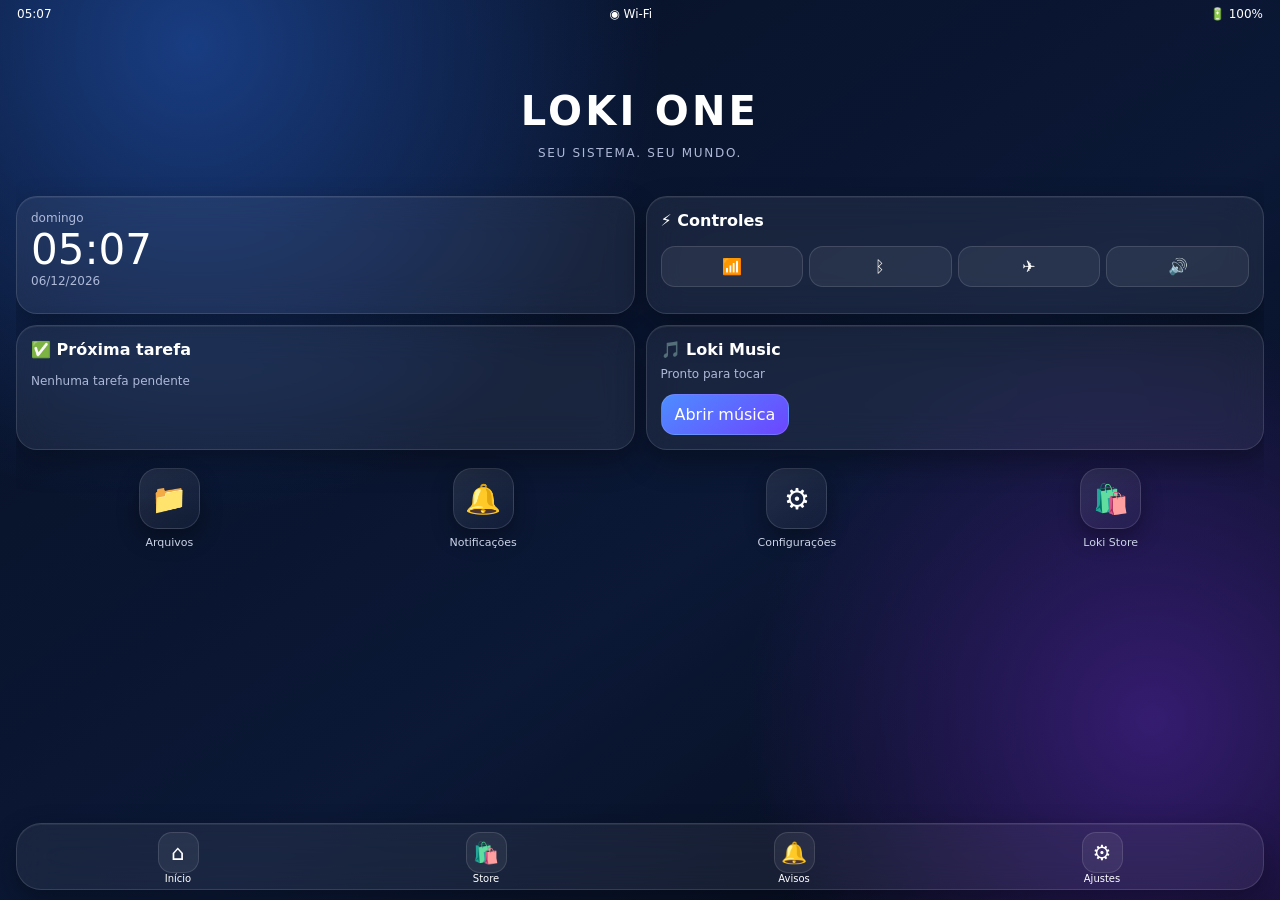
==== app/index.html @ 466ae8b6 "Build Loki One Ultimate: working apps, Store install/uninstall, Music and game" ====
<!doctype html><html lang="pt-BR"><head><meta charset="utf-8"><meta name="viewport" content="width=device-width,initial-scale=1,viewport-fit=cover"><meta name="theme-color" content="#071024"><meta name="apple-mobile-web-app-capable" content="yes"><meta name="apple-mobile-web-app-title" content="Loki One"><link rel="manifest" href="../manifest.webmanifest"><title>Loki One • Ultimate</title><style>:root{--bg:#071024;--card:#ffffff10;--line:#ffffff20;--text:#fff;--muted:#aeb9d8;--accent:#4d8dff}*{box-sizing:border-box}html,body{margin:0;height:100%;overflow:hidden;background:var(--bg);color:var(--text);font-family:-apple-system,BlinkMacSystemFont,"Segoe UI",system-ui,sans-serif}button,input,textarea{font:inherit;color:inherit}button{border:0;cursor:pointer}.device{height:100dvh;display:flex;flex-direction:column;background:radial-gradient(circle at 15% 5%,#193d82,transparent 34%),radial-gradient(circle at 90% 80%,#351c70,transparent 30%),linear-gradient(145deg,#071024,#0b1836 58%,#050a16)}.status{height:36px;flex:0 0 36px;padding:7px 17px;display:flex;justify-content:space-between;font-size:12px}.viewport{flex:1;min-height:0;padding:0 16px;overflow:hidden}.screen{height:100%;display:none;overflow:auto;padding:8px 0 18px}.screen.on{display:block}.glass,.card,.row{border:1px solid var(--line);background:var(--card);box-shadow:0 12px 30px #0005,inset 0 1px #ffffff10;backdrop-filter:blur(18px);-webkit-backdrop-filter:blur(18px)}.glass{border-radius:22px}.head{display:flex;align-items:center;gap:10px;font-size:22px;font-weight:800;margin:4px 0 14px}.btn{padding:10px 13px;border-radius:14px;background:#ffffff10;border:1px solid var(--line)}.btn.primary{background:linear-gradient(145deg,#4d8dff,#6d45ff)}.btn:disabled{opacity:.55;cursor:default}.hero{text-align:center;padding:8px 0}.hero h1{font-size:40px;letter-spacing:.08em;margin:0}.hero p{color:var(--muted);font-size:12px;letter-spacing:.14em}.widgets{display:grid;grid-template-columns:1fr 1fr;gap:11px;margin:16px 0}.widget{min-height:118px;padding:14px;border-radius:21px}.big{font-size:42px;font-weight:250}.muted{color:var(--muted);font-size:12px}.apps{display:grid;grid-template-columns:repeat(4,1fr);gap:19px 7px;margin:17px 0}.app{background:none;text-align:center}.appIcon{width:61px;height:61px;margin:auto;display:grid;place-items:center;border-radius:19px;font-size:29px;background:linear-gradient(145deg,#ffffff19,#ffffff08);border:1px solid var(--line);box-shadow:0 10px 22px #0005}.app:active .appIcon{transform:scale(.92)}.appLabel{display:block;font-size:11px;color:#cbd3e7;margin-top:7px}.dockArea{padding:8px 16px calc(10px + env(safe-area-inset-bottom))}.dock{height:67px;border-radius:25px;display:grid;grid-template-columns:repeat(4,1fr);padding:7px}.dockBtn{background:none}.dockIcon{width:41px;height:41px;margin:auto;display:grid;place-items:center;border-radius:14px;background:#ffffff10;border:1px solid var(--line);font-size:21px}.dockLabel{display:block;font-size:10px}.row{border-radius:18px;padding:12px;display:flex;gap:11px;align-items:center;margin-bottom:9px}.grow{flex:1}.input{width:100%;padding:12px;border-radius:14px;border:1px solid var(--line);background:#0003;outline:none;margin-bottom:8px}.list{display:grid;gap:8px}.empty{text-align:center;padding:35px;color:var(--muted)}.calc{display:grid;grid-template-columns:repeat(4,1fr);gap:7px}.calc button{height:52px}.display{font-size:34px;text-align:right;padding:15px;border-radius:17px;margin-bottom:9px}.cal{display:grid;grid-template-columns:repeat(7,1fr);gap:5px}.cal div{padding:8px 0;text-align:center;border:1px solid var(--line);border-radius:9px;font-size:12px}.toast{position:fixed;left:50%;bottom:95px;transform:translateX(-50%);background:#111827ed;border:1px solid var(--line);padding:10px 14px;border-radius:14px;display:none;z-index:500}.toast.on{display:block}.game{position:fixed;inset:0;z-index:400;background:#71c9ef;overflow:hidden}.game canvas{width:100%;height:100%;display:block}.gameTop{position:absolute;top:18px;left:18px;right:18px;display:flex;justify-content:space-between;z-index:2}.game button{background:#101522bb;border:1px solid #ffffff35;border-radius:13px;padding:10px 13px}.gameInfo{position:absolute;top:72px;left:18px;z-index:2;background:#101522bb;border-radius:13px;padding:8px 11px}.installing{animation:pulse 1s infinite}@keyframes pulse{50%{opacity:.55}}@media(max-width:390px){.widgets{grid-template-columns:1fr}.hero h1{font-size:35px}.appIcon{width:56px;height:56px}} </style></head><body><main class="device"><header class="status"><span id="statusTime">00:00</span><span>◉ Wi‑Fi</span><span>🔋 100%</span></header><div class="viewport"><section id="home" class="screen on"><div style="height:36px"></div><div class="hero"><h1>LOKI ONE</h1><p>SEU SISTEMA. SEU MUNDO.</p></div><div class="widgets"><div class="widget glass"><div id="day" class="muted"></div><div id="bigTime" class="big">00:00</div><div id="fullDate" class="muted"></div></div><div class="widget glass"><b>⚡ Controles</b><div style="display:grid;grid-template-columns:repeat(4,1fr);gap:6px;margin-top:16px"><button class="btn" onclick="toast('Wi‑Fi ligado')">📶</button><button class="btn" onclick="toast('Bluetooth ligado')">ᛒ</button><button class="btn" onclick="toast('Modo avião')">✈️</button><button class="btn" onclick="toggleSound()">🔊</button></div></div><div class="widget glass"><b>✅ Próxima tarefa</b><div id="nextTask" class="muted" style="margin-top:15px">Nenhuma tarefa</div></div><div class="widget glass"><b>🎵 Loki Music</b><div id="homeMusic" class="muted" style="margin-top:8px">Pronto para tocar</div><button class="btn primary" style="margin-top:13px" onclick="openApp('music')">Abrir música</button></div></div><div class="apps" id="apps"></div></section><section id="store" class="screen"><div class="head"><button class="btn" onclick="go('home')">←</button>Loki Store</div><div class="card" style="padding:15px"><b>🛍️ Aplicativos</b><div class="muted">Baixe, abra e desinstale quando quiser.</div></div><div id="storeList"></div></section><section id="music" class="screen"><div class="head"><button class="btn" onclick="go('home')">←</button>Loki Music</div><div class="card" style="text-align:center;padding:28px"><div style="font-size:72px">🎵</div><h2>Loki Mix</h2><div id="musicState" class="muted">Pronto para tocar</div><div style="margin-top:20px"><button class="btn primary" style="width:58px" onclick="toggleMusic()" id="musicPlay">▶</button></div></div></section><section id="tasks" class="screen"><div class="head"><button class="btn" onclick="go('home')">←</button>Tarefas</div><input class="input" id="taskInput" placeholder="Nova tarefa"><button class="btn primary" onclick="addTask()">Adicionar</button><div id="taskList" class="list" style="margin-top:12px"></div></section><section id="notes" class="screen"><div class="head"><button class="btn" onclick="go('home')">←</button>Notas</div><textarea class="input" id="noteText" style="height:260px" placeholder="Escreva aqui..."></textarea><button class="btn primary" onclick="saveNote()">💾 Salvar nota</button></section><section id="calendar" class="screen"><div class="head"><button class="btn" onclick="go('home')">←</button>Calendário</div><div class="card" style="padding:14px"><div style="display:flex;justify-content:space-between;align-items:center"><button class="btn" onclick="month(-1)">‹</button><b id="monthTitle"></b><button class="btn" onclick="month(1)">›</button></div><div class="cal" id="calendarGrid" style="margin-top:10px"></div></div></section><section id="clockApp" class="screen"><div class="head"><button class="btn" onclick="go('home')">←</button>Relógio</div><div class="card" style="text-align:center;padding:30px"><div id="clockBig" style="font-size:72px;font-weight:200">00:00:00</div></div></section><section id="calc" class="screen"><div class="head"><button class="btn" onclick="go('home')">←</button>Calculadora</div><div class="display glass" id="calcDisplay">0</div><div class="calc" id="calcKeys"></div></section><section id="files" class="screen"><div class="head"><button class="btn" onclick="go('home')">←</button>Arquivos</div><input class="input" id="fileName" placeholder="Nome do arquivo"><textarea class="input" id="fileContent" placeholder="Conteúdo" style="height:110px"></textarea><button class="btn primary" onclick="saveFile()">Salvar</button><div id="fileList" class="list" style="margin-top:12px"></div></section><section id="browser" class="screen"><div class="head"><button class="btn" onclick="go('home')">←</button>Navegador</div><div class="card"><input class="input" id="browserUrl" value="https://www.google.com"><button class="btn primary" onclick="browse()">Abrir site</button><p class="muted">Sites externos abrem no navegador do aparelho.</p></div></section><section id="notifications" class="screen"><div class="head"><button class="btn" onclick="go('home')">←</button>Notificações</div><button class="btn" onclick="clearNotifications()">Limpar</button><div id="notificationList" class="list" style="margin-top:12px"></div></section><section id="settings" class="screen"><div class="head"><button class="btn" onclick="go('home')">←</button>Configurações</div><div class="row glass"><div class="grow"><b>🔊 Sons</b><div class="muted">Efeitos do sistema</div></div><button class="btn" onclick="toggleSound()">Alternar</button></div><div class="row glass"><div class="grow"><b>🌙 Tema</b><div class="muted">Alternar aparência</div></div><button class="btn" onclick="toggleTheme()">Alternar</button></div><div class="row glass"><div class="grow"><b>🔔 Teste</b><div class="muted">Criar notificação</div></div><button class="btn" onclick="notify('Loki One','Tudo funcionando!')">Testar</button></div></section></div><footer class="dockArea"><nav class="dock glass"><button class="dockBtn" onclick="go('home')"><div class="dockIcon">⌂</div><span class="dockLabel">Início</span></button><button class="dockBtn" onclick="go('store')"><div class="dockIcon">🛍️</div><span class="dockLabel">Store</span></button><button class="dockBtn" onclick="go('notifications')"><div class="dockIcon">🔔</div><span class="dockLabel">Avisos</span></button><button class="dockBtn" onclick="go('settings')"><div class="dockIcon">⚙️</div><span class="dockLabel">Ajustes</span></button></nav></footer><div id="toast" class="toast"></div></main><script>const $=id=>document.getElementById(id);const catalog=[['game','🎮','Jungle Run','Jogo arcade'],['music','🎵','Loki Music','Player de música'],['tasks','✅','Tarefas','Organize seu dia'],['notes','📝','Notas','Escreva e salve'],['calendar','📅','Calendário','Seus dias'],['clockApp','⏰','Relógio','Hora local'],['calc','🧮','Calculadora','Cálculos rápidos'],['files','📁','Arquivos','Seus arquivos'],['browser','🌐','Navegador','Sites externos'],['notifications','🔔','Notificações','Central de avisos'],['settings','⚙️','Configurações','Sistema'],['store','🛍️','Loki Store','Baixe aplicativos']];const core=['store','notifications','settings','files'];let installed=JSON.parse(localStorage.getItem('loki_installed')||'null');if(!Array.isArray(installed))installed=[...core];localStorage.setItem('loki_installed',JSON.stringify(installed));let music=false,sound=true;function saveInstalled(){localStorage.setItem('loki_installed',JSON.stringify(installed))}function toast(t){$('toast').textContent=t;$('toast').classList.add('on');clearTimeout(window.tt);window.tt=setTimeout(()=>$('toast').classList.remove('on'),1700)}function find(id){return catalog.find(a=>a[0]===id)}function go(id){document.querySelectorAll('.screen').forEach(s=>s.classList.remove('on'));$(id)?.classList.add('on');if(id==='store')renderStore();if(id==='tasks')renderTasks();if(id==='files')renderFiles();if(id==='notifications')renderNotifications();if(id==='calendar')renderCalendar()}function openApp(id){if(!installed.includes(id)){go('store');toast('Baixe este app primeiro');return}if(id==='game'){startGame();return}go(id)}function renderApps(){$('apps').innerHTML=catalog.filter(a=>installed.includes(a[0])).map(a=>`<button class="app" onclick="openApp('${a[0]}')"><span class="appIcon">${a[1]}</span><span class="appLabel">${a[2]}</span></button>`).join('')}function renderStore(){$('storeList').innerHTML=catalog.map(a=>{let has=installed.includes(a[0]),essential=core.includes(a[0]);let action=essential?'<button class="btn" disabled>Incluído</button>':has?`<div style="display:flex;gap:6px"><button class="btn primary" onclick="openApp('${a[0]}')">Abrir</button><button class="btn" onclick="uninstall('${a[0]}')">Desinstalar</button></div>`:`<button class="btn primary" onclick="install('${a[0]}',this)">Baixar</button>`;return `<div class="row"><div class="appIcon" style="margin:0">${a[1]}</div><div class="grow"><b>${a[2]}</b><div class="muted">${a[3]}${essential?' • essencial':''}</div></div>${action}</div>`}).join('')}function install(id,b){b.disabled=true;b.textContent='Baixando…';setTimeout(()=>{if(!installed.includes(id))installed.push(id);saveInstalled();renderApps();renderStore();notify('Loki Store',find(id)[2]+' instalado ✓')},650)}function uninstall(id){if(core.includes(id))return;installed=installed.filter(x=>x!==id);saveInstalled();renderApps();renderStore();if($(id)?.classList.contains('on'))go('home');notify('Loki Store',find(id)[2]+' desinstalado')}function tick(){let d=new Date();$('statusTime').textContent=d.toLocaleTimeString('pt-BR',{hour:'2-digit',minute:'2-digit'});$('bigTime').textContent=$('statusTime').textContent;$('clockBig').textContent=d.toLocaleTimeString('pt-BR');$('day').textContent=d.toLocaleDateString('pt-BR',{weekday:'long'});$('fullDate').textContent=d.toLocaleDateString('pt-BR')}setInterval(tick,1000);tick();let tasks=JSON.parse(localStorage.getItem('loki_tasks')||'[]');function saveTasks(){localStorage.setItem('loki_tasks',JSON.stringify(tasks))}function addTask(){let v=$('taskInput').value.trim();if(!v)return;tasks.push({text:v,done:false});$('taskInput').value='';saveTasks();renderTasks();updateNext();notify('Tarefas','Tarefa adicionada')}function renderTasks(){$('taskList').innerHTML=tasks.length?tasks.map((t,i)=>`<div class="row"><button class="btn" onclick="toggleTask(${i})">${t.done?'✓':'○'}</button><div class="grow" style="text-decoration:${t.done?'line-through':'none'}">${esc(t.text)}</div><button class="btn" onclick="deleteTask(${i})">🗑️</button></div>`).join(''):'<div class="empty">Nenhuma tarefa</div>'}function toggleTask(i){tasks[i].done=!tasks[i].done;saveTasks();renderTasks();updateNext()}function deleteTask(i){tasks.splice(i,1);saveTasks();renderTasks();updateNext()}function updateNext(){let t=tasks.find(x=>!x.done);$('nextTask').textContent=t?t.text:'Nenhuma tarefa pendente'}function saveNote(){localStorage.setItem('loki_note',$('noteText').value);notify('Notas','Nota salva ✓')}$('noteText').value=localStorage.getItem('loki_note')||'';let files=JSON.parse(localStorage.getItem('loki_files')||'[]');function saveFile(){let n=$('fileName').value.trim();if(!n)return;files.push({name:n,content:$('fileContent').value});localStorage.setItem('loki_files',JSON.stringify(files));$('fileName').value='';$('fileContent').value='';renderFiles();notify('Arquivos','Arquivo salvo ✓')}function renderFiles(){$('fileList').innerHTML=files.length?files.map((f,i)=>`<div class="row"><div class="grow"><b>📄 ${esc(f.name)}</b><div class="muted">${esc(f.content).slice(0,80)}</div></div><button class="btn" onclick="deleteFile(${i})">🗑️</button></div>`).join(''):'<div class="empty">Nenhum arquivo</div>'}function deleteFile(i){files.splice(i,1);localStorage.setItem('loki_files',JSON.stringify(files));renderFiles()}let calDate=new Date();function month(n){calDate.setMonth(calDate.getMonth()+n);renderCalendar()}function renderCalendar(){let y=calDate.getFullYear(),m=calDate.getMonth(),first=new Date(y,m,1).getDay(),days=new Date(y,m+1,0).getDate();$('monthTitle').textContent=calDate.toLocaleDateString('pt-BR',{month:'long',year:'numeric'});let h=['D','S','T','Q','Q','S','S'].map(x=>`<div><b>${x}</b></div>`).join('');for(let i=0;i<first;i++)h+='<div></div>';for(let d=1;d<=days;d++)h+=`<div>${d}</div>`;$('calendarGrid').innerHTML=h}let expr='';function calc(v){if(v==='C')expr='';else if(v==='='){try{expr=String(Function('return '+expr.replace(/%/g,'/100'))())}catch{expr='Erro'}}else expr+=v;$('calcDisplay').textContent=expr||'0'}$('calcKeys').innerHTML=['C','(',')','/','7','8','9','*','4','5','6','-','1','2','3','+','0','.','=','%'].map(k=>`<button class="btn" onclick="calc('${k}')">${k}</button>`).join('');let notifications=JSON.parse(localStorage.getItem('loki_notifications')||'[]');function notify(title,msg){notifications.unshift({title,msg,time:new Date().toLocaleTimeString('pt-BR',{hour:'2-digit',minute:'2-digit'})});notifications=notifications.slice(0,30);localStorage.setItem('loki_notifications',JSON.stringify(notifications));renderNotifications();toast(msg)}function renderNotifications(){$('notificationList').innerHTML=notifications.length?notifications.map(n=>`<div class="row"><div class="grow"><b>${esc(n.title)}</b><div class="muted">${esc(n.msg)} • ${n.time}</div></div></div>`).join(''):'<div class="empty">Nenhuma notificação</div>'}function clearNotifications(){notifications=[];localStorage.setItem('loki_notifications','[]');renderNotifications()}function toggleSound(){sound=!sound;toast(sound?'Sons ligados':'Sons desligados')}function toggleTheme(){document.body.style.filter=document.body.style.filter?'':'brightness(1.15)';toast('Aparência alternada')}function browse(){let u=$('browserUrl').value.trim();if(!/^https?:\/\//i.test(u))u='https://'+u;window.open(u,'_blank','noopener')}function esc(s){return String(s).replace(/[&<>"']/g,c=>({'&':'&amp;','<':'&lt;','>':'&gt;','"':'&quot;',"'":'&#39;'}[c]))}let audioCtx=null,osc=null;function toggleMusic(){if(music){music=false;osc?.stop();osc=null;$('musicState').textContent='Pausado';$('musicPlay').textContent='▶';return}try{audioCtx=audioCtx||new(window.AudioContext||window.webkitAudioContext)();osc=audioCtx.createOscillator();let g=audioCtx.createGain();osc.frequency.value=440;g.gain.value=.035;osc.connect(g).connect(audioCtx.destination);osc.start();music=true;$('musicState').textContent='Tocando • Loki Mix';$('musicPlay').textContent='⏸'}catch{toast('Áudio indisponível')}}function startGame(){let old=document.querySelector('.game');old?.remove();let w=document.createElement('div');w.className='game';w.innerHTML='<canvas></canvas><div class="gameTop"><button onclick="closeGame()">← Sair</button><b>🎮 Jungle Run</b></div><div class="gameInfo" id="gameInfo">Pontos: 0 • Toque para pular</div>';document.body.appendChild(w);let c=w.querySelector('canvas'),ctx=c.getContext('2d'),score=0,alive=true,p={y:0,vy:0},o={x:innerWidth+80};function size(){c.width=innerWidth*devicePixelRatio;c.height=innerHeight*devicePixelRatio;ctx.setTransform(devicePixelRatio,0,0,devicePixelRatio,0,0)}size();addEventListener('resize',size);function jump(){if(p.y===0)p.vy=-12}w.addEventListener('pointerdown',jump);function loop(){if(!alive)return;let W=innerWidth,H=innerHeight,G=H-90;ctx.clearRect(0,0,W,H);ctx.fillStyle='#71c9ef';ctx.fillRect(0,0,W,H);ctx.fillStyle='#5b8e43';ctx.fillRect(0,G,W,H-G);p.vy+=.55;p.y+=p.vy;if(p.y>0){p.y=0;p.vy=0}o.x-=6;if(o.x<-50){o.x=W+180;score++;$('gameInfo').textContent='Pontos: '+score+' • Toque para pular'}ctx.font='48px sans-serif';ctx.fillText('🏃',75,G+p.y);ctx.font='42px sans-serif';ctx.fillText('🪨',o.x,G);if(o.x<135&&o.x>60&&p.y>-35){alive=false;toast('Game Over • '+score);setTimeout(closeGame,900);return}requestAnimationFrame(loop)}loop()}function closeGame(){document.querySelector('.game')?.remove();go('home')}renderApps();renderStore();renderTasks();renderFiles();renderNotifications();updateNext();renderCalendar();</script></body></html>
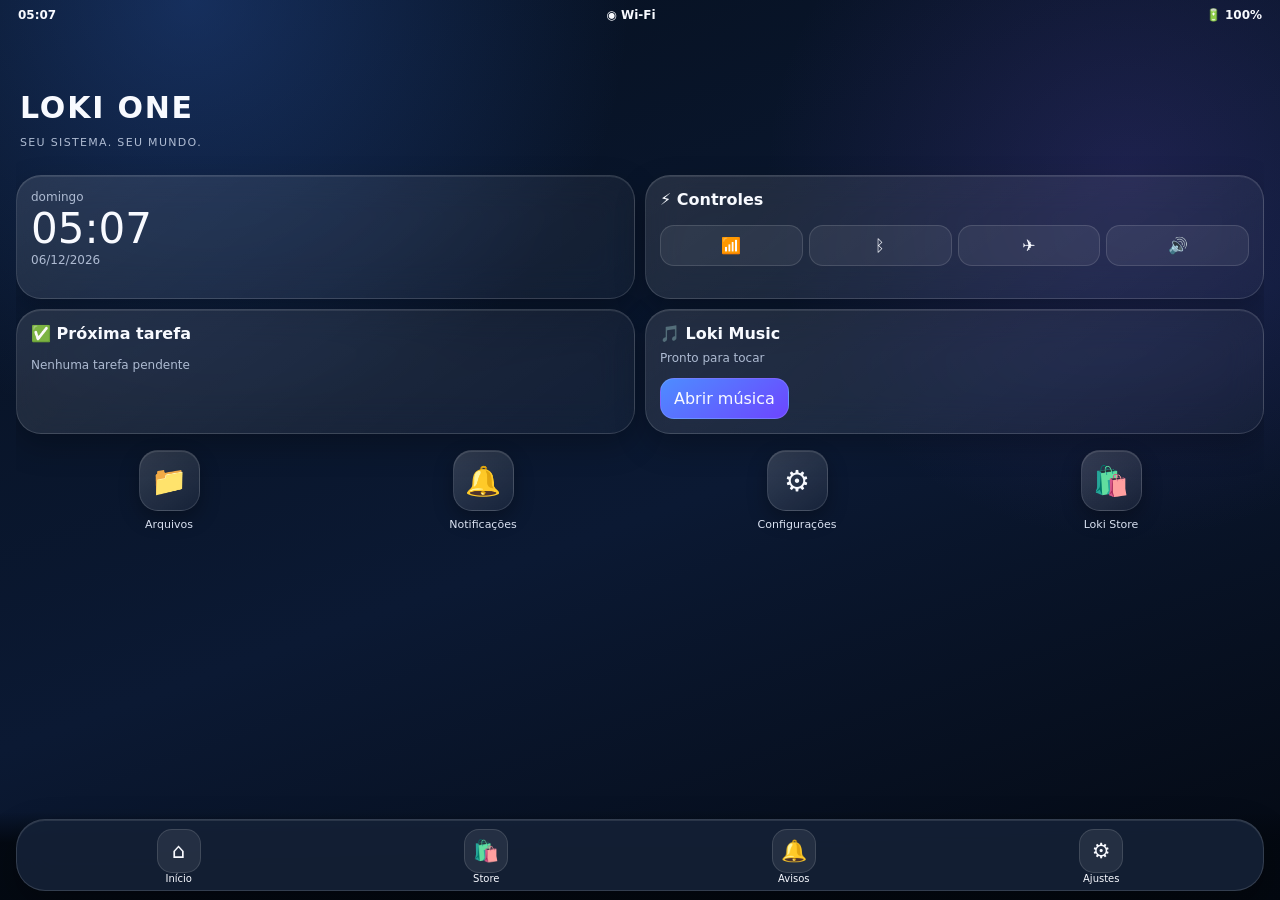
==== commit 1d838e35: "fix: Loki Android-inspired UI and app icon" ====
--- a/app/index.html
+++ b/app/index.html
@@ -1 +1 @@
-<!doctype html><html lang="pt-BR"><head><meta charset="utf-8"><meta name="viewport" content="width=device-width,initial-scale=1,viewport-fit=cover"><meta name="theme-color" content="#071024"><meta name="apple-mobile-web-app-capable" content="yes"><meta name="apple-mobile-web-app-title" content="Loki One"><link rel="manifest" href="../manifest.webmanifest"><title>Loki One • Ultimate</title><style>:root{--bg:#071024;--card:#ffffff10;--line:#ffffff20;--text:#fff;--muted:#aeb9d8;--accent:#4d8dff}*{box-sizing:border-box}html,body{margin:0;height:100%;overflow:hidden;background:var(--bg);color:var(--text);font-family:-apple-system,BlinkMacSystemFont,"Segoe UI",system-ui,sans-serif}button,input,textarea{font:inherit;color:inherit}button{border:0;cursor:pointer}.device{height:100dvh;display:flex;flex-direction:column;background:radial-gradient(circle at 15% 5%,#193d82,transparent 34%),radial-gradient(circle at 90% 80%,#351c70,transparent 30%),linear-gradient(145deg,#071024,#0b1836 58%,#050a16)}.status{height:36px;flex:0 0 36px;padding:7px 17px;display:flex;justify-content:space-between;font-size:12px}.viewport{flex:1;min-height:0;padding:0 16px;overflow:hidden}.screen{height:100%;display:none;overflow:auto;padding:8px 0 18px}.screen.on{display:block}.glass,.card,.row{border:1px solid var(--line);background:var(--card);box-shadow:0 12px 30px #0005,inset 0 1px #ffffff10;backdrop-filter:blur(18px);-webkit-backdrop-filter:blur(18px)}.glass{border-radius:22px}.head{display:flex;align-items:center;gap:10px;font-size:22px;font-weight:800;margin:4px 0 14px}.btn{padding:10px 13px;border-radius:14px;background:#ffffff10;border:1px solid var(--line)}.btn.primary{background:linear-gradient(145deg,#4d8dff,#6d45ff)}.btn:disabled{opacity:.55;cursor:default}.hero{text-align:center;padding:8px 0}.hero h1{font-size:40px;letter-spacing:.08em;margin:0}.hero p{color:var(--muted);font-size:12px;letter-spacing:.14em}.widgets{display:grid;grid-template-columns:1fr 1fr;gap:11px;margin:16px 0}.widget{min-height:118px;padding:14px;border-radius:21px}.big{font-size:42px;font-weight:250}.muted{color:var(--muted);font-size:12px}.apps{display:grid;grid-template-columns:repeat(4,1fr);gap:19px 7px;margin:17px 0}.app{background:none;text-align:center}.appIcon{width:61px;height:61px;margin:auto;display:grid;place-items:center;border-radius:19px;font-size:29px;background:linear-gradient(145deg,#ffffff19,#ffffff08);border:1px solid var(--line);box-shadow:0 10px 22px #0005}.app:active .appIcon{transform:scale(.92)}.appLabel{display:block;font-size:11px;color:#cbd3e7;margin-top:7px}.dockArea{padding:8px 16px calc(10px + env(safe-area-inset-bottom))}.dock{height:67px;border-radius:25px;display:grid;grid-template-columns:repeat(4,1fr);padding:7px}.dockBtn{background:none}.dockIcon{width:41px;height:41px;margin:auto;display:grid;place-items:center;border-radius:14px;background:#ffffff10;border:1px solid var(--line);font-size:21px}.dockLabel{display:block;font-size:10px}.row{border-radius:18px;padding:12px;display:flex;gap:11px;align-items:center;margin-bottom:9px}.grow{flex:1}.input{width:100%;padding:12px;border-radius:14px;border:1px solid var(--line);background:#0003;outline:none;margin-bottom:8px}.list{display:grid;gap:8px}.empty{text-align:center;padding:35px;color:var(--muted)}.calc{display:grid;grid-template-columns:repeat(4,1fr);gap:7px}.calc button{height:52px}.display{font-size:34px;text-align:right;padding:15px;border-radius:17px;margin-bottom:9px}.cal{display:grid;grid-template-columns:repeat(7,1fr);gap:5px}.cal div{padding:8px 0;text-align:center;border:1px solid var(--line);border-radius:9px;font-size:12px}.toast{position:fixed;left:50%;bottom:95px;transform:translateX(-50%);background:#111827ed;border:1px solid var(--line);padding:10px 14px;border-radius:14px;display:none;z-index:500}.toast.on{display:block}.game{position:fixed;inset:0;z-index:400;background:#71c9ef;overflow:hidden}.game canvas{width:100%;height:100%;display:block}.gameTop{position:absolute;top:18px;left:18px;right:18px;display:flex;justify-content:space-between;z-index:2}.game button{background:#101522bb;border:1px solid #ffffff35;border-radius:13px;padding:10px 13px}.gameInfo{position:absolute;top:72px;left:18px;z-index:2;background:#101522bb;border-radius:13px;padding:8px 11px}.installing{animation:pulse 1s infinite}@keyframes pulse{50%{opacity:.55}}@media(max-width:390px){.widgets{grid-template-columns:1fr}.hero h1{font-size:35px}.appIcon{width:56px;height:56px}} </style></head><body><main class="device"><header class="status"><span id="statusTime">00:00</span><span>◉ Wi‑Fi</span><span>🔋 100%</span></header><div class="viewport"><section id="home" class="screen on"><div style="height:36px"></div><div class="hero"><h1>LOKI ONE</h1><p>SEU SISTEMA. SEU MUNDO.</p></div><div class="widgets"><div class="widget glass"><div id="day" class="muted"></div><div id="bigTime" class="big">00:00</div><div id="fullDate" class="muted"></div></div><div class="widget glass"><b>⚡ Controles</b><div style="display:grid;grid-template-columns:repeat(4,1fr);gap:6px;margin-top:16px"><button class="btn" onclick="toast('Wi‑Fi ligado')">📶</button><button class="btn" onclick="toast('Bluetooth ligado')">ᛒ</button><button class="btn" onclick="toast('Modo avião')">✈️</button><button class="btn" onclick="toggleSound()">🔊</button></div></div><div class="widget glass"><b>✅ Próxima tarefa</b><div id="nextTask" class="muted" style="margin-top:15px">Nenhuma tarefa</div></div><div class="widget glass"><b>🎵 Loki Music</b><div id="homeMusic" class="muted" style="margin-top:8px">Pronto para tocar</div><button class="btn primary" style="margin-top:13px" onclick="openApp('music')">Abrir música</button></div></div><div class="apps" id="apps"></div></section><section id="store" class="screen"><div class="head"><button class="btn" onclick="go('home')">←</button>Loki Store</div><div class="card" style="padding:15px"><b>🛍️ Aplicativos</b><div class="muted">Baixe, abra e desinstale quando quiser.</div></div><div id="storeList"></div></section><section id="music" class="screen"><div class="head"><button class="btn" onclick="go('home')">←</button>Loki Music</div><div class="card" style="text-align:center;padding:28px"><div style="font-size:72px">🎵</div><h2>Loki Mix</h2><div id="musicState" class="muted">Pronto para tocar</div><div style="margin-top:20px"><button class="btn primary" style="width:58px" onclick="toggleMusic()" id="musicPlay">▶</button></div></div></section><section id="tasks" class="screen"><div class="head"><button class="btn" onclick="go('home')">←</button>Tarefas</div><input class="input" id="taskInput" placeholder="Nova tarefa"><button class="btn primary" onclick="addTask()">Adicionar</button><div id="taskList" class="list" style="margin-top:12px"></div></section><section id="notes" class="screen"><div class="head"><button class="btn" onclick="go('home')">←</button>Notas</div><textarea class="input" id="noteText" style="height:260px" placeholder="Escreva aqui..."></textarea><button class="btn primary" onclick="saveNote()">💾 Salvar nota</button></section><section id="calendar" class="screen"><div class="head"><button class="btn" onclick="go('home')">←</button>Calendário</div><div class="card" style="padding:14px"><div style="display:flex;justify-content:space-between;align-items:center"><button class="btn" onclick="month(-1)">‹</button><b id="monthTitle"></b><button class="btn" onclick="month(1)">›</button></div><div class="cal" id="calendarGrid" style="margin-top:10px"></div></div></section><section id="clockApp" class="screen"><div class="head"><button class="btn" onclick="go('home')">←</button>Relógio</div><div class="card" style="text-align:center;padding:30px"><div id="clockBig" style="font-size:72px;font-weight:200">00:00:00</div></div></section><section id="calc" class="screen"><div class="head"><button class="btn" onclick="go('home')">←</button>Calculadora</div><div class="display glass" id="calcDisplay">0</div><div class="calc" id="calcKeys"></div></section><section id="files" class="screen"><div class="head"><button class="btn" onclick="go('home')">←</button>Arquivos</div><input class="input" id="fileName" placeholder="Nome do arquivo"><textarea class="input" id="fileContent" placeholder="Conteúdo" style="height:110px"></textarea><button class="btn primary" onclick="saveFile()">Salvar</button><div id="fileList" class="list" style="margin-top:12px"></div></section><section id="browser" class="screen"><div class="head"><button class="btn" onclick="go('home')">←</button>Navegador</div><div class="card"><input class="input" id="browserUrl" value="https://www.google.com"><button class="btn primary" onclick="browse()">Abrir site</button><p class="muted">Sites externos abrem no navegador do aparelho.</p></div></section><section id="notifications" class="screen"><div class="head"><button class="btn" onclick="go('home')">←</button>Notificações</div><button class="btn" onclick="clearNotifications()">Limpar</button><div id="notificationList" class="list" style="margin-top:12px"></div></section><section id="settings" class="screen"><div class="head"><button class="btn" onclick="go('home')">←</button>Configurações</div><div class="row glass"><div class="grow"><b>🔊 Sons</b><div class="muted">Efeitos do sistema</div></div><button class="btn" onclick="toggleSound()">Alternar</button></div><div class="row glass"><div class="grow"><b>🌙 Tema</b><div class="muted">Alternar aparência</div></div><button class="btn" onclick="toggleTheme()">Alternar</button></div><div class="row glass"><div class="grow"><b>🔔 Teste</b><div class="muted">Criar notificação</div></div><button class="btn" onclick="notify('Loki One','Tudo funcionando!')">Testar</button></div></section></div><footer class="dockArea"><nav class="dock glass"><button class="dockBtn" onclick="go('home')"><div class="dockIcon">⌂</div><span class="dockLabel">Início</span></button><button class="dockBtn" onclick="go('store')"><div class="dockIcon">🛍️</div><span class="dockLabel">Store</span></button><button class="dockBtn" onclick="go('notifications')"><div class="dockIcon">🔔</div><span class="dockLabel">Avisos</span></button><button class="dockBtn" onclick="go('settings')"><div class="dockIcon">⚙️</div><span class="dockLabel">Ajustes</span></button></nav></footer><div id="toast" class="toast"></div></main><script>const $=id=>document.getElementById(id);const catalog=[['game','🎮','Jungle Run','Jogo arcade'],['music','🎵','Loki Music','Player de música'],['tasks','✅','Tarefas','Organize seu dia'],['notes','📝','Notas','Escreva e salve'],['calendar','📅','Calendário','Seus dias'],['clockApp','⏰','Relógio','Hora local'],['calc','🧮','Calculadora','Cálculos rápidos'],['files','📁','Arquivos','Seus arquivos'],['browser','🌐','Navegador','Sites externos'],['notifications','🔔','Notificações','Central de avisos'],['settings','⚙️','Configurações','Sistema'],['store','🛍️','Loki Store','Baixe aplicativos']];const core=['store','notifications','settings','files'];let installed=JSON.parse(localStorage.getItem('loki_installed')||'null');if(!Array.isArray(installed))installed=[...core];localStorage.setItem('loki_installed',JSON.stringify(installed));let music=false,sound=true;function saveInstalled(){localStorage.setItem('loki_installed',JSON.stringify(installed))}function toast(t){$('toast').textContent=t;$('toast').classList.add('on');clearTimeout(window.tt);window.tt=setTimeout(()=>$('toast').classList.remove('on'),1700)}function find(id){return catalog.find(a=>a[0]===id)}function go(id){document.querySelectorAll('.screen').forEach(s=>s.classList.remove('on'));$(id)?.classList.add('on');if(id==='store')renderStore();if(id==='tasks')renderTasks();if(id==='files')renderFiles();if(id==='notifications')renderNotifications();if(id==='calendar')renderCalendar()}function openApp(id){if(!installed.includes(id)){go('store');toast('Baixe este app primeiro');return}if(id==='game'){startGame();return}go(id)}function renderApps(){$('apps').innerHTML=catalog.filter(a=>installed.includes(a[0])).map(a=>`<button class="app" onclick="openApp('${a[0]}')"><span class="appIcon">${a[1]}</span><span class="appLabel">${a[2]}</span></button>`).join('')}function renderStore(){$('storeList').innerHTML=catalog.map(a=>{let has=installed.includes(a[0]),essential=core.includes(a[0]);let action=essential?'<button class="btn" disabled>Incluído</button>':has?`<div style="display:flex;gap:6px"><button class="btn primary" onclick="openApp('${a[0]}')">Abrir</button><button class="btn" onclick="uninstall('${a[0]}')">Desinstalar</button></div>`:`<button class="btn primary" onclick="install('${a[0]}',this)">Baixar</button>`;return `<div class="row"><div class="appIcon" style="margin:0">${a[1]}</div><div class="grow"><b>${a[2]}</b><div class="muted">${a[3]}${essential?' • essencial':''}</div></div>${action}</div>`}).join('')}function install(id,b){b.disabled=true;b.textContent='Baixando…';setTimeout(()=>{if(!installed.includes(id))installed.push(id);saveInstalled();renderApps();renderStore();notify('Loki Store',find(id)[2]+' instalado ✓')},650)}function uninstall(id){if(core.includes(id))return;installed=installed.filter(x=>x!==id);saveInstalled();renderApps();renderStore();if($(id)?.classList.contains('on'))go('home');notify('Loki Store',find(id)[2]+' desinstalado')}function tick(){let d=new Date();$('statusTime').textContent=d.toLocaleTimeString('pt-BR',{hour:'2-digit',minute:'2-digit'});$('bigTime').textContent=$('statusTime').textContent;$('clockBig').textContent=d.toLocaleTimeString('pt-BR');$('day').textContent=d.toLocaleDateString('pt-BR',{weekday:'long'});$('fullDate').textContent=d.toLocaleDateString('pt-BR')}setInterval(tick,1000);tick();let tasks=JSON.parse(localStorage.getItem('loki_tasks')||'[]');function saveTasks(){localStorage.setItem('loki_tasks',JSON.stringify(tasks))}function addTask(){let v=$('taskInput').value.trim();if(!v)return;tasks.push({text:v,done:false});$('taskInput').value='';saveTasks();renderTasks();updateNext();notify('Tarefas','Tarefa adicionada')}function renderTasks(){$('taskList').innerHTML=tasks.length?tasks.map((t,i)=>`<div class="row"><button class="btn" onclick="toggleTask(${i})">${t.done?'✓':'○'}</button><div class="grow" style="text-decoration:${t.done?'line-through':'none'}">${esc(t.text)}</div><button class="btn" onclick="deleteTask(${i})">🗑️</button></div>`).join(''):'<div class="empty">Nenhuma tarefa</div>'}function toggleTask(i){tasks[i].done=!tasks[i].done;saveTasks();renderTasks();updateNext()}function deleteTask(i){tasks.splice(i,1);saveTasks();renderTasks();updateNext()}function updateNext(){let t=tasks.find(x=>!x.done);$('nextTask').textContent=t?t.text:'Nenhuma tarefa pendente'}function saveNote(){localStorage.setItem('loki_note',$('noteText').value);notify('Notas','Nota salva ✓')}$('noteText').value=localStorage.getItem('loki_note')||'';let files=JSON.parse(localStorage.getItem('loki_files')||'[]');function saveFile(){let n=$('fileName').value.trim();if(!n)return;files.push({name:n,content:$('fileContent').value});localStorage.setItem('loki_files',JSON.stringify(files));$('fileName').value='';$('fileContent').value='';renderFiles();notify('Arquivos','Arquivo salvo ✓')}function renderFiles(){$('fileList').innerHTML=files.length?files.map((f,i)=>`<div class="row"><div class="grow"><b>📄 ${esc(f.name)}</b><div class="muted">${esc(f.content).slice(0,80)}</div></div><button class="btn" onclick="deleteFile(${i})">🗑️</button></div>`).join(''):'<div class="empty">Nenhum arquivo</div>'}function deleteFile(i){files.splice(i,1);localStorage.setItem('loki_files',JSON.stringify(files));renderFiles()}let calDate=new Date();function month(n){calDate.setMonth(calDate.getMonth()+n);renderCalendar()}function renderCalendar(){let y=calDate.getFullYear(),m=calDate.getMonth(),first=new Date(y,m,1).getDay(),days=new Date(y,m+1,0).getDate();$('monthTitle').textContent=calDate.toLocaleDateString('pt-BR',{month:'long',year:'numeric'});let h=['D','S','T','Q','Q','S','S'].map(x=>`<div><b>${x}</b></div>`).join('');for(let i=0;i<first;i++)h+='<div></div>';for(let d=1;d<=days;d++)h+=`<div>${d}</div>`;$('calendarGrid').innerHTML=h}let expr='';function calc(v){if(v==='C')expr='';else if(v==='='){try{expr=String(Function('return '+expr.replace(/%/g,'/100'))())}catch{expr='Erro'}}else expr+=v;$('calcDisplay').textContent=expr||'0'}$('calcKeys').innerHTML=['C','(',')','/','7','8','9','*','4','5','6','-','1','2','3','+','0','.','=','%'].map(k=>`<button class="btn" onclick="calc('${k}')">${k}</button>`).join('');let notifications=JSON.parse(localStorage.getItem('loki_notifications')||'[]');function notify(title,msg){notifications.unshift({title,msg,time:new Date().toLocaleTimeString('pt-BR',{hour:'2-digit',minute:'2-digit'})});notifications=notifications.slice(0,30);localStorage.setItem('loki_notifications',JSON.stringify(notifications));renderNotifications();toast(msg)}function renderNotifications(){$('notificationList').innerHTML=notifications.length?notifications.map(n=>`<div class="row"><div class="grow"><b>${esc(n.title)}</b><div class="muted">${esc(n.msg)} • ${n.time}</div></div></div>`).join(''):'<div class="empty">Nenhuma notificação</div>'}function clearNotifications(){notifications=[];localStorage.setItem('loki_notifications','[]');renderNotifications()}function toggleSound(){sound=!sound;toast(sound?'Sons ligados':'Sons desligados')}function toggleTheme(){document.body.style.filter=document.body.style.filter?'':'brightness(1.15)';toast('Aparência alternada')}function browse(){let u=$('browserUrl').value.trim();if(!/^https?:\/\//i.test(u))u='https://'+u;window.open(u,'_blank','noopener')}function esc(s){return String(s).replace(/[&<>"']/g,c=>({'&':'&amp;','<':'&lt;','>':'&gt;','"':'&quot;',"'":'&#39;'}[c]))}let audioCtx=null,osc=null;function toggleMusic(){if(music){music=false;osc?.stop();osc=null;$('musicState').textContent='Pausado';$('musicPlay').textContent='▶';return}try{audioCtx=audioCtx||new(window.AudioContext||window.webkitAudioContext)();osc=audioCtx.createOscillator();let g=audioCtx.createGain();osc.frequency.value=440;g.gain.value=.035;osc.connect(g).connect(audioCtx.destination);osc.start();music=true;$('musicState').textContent='Tocando • Loki Mix';$('musicPlay').textContent='⏸'}catch{toast('Áudio indisponível')}}function startGame(){let old=document.querySelector('.game');old?.remove();let w=document.createElement('div');w.className='game';w.innerHTML='<canvas></canvas><div class="gameTop"><button onclick="closeGame()">← Sair</button><b>🎮 Jungle Run</b></div><div class="gameInfo" id="gameInfo">Pontos: 0 • Toque para pular</div>';document.body.appendChild(w);let c=w.querySelector('canvas'),ctx=c.getContext('2d'),score=0,alive=true,p={y:0,vy:0},o={x:innerWidth+80};function size(){c.width=innerWidth*devicePixelRatio;c.height=innerHeight*devicePixelRatio;ctx.setTransform(devicePixelRatio,0,0,devicePixelRatio,0,0)}size();addEventListener('resize',size);function jump(){if(p.y===0)p.vy=-12}w.addEventListener('pointerdown',jump);function loop(){if(!alive)return;let W=innerWidth,H=innerHeight,G=H-90;ctx.clearRect(0,0,W,H);ctx.fillStyle='#71c9ef';ctx.fillRect(0,0,W,H);ctx.fillStyle='#5b8e43';ctx.fillRect(0,G,W,H-G);p.vy+=.55;p.y+=p.vy;if(p.y>0){p.y=0;p.vy=0}o.x-=6;if(o.x<-50){o.x=W+180;score++;$('gameInfo').textContent='Pontos: '+score+' • Toque para pular'}ctx.font='48px sans-serif';ctx.fillText('🏃',75,G+p.y);ctx.font='42px sans-serif';ctx.fillText('🪨',o.x,G);if(o.x<135&&o.x>60&&p.y>-35){alive=false;toast('Game Over • '+score);setTimeout(closeGame,900);return}requestAnimationFrame(loop)}loop()}function closeGame(){document.querySelector('.game')?.remove();go('home')}renderApps();renderStore();renderTasks();renderFiles();renderNotifications();updateNext();renderCalendar();</script></body></html>+<!doctype html><html lang="pt-BR"><head><meta charset="utf-8"><meta name="viewport" content="width=device-width,initial-scale=1,viewport-fit=cover"><meta name="theme-color" content="#071024"><meta name="apple-mobile-web-app-capable" content="yes"><meta name="apple-mobile-web-app-title" content="Loki One"><link rel="manifest" href="../manifest.webmanifest"><title>Loki One • Ultimate</title><style>:root{--bg:#071024;--card:#ffffff10;--line:#ffffff20;--text:#fff;--muted:#aeb9d8;--accent:#4d8dff}*{box-sizing:border-box}html,body{margin:0;height:100%;overflow:hidden;background:var(--bg);color:var(--text);font-family:-apple-system,BlinkMacSystemFont,"Segoe UI",system-ui,sans-serif}button,input,textarea{font:inherit;color:inherit}button{border:0;cursor:pointer}.device{height:100dvh;display:flex;flex-direction:column;background:radial-gradient(circle at 15% 5%,#193d82,transparent 34%),radial-gradient(circle at 90% 80%,#351c70,transparent 30%),linear-gradient(145deg,#071024,#0b1836 58%,#050a16)}.status{height:36px;flex:0 0 36px;padding:7px 17px;display:flex;justify-content:space-between;font-size:12px}.viewport{flex:1;min-height:0;padding:0 16px;overflow:hidden}.screen{height:100%;display:none;overflow:auto;padding:8px 0 18px}.screen.on{display:block}.glass,.card,.row{border:1px solid var(--line);background:var(--card);box-shadow:0 12px 30px #0005,inset 0 1px #ffffff10;backdrop-filter:blur(18px);-webkit-backdrop-filter:blur(18px)}.glass{border-radius:22px}.head{display:flex;align-items:center;gap:10px;font-size:22px;font-weight:800;margin:4px 0 14px}.btn{padding:10px 13px;border-radius:14px;background:#ffffff10;border:1px solid var(--line)}.btn.primary{background:linear-gradient(145deg,#4d8dff,#6d45ff)}.btn:disabled{opacity:.55;cursor:default}.hero{text-align:center;padding:8px 0}.hero h1{font-size:40px;letter-spacing:.08em;margin:0}.hero p{color:var(--muted);font-size:12px;letter-spacing:.14em}.widgets{display:grid;grid-template-columns:1fr 1fr;gap:11px;margin:16px 0}.widget{min-height:118px;padding:14px;border-radius:21px}.big{font-size:42px;font-weight:250}.muted{color:var(--muted);font-size:12px}.apps{display:grid;grid-template-columns:repeat(4,1fr);gap:19px 7px;margin:17px 0}.app{background:none;text-align:center}.appIcon{width:61px;height:61px;margin:auto;display:grid;place-items:center;border-radius:19px;font-size:29px;background:linear-gradient(145deg,#ffffff19,#ffffff08);border:1px solid var(--line);box-shadow:0 10px 22px #0005}.app:active .appIcon{transform:scale(.92)}.appLabel{display:block;font-size:11px;color:#cbd3e7;margin-top:7px}.dockArea{padding:8px 16px calc(10px + env(safe-area-inset-bottom))}.dock{height:67px;border-radius:25px;display:grid;grid-template-columns:repeat(4,1fr);padding:7px}.dockBtn{background:none}.dockIcon{width:41px;height:41px;margin:auto;display:grid;place-items:center;border-radius:14px;background:#ffffff10;border:1px solid var(--line);font-size:21px}.dockLabel{display:block;font-size:10px}.row{border-radius:18px;padding:12px;display:flex;gap:11px;align-items:center;margin-bottom:9px}.grow{flex:1}.input{width:100%;padding:12px;border-radius:14px;border:1px solid var(--line);background:#0003;outline:none;margin-bottom:8px}.list{display:grid;gap:8px}.empty{text-align:center;padding:35px;color:var(--muted)}.calc{display:grid;grid-template-columns:repeat(4,1fr);gap:7px}.calc button{height:52px}.display{font-size:34px;text-align:right;padding:15px;border-radius:17px;margin-bottom:9px}.cal{display:grid;grid-template-columns:repeat(7,1fr);gap:5px}.cal div{padding:8px 0;text-align:center;border:1px solid var(--line);border-radius:9px;font-size:12px}.toast{position:fixed;left:50%;bottom:95px;transform:translateX(-50%);background:#111827ed;border:1px solid var(--line);padding:10px 14px;border-radius:14px;display:none;z-index:500}.toast.on{display:block}.game{position:fixed;inset:0;z-index:400;background:#71c9ef;overflow:hidden}.game canvas{width:100%;height:100%;display:block}.gameTop{position:absolute;top:18px;left:18px;right:18px;display:flex;justify-content:space-between;z-index:2}.game button{background:#101522bb;border:1px solid #ffffff35;border-radius:13px;padding:10px 13px}.gameInfo{position:absolute;top:72px;left:18px;z-index:2;background:#101522bb;border-radius:13px;padding:8px 11px}.installing{animation:pulse 1s infinite}@keyframes pulse{50%{opacity:.55}}@media(max-width:390px){.widgets{grid-template-columns:1fr}.hero h1{font-size:35px}.appIcon{width:56px;height:56px}} </style><link rel="stylesheet" href="../loki-android.css?v=2"></head><body><main class="device"><header class="status"><span id="statusTime">00:00</span><span>◉ Wi‑Fi</span><span>🔋 100%</span></header><div class="viewport"><section id="home" class="screen on"><div style="height:36px"></div><div class="hero"><h1>LOKI ONE</h1><p>SEU SISTEMA. SEU MUNDO.</p></div><div class="widgets"><div class="widget glass"><div id="day" class="muted"></div><div id="bigTime" class="big">00:00</div><div id="fullDate" class="muted"></div></div><div class="widget glass"><b>⚡ Controles</b><div style="display:grid;grid-template-columns:repeat(4,1fr);gap:6px;margin-top:16px"><button class="btn" onclick="toast('Wi‑Fi ligado')">📶</button><button class="btn" onclick="toast('Bluetooth ligado')">ᛒ</button><button class="btn" onclick="toast('Modo avião')">✈️</button><button class="btn" onclick="toggleSound()">🔊</button></div></div><div class="widget glass"><b>✅ Próxima tarefa</b><div id="nextTask" class="muted" style="margin-top:15px">Nenhuma tarefa</div></div><div class="widget glass"><b>🎵 Loki Music</b><div id="homeMusic" class="muted" style="margin-top:8px">Pronto para tocar</div><button class="btn primary" style="margin-top:13px" onclick="openApp('music')">Abrir música</button></div></div><div class="apps" id="apps"></div></section><section id="store" class="screen"><div class="head"><button class="btn" onclick="go('home')">←</button>Loki Store</div><div class="card" style="padding:15px"><b>🛍️ Aplicativos</b><div class="muted">Baixe, abra e desinstale quando quiser.</div></div><div id="storeList"></div></section><section id="music" class="screen"><div class="head"><button class="btn" onclick="go('home')">←</button>Loki Music</div><div class="card" style="text-align:center;padding:28px"><div style="font-size:72px">🎵</div><h2>Loki Mix</h2><div id="musicState" class="muted">Pronto para tocar</div><div style="margin-top:20px"><button class="btn primary" style="width:58px" onclick="toggleMusic()" id="musicPlay">▶</button></div></div></section><section id="tasks" class="screen"><div class="head"><button class="btn" onclick="go('home')">←</button>Tarefas</div><input class="input" id="taskInput" placeholder="Nova tarefa"><button class="btn primary" onclick="addTask()">Adicionar</button><div id="taskList" class="list" style="margin-top:12px"></div></section><section id="notes" class="screen"><div class="head"><button class="btn" onclick="go('home')">←</button>Notas</div><textarea class="input" id="noteText" style="height:260px" placeholder="Escreva aqui..."></textarea><button class="btn primary" onclick="saveNote()">💾 Salvar nota</button></section><section id="calendar" class="screen"><div class="head"><button class="btn" onclick="go('home')">←</button>Calendário</div><div class="card" style="padding:14px"><div style="display:flex;justify-content:space-between;align-items:center"><button class="btn" onclick="month(-1)">‹</button><b id="monthTitle"></b><button class="btn" onclick="month(1)">›</button></div><div class="cal" id="calendarGrid" style="margin-top:10px"></div></div></section><section id="clockApp" class="screen"><div class="head"><button class="btn" onclick="go('home')">←</button>Relógio</div><div class="card" style="text-align:center;padding:30px"><div id="clockBig" style="font-size:72px;font-weight:200">00:00:00</div></div></section><section id="calc" class="screen"><div class="head"><button class="btn" onclick="go('home')">←</button>Calculadora</div><div class="display glass" id="calcDisplay">0</div><div class="calc" id="calcKeys"></div></section><section id="files" class="screen"><div class="head"><button class="btn" onclick="go('home')">←</button>Arquivos</div><input class="input" id="fileName" placeholder="Nome do arquivo"><textarea class="input" id="fileContent" placeholder="Conteúdo" style="height:110px"></textarea><button class="btn primary" onclick="saveFile()">Salvar</button><div id="fileList" class="list" style="margin-top:12px"></div></section><section id="browser" class="screen"><div class="head"><button class="btn" onclick="go('home')">←</button>Navegador</div><div class="card"><input class="input" id="browserUrl" value="https://www.google.com"><button class="btn primary" onclick="browse()">Abrir site</button><p class="muted">Sites externos abrem no navegador do aparelho.</p></div></section><section id="notifications" class="screen"><div class="head"><button class="btn" onclick="go('home')">←</button>Notificações</div><button class="btn" onclick="clearNotifications()">Limpar</button><div id="notificationList" class="list" style="margin-top:12px"></div></section><section id="settings" class="screen"><div class="head"><button class="btn" onclick="go('home')">←</button>Configurações</div><div class="row glass"><div class="grow"><b>🔊 Sons</b><div class="muted">Efeitos do sistema</div></div><button class="btn" onclick="toggleSound()">Alternar</button></div><div class="row glass"><div class="grow"><b>🌙 Tema</b><div class="muted">Alternar aparência</div></div><button class="btn" onclick="toggleTheme()">Alternar</button></div><div class="row glass"><div class="grow"><b>🔔 Teste</b><div class="muted">Criar notificação</div></div><button class="btn" onclick="notify('Loki One','Tudo funcionando!')">Testar</button></div></section></div><footer class="dockArea"><nav class="dock glass"><button class="dockBtn" onclick="go('home')"><div class="dockIcon">⌂</div><span class="dockLabel">Início</span></button><button class="dockBtn" onclick="go('store')"><div class="dockIcon">🛍️</div><span class="dockLabel">Store</span></button><button class="dockBtn" onclick="go('notifications')"><div class="dockIcon">🔔</div><span class="dockLabel">Avisos</span></button><button class="dockBtn" onclick="go('settings')"><div class="dockIcon">⚙️</div><span class="dockLabel">Ajustes</span></button></nav></footer><div id="toast" class="toast"></div></main><script>const $=id=>document.getElementById(id);const catalog=[['game','🎮','Jungle Run','Jogo arcade'],['music','🎵','Loki Music','Player de música'],['tasks','✅','Tarefas','Organize seu dia'],['notes','📝','Notas','Escreva e salve'],['calendar','📅','Calendário','Seus dias'],['clockApp','⏰','Relógio','Hora local'],['calc','🧮','Calculadora','Cálculos rápidos'],['files','📁','Arquivos','Seus arquivos'],['browser','🌐','Navegador','Sites externos'],['notifications','🔔','Notificações','Central de avisos'],['settings','⚙️','Configurações','Sistema'],['store','🛍️','Loki Store','Baixe aplicativos']];const core=['store','notifications','settings','files'];let installed=JSON.parse(localStorage.getItem('loki_installed')||'null');if(!Array.isArray(installed))installed=[...core];localStorage.setItem('loki_installed',JSON.stringify(installed));let music=false,sound=true;function saveInstalled(){localStorage.setItem('loki_installed',JSON.stringify(installed))}function toast(t){$('toast').textContent=t;$('toast').classList.add('on');clearTimeout(window.tt);window.tt=setTimeout(()=>$('toast').classList.remove('on'),1700)}function find(id){return catalog.find(a=>a[0]===id)}function go(id){document.querySelectorAll('.screen').forEach(s=>s.classList.remove('on'));$(id)?.classList.add('on');if(id==='store')renderStore();if(id==='tasks')renderTasks();if(id==='files')renderFiles();if(id==='notifications')renderNotifications();if(id==='calendar')renderCalendar()}function openApp(id){if(!installed.includes(id)){go('store');toast('Baixe este app primeiro');return}if(id==='game'){startGame();return}go(id)}function renderApps(){$('apps').innerHTML=catalog.filter(a=>installed.includes(a[0])).map(a=>`<button class="app" onclick="openApp('${a[0]}')"><span class="appIcon">${a[1]}</span><span class="appLabel">${a[2]}</span></button>`).join('')}function renderStore(){$('storeList').innerHTML=catalog.map(a=>{let has=installed.includes(a[0]),essential=core.includes(a[0]);let action=essential?'<button class="btn" disabled>Incluído</button>':has?`<div style="display:flex;gap:6px"><button class="btn primary" onclick="openApp('${a[0]}')">Abrir</button><button class="btn" onclick="uninstall('${a[0]}')">Desinstalar</button></div>`:`<button class="btn primary" onclick="install('${a[0]}',this)">Baixar</button>`;return `<div class="row"><div class="appIcon" style="margin:0">${a[1]}</div><div class="grow"><b>${a[2]}</b><div class="muted">${a[3]}${essential?' • essencial':''}</div></div>${action}</div>`}).join('')}function install(id,b){b.disabled=true;b.textContent='Baixando…';setTimeout(()=>{if(!installed.includes(id))installed.push(id);saveInstalled();renderApps();renderStore();notify('Loki Store',find(id)[2]+' instalado ✓')},650)}function uninstall(id){if(core.includes(id))return;installed=installed.filter(x=>x!==id);saveInstalled();renderApps();renderStore();if($(id)?.classList.contains('on'))go('home');notify('Loki Store',find(id)[2]+' desinstalado')}function tick(){let d=new Date();$('statusTime').textContent=d.toLocaleTimeString('pt-BR',{hour:'2-digit',minute:'2-digit'});$('bigTime').textContent=$('statusTime').textContent;$('clockBig').textContent=d.toLocaleTimeString('pt-BR');$('day').textContent=d.toLocaleDateString('pt-BR',{weekday:'long'});$('fullDate').textContent=d.toLocaleDateString('pt-BR')}setInterval(tick,1000);tick();let tasks=JSON.parse(localStorage.getItem('loki_tasks')||'[]');function saveTasks(){localStorage.setItem('loki_tasks',JSON.stringify(tasks))}function addTask(){let v=$('taskInput').value.trim();if(!v)return;tasks.push({text:v,done:false});$('taskInput').value='';saveTasks();renderTasks();updateNext();notify('Tarefas','Tarefa adicionada')}function renderTasks(){$('taskList').innerHTML=tasks.length?tasks.map((t,i)=>`<div class="row"><button class="btn" onclick="toggleTask(${i})">${t.done?'✓':'○'}</button><div class="grow" style="text-decoration:${t.done?'line-through':'none'}">${esc(t.text)}</div><button class="btn" onclick="deleteTask(${i})">🗑️</button></div>`).join(''):'<div class="empty">Nenhuma tarefa</div>'}function toggleTask(i){tasks[i].done=!tasks[i].done;saveTasks();renderTasks();updateNext()}function deleteTask(i){tasks.splice(i,1);saveTasks();renderTasks();updateNext()}function updateNext(){let t=tasks.find(x=>!x.done);$('nextTask').textContent=t?t.text:'Nenhuma tarefa pendente'}function saveNote(){localStorage.setItem('loki_note',$('noteText').value);notify('Notas','Nota salva ✓')}$('noteText').value=localStorage.getItem('loki_note')||'';let files=JSON.parse(localStorage.getItem('loki_files')||'[]');function saveFile(){let n=$('fileName').value.trim();if(!n)return;files.push({name:n,content:$('fileContent').value});localStorage.setItem('loki_files',JSON.stringify(files));$('fileName').value='';$('fileContent').value='';renderFiles();notify('Arquivos','Arquivo salvo ✓')}function renderFiles(){$('fileList').innerHTML=files.length?files.map((f,i)=>`<div class="row"><div class="grow"><b>📄 ${esc(f.name)}</b><div class="muted">${esc(f.content).slice(0,80)}</div></div><button class="btn" onclick="deleteFile(${i})">🗑️</button></div>`).join(''):'<div class="empty">Nenhum arquivo</div>'}function deleteFile(i){files.splice(i,1);localStorage.setItem('loki_files',JSON.stringify(files));renderFiles()}let calDate=new Date();function month(n){calDate.setMonth(calDate.getMonth()+n);renderCalendar()}function renderCalendar(){let y=calDate.getFullYear(),m=calDate.getMonth(),first=new Date(y,m,1).getDay(),days=new Date(y,m+1,0).getDate();$('monthTitle').textContent=calDate.toLocaleDateString('pt-BR',{month:'long',year:'numeric'});let h=['D','S','T','Q','Q','S','S'].map(x=>`<div><b>${x}</b></div>`).join('');for(let i=0;i<first;i++)h+='<div></div>';for(let d=1;d<=days;d++)h+=`<div>${d}</div>`;$('calendarGrid').innerHTML=h}let expr='';function calc(v){if(v==='C')expr='';else if(v==='='){try{expr=String(Function('return '+expr.replace(/%/g,'/100'))())}catch{expr='Erro'}}else expr+=v;$('calcDisplay').textContent=expr||'0'}$('calcKeys').innerHTML=['C','(',')','/','7','8','9','*','4','5','6','-','1','2','3','+','0','.','=','%'].map(k=>`<button class="btn" onclick="calc('${k}')">${k}</button>`).join('');let notifications=JSON.parse(localStorage.getItem('loki_notifications')||'[]');function notify(title,msg){notifications.unshift({title,msg,time:new Date().toLocaleTimeString('pt-BR',{hour:'2-digit',minute:'2-digit'})});notifications=notifications.slice(0,30);localStorage.setItem('loki_notifications',JSON.stringify(notifications));renderNotifications();toast(msg)}function renderNotifications(){$('notificationList').innerHTML=notifications.length?notifications.map(n=>`<div class="row"><div class="grow"><b>${esc(n.title)}</b><div class="muted">${esc(n.msg)} • ${n.time}</div></div></div>`).join(''):'<div class="empty">Nenhuma notificação</div>'}function clearNotifications(){notifications=[];localStorage.setItem('loki_notifications','[]');renderNotifications()}function toggleSound(){sound=!sound;toast(sound?'Sons ligados':'Sons desligados')}function toggleTheme(){document.body.style.filter=document.body.style.filter?'':'brightness(1.15)';toast('Aparência alternada')}function browse(){let u=$('browserUrl').value.trim();if(!/^https?:\/\//i.test(u))u='https://'+u;window.open(u,'_blank','noopener')}function esc(s){return String(s).replace(/[&<>"']/g,c=>({'&':'&amp;','<':'&lt;','>':'&gt;','"':'&quot;',"'":'&#39;'}[c]))}let audioCtx=null,osc=null;function toggleMusic(){if(music){music=false;osc?.stop();osc=null;$('musicState').textContent='Pausado';$('musicPlay').textContent='▶';return}try{audioCtx=audioCtx||new(window.AudioContext||window.webkitAudioContext)();osc=audioCtx.createOscillator();let g=audioCtx.createGain();osc.frequency.value=440;g.gain.value=.035;osc.connect(g).connect(audioCtx.destination);osc.start();music=true;$('musicState').textContent='Tocando • Loki Mix';$('musicPlay').textContent='⏸'}catch{toast('Áudio indisponível')}}function startGame(){let old=document.querySelector('.game');old?.remove();let w=document.createElement('div');w.className='game';w.innerHTML='<canvas></canvas><div class="gameTop"><button onclick="closeGame()">← Sair</button><b>🎮 Jungle Run</b></div><div class="gameInfo" id="gameInfo">Pontos: 0 • Toque para pular</div>';document.body.appendChild(w);let c=w.querySelector('canvas'),ctx=c.getContext('2d'),score=0,alive=true,p={y:0,vy:0},o={x:innerWidth+80};function size(){c.width=innerWidth*devicePixelRatio;c.height=innerHeight*devicePixelRatio;ctx.setTransform(devicePixelRatio,0,0,devicePixelRatio,0,0)}size();addEventListener('resize',size);function jump(){if(p.y===0)p.vy=-12}w.addEventListener('pointerdown',jump);function loop(){if(!alive)return;let W=innerWidth,H=innerHeight,G=H-90;ctx.clearRect(0,0,W,H);ctx.fillStyle='#71c9ef';ctx.fillRect(0,0,W,H);ctx.fillStyle='#5b8e43';ctx.fillRect(0,G,W,H-G);p.vy+=.55;p.y+=p.vy;if(p.y>0){p.y=0;p.vy=0}o.x-=6;if(o.x<-50){o.x=W+180;score++;$('gameInfo').textContent='Pontos: '+score+' • Toque para pular'}ctx.font='48px sans-serif';ctx.fillText('🏃',75,G+p.y);ctx.font='42px sans-serif';ctx.fillText('🪨',o.x,G);if(o.x<135&&o.x>60&&p.y>-35){alive=false;toast('Game Over • '+score);setTimeout(closeGame,900);return}requestAnimationFrame(loop)}loop()}function closeGame(){document.querySelector('.game')?.remove();go('home')}renderApps();renderStore();renderTasks();renderFiles();renderNotifications();updateNext();renderCalendar();</script></body></html>
--- a/loki-android.css
+++ b/loki-android.css
@@ -0,0 +1,13 @@
+/* Loki One 2.0 — smartphone-inspired original visual layer */
+:root{--bg:#07101f;--panel:rgba(18,31,53,.76);--line:rgba(255,255,255,.13);--muted:#aebbd2;--text:#f8faff;--accent:#5b9cff}
+.device{background:radial-gradient(circle at 15% 0%,rgba(55,111,220,.32),transparent 31%),radial-gradient(circle at 88% 20%,rgba(101,73,190,.22),transparent 27%),linear-gradient(160deg,#06101f,#0b1933 55%,#040912)}
+.status{height:38px;flex-basis:38px;padding:8px 18px;font-weight:700}
+.viewport{padding:0 16px}.hero{text-align:left;padding:8px 4px 2px}.hero h1{font-size:30px;letter-spacing:.06em}.hero p{font-size:11px;letter-spacing:.12em}
+.widgets{grid-template-columns:1fr 1fr;gap:10px;margin:13px 0}.widget{min-height:124px;padding:14px;border-radius:25px;background:rgba(20,34,57,.72)}
+.clockWidget{grid-column:span 2;min-height:112px}.controls{grid-column:span 2;min-height:94px}.taskWidget,.musicWidget{min-height:118px}
+.glass{border:1px solid rgba(255,255,255,.14);background:linear-gradient(145deg,rgba(255,255,255,.11),rgba(255,255,255,.035));box-shadow:0 12px 30px rgba(0,0,0,.25),inset 0 1px rgba(255,255,255,.09)}
+.control{border-radius:17px;background:rgba(255,255,255,.07);transition:transform .15s,background .15s}.control:active{transform:scale(.94)}.control.on{background:linear-gradient(145deg,#5b9cff,#376fdf)}
+.brightness input{height:5px}.apps{grid-template-columns:repeat(4,1fr);gap:19px 8px;margin:15px 0}.appIcon{width:61px;height:61px;border-radius:19px;font-size:29px;background:linear-gradient(145deg,rgba(255,255,255,.17),rgba(255,255,255,.05));box-shadow:0 8px 20px rgba(0,0,0,.3),inset 0 1px rgba(255,255,255,.12);transition:transform .15s}.app:active .appIcon{transform:scale(.9)}.appLabel{font-size:11px;color:#d9e1f1}
+.dots{padding:1px 0 8px}.dots i{transition:.2s}.dockArea{padding:7px 16px calc(9px + env(safe-area-inset-bottom));background:linear-gradient(180deg,transparent,rgba(3,8,16,.92) 35%)}.dock{height:72px;border-radius:29px;padding:8px;background:rgba(22,35,58,.84);box-shadow:0 14px 35px rgba(0,0,0,.3),inset 0 1px rgba(255,255,255,.1)}.dockBtn{transition:transform .15s}.dockBtn:active{transform:scale(.9)}.dockIcon{width:44px;height:44px;border-radius:15px;background:rgba(255,255,255,.08)}
+.head{font-size:21px}.card,.row{border-radius:22px;background:rgba(24,38,62,.72)}.play{box-shadow:0 6px 18px rgba(77,141,255,.3)}
+@media(max-width:390px){.hero h1{font-size:29px}.widgets{grid-template-columns:1fr 1fr}.clockWidget,.controls{grid-column:span 2}.widget{min-height:112px}.appIcon{width:57px;height:57px}}
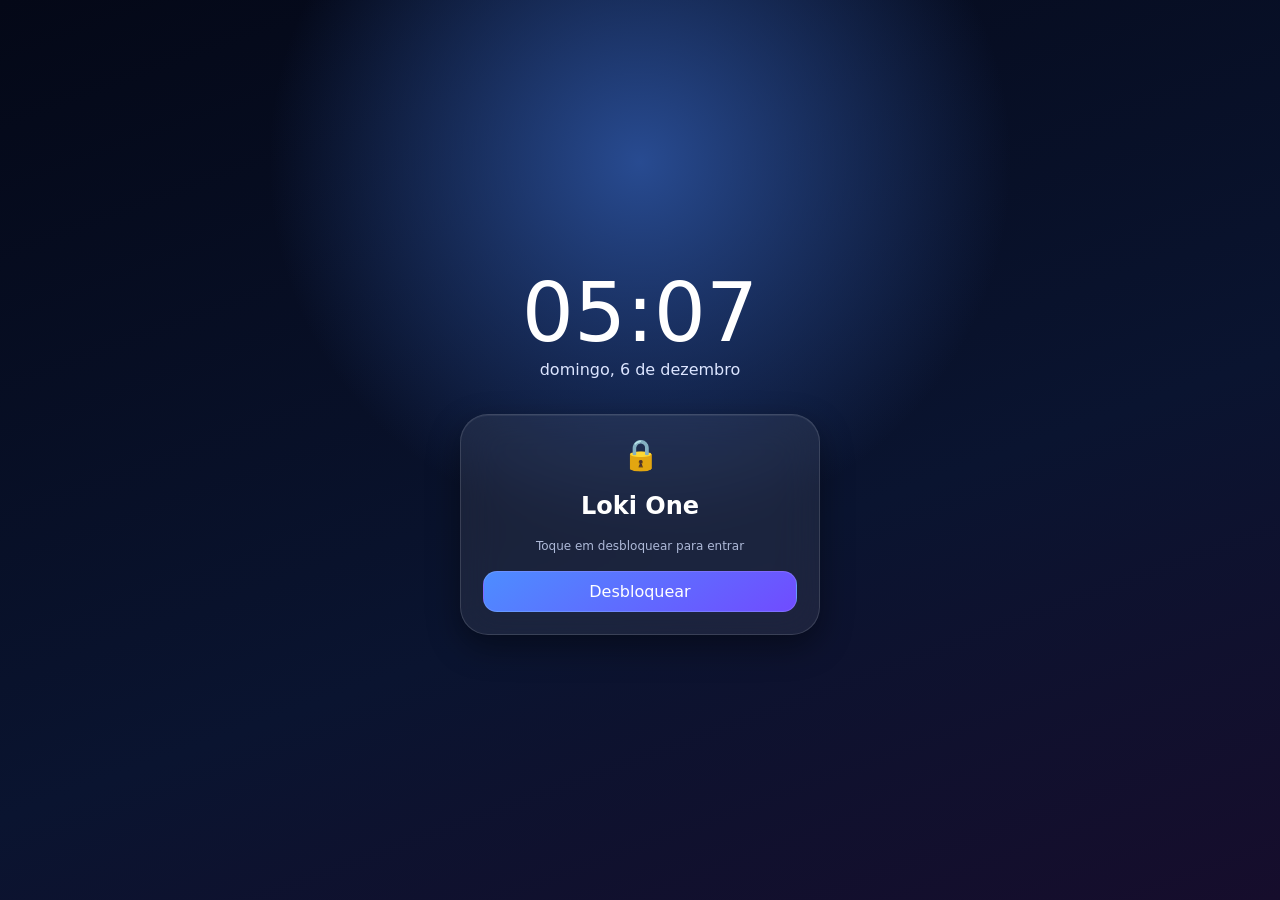
==== commit f294efb5: "Loki One Ultimate Mobile: lock screen, mobile shell, apps, Store, game and iPhone/Android responsive" ====
--- a/app/index.html
+++ b/app/index.html
@@ -1 +1 @@
-<!doctype html><html lang="pt-BR"><head><meta charset="utf-8"><meta name="viewport" content="width=device-width,initial-scale=1,viewport-fit=cover"><meta name="theme-color" content="#071024"><meta name="apple-mobile-web-app-capable" content="yes"><meta name="apple-mobile-web-app-title" content="Loki One"><link rel="manifest" href="../manifest.webmanifest"><title>Loki One • Ultimate</title><style>:root{--bg:#071024;--card:#ffffff10;--line:#ffffff20;--text:#fff;--muted:#aeb9d8;--accent:#4d8dff}*{box-sizing:border-box}html,body{margin:0;height:100%;overflow:hidden;background:var(--bg);color:var(--text);font-family:-apple-system,BlinkMacSystemFont,"Segoe UI",system-ui,sans-serif}button,input,textarea{font:inherit;color:inherit}button{border:0;cursor:pointer}.device{height:100dvh;display:flex;flex-direction:column;background:radial-gradient(circle at 15% 5%,#193d82,transparent 34%),radial-gradient(circle at 90% 80%,#351c70,transparent 30%),linear-gradient(145deg,#071024,#0b1836 58%,#050a16)}.status{height:36px;flex:0 0 36px;padding:7px 17px;display:flex;justify-content:space-between;font-size:12px}.viewport{flex:1;min-height:0;padding:0 16px;overflow:hidden}.screen{height:100%;display:none;overflow:auto;padding:8px 0 18px}.screen.on{display:block}.glass,.card,.row{border:1px solid var(--line);background:var(--card);box-shadow:0 12px 30px #0005,inset 0 1px #ffffff10;backdrop-filter:blur(18px);-webkit-backdrop-filter:blur(18px)}.glass{border-radius:22px}.head{display:flex;align-items:center;gap:10px;font-size:22px;font-weight:800;margin:4px 0 14px}.btn{padding:10px 13px;border-radius:14px;background:#ffffff10;border:1px solid var(--line)}.btn.primary{background:linear-gradient(145deg,#4d8dff,#6d45ff)}.btn:disabled{opacity:.55;cursor:default}.hero{text-align:center;padding:8px 0}.hero h1{font-size:40px;letter-spacing:.08em;margin:0}.hero p{color:var(--muted);font-size:12px;letter-spacing:.14em}.widgets{display:grid;grid-template-columns:1fr 1fr;gap:11px;margin:16px 0}.widget{min-height:118px;padding:14px;border-radius:21px}.big{font-size:42px;font-weight:250}.muted{color:var(--muted);font-size:12px}.apps{display:grid;grid-template-columns:repeat(4,1fr);gap:19px 7px;margin:17px 0}.app{background:none;text-align:center}.appIcon{width:61px;height:61px;margin:auto;display:grid;place-items:center;border-radius:19px;font-size:29px;background:linear-gradient(145deg,#ffffff19,#ffffff08);border:1px solid var(--line);box-shadow:0 10px 22px #0005}.app:active .appIcon{transform:scale(.92)}.appLabel{display:block;font-size:11px;color:#cbd3e7;margin-top:7px}.dockArea{padding:8px 16px calc(10px + env(safe-area-inset-bottom))}.dock{height:67px;border-radius:25px;display:grid;grid-template-columns:repeat(4,1fr);padding:7px}.dockBtn{background:none}.dockIcon{width:41px;height:41px;margin:auto;display:grid;place-items:center;border-radius:14px;background:#ffffff10;border:1px solid var(--line);font-size:21px}.dockLabel{display:block;font-size:10px}.row{border-radius:18px;padding:12px;display:flex;gap:11px;align-items:center;margin-bottom:9px}.grow{flex:1}.input{width:100%;padding:12px;border-radius:14px;border:1px solid var(--line);background:#0003;outline:none;margin-bottom:8px}.list{display:grid;gap:8px}.empty{text-align:center;padding:35px;color:var(--muted)}.calc{display:grid;grid-template-columns:repeat(4,1fr);gap:7px}.calc button{height:52px}.display{font-size:34px;text-align:right;padding:15px;border-radius:17px;margin-bottom:9px}.cal{display:grid;grid-template-columns:repeat(7,1fr);gap:5px}.cal div{padding:8px 0;text-align:center;border:1px solid var(--line);border-radius:9px;font-size:12px}.toast{position:fixed;left:50%;bottom:95px;transform:translateX(-50%);background:#111827ed;border:1px solid var(--line);padding:10px 14px;border-radius:14px;display:none;z-index:500}.toast.on{display:block}.game{position:fixed;inset:0;z-index:400;background:#71c9ef;overflow:hidden}.game canvas{width:100%;height:100%;display:block}.gameTop{position:absolute;top:18px;left:18px;right:18px;display:flex;justify-content:space-between;z-index:2}.game button{background:#101522bb;border:1px solid #ffffff35;border-radius:13px;padding:10px 13px}.gameInfo{position:absolute;top:72px;left:18px;z-index:2;background:#101522bb;border-radius:13px;padding:8px 11px}.installing{animation:pulse 1s infinite}@keyframes pulse{50%{opacity:.55}}@media(max-width:390px){.widgets{grid-template-columns:1fr}.hero h1{font-size:35px}.appIcon{width:56px;height:56px}} </style><link rel="stylesheet" href="../loki-android.css?v=2"></head><body><main class="device"><header class="status"><span id="statusTime">00:00</span><span>◉ Wi‑Fi</span><span>🔋 100%</span></header><div class="viewport"><section id="home" class="screen on"><div style="height:36px"></div><div class="hero"><h1>LOKI ONE</h1><p>SEU SISTEMA. SEU MUNDO.</p></div><div class="widgets"><div class="widget glass"><div id="day" class="muted"></div><div id="bigTime" class="big">00:00</div><div id="fullDate" class="muted"></div></div><div class="widget glass"><b>⚡ Controles</b><div style="display:grid;grid-template-columns:repeat(4,1fr);gap:6px;margin-top:16px"><button class="btn" onclick="toast('Wi‑Fi ligado')">📶</button><button class="btn" onclick="toast('Bluetooth ligado')">ᛒ</button><button class="btn" onclick="toast('Modo avião')">✈️</button><button class="btn" onclick="toggleSound()">🔊</button></div></div><div class="widget glass"><b>✅ Próxima tarefa</b><div id="nextTask" class="muted" style="margin-top:15px">Nenhuma tarefa</div></div><div class="widget glass"><b>🎵 Loki Music</b><div id="homeMusic" class="muted" style="margin-top:8px">Pronto para tocar</div><button class="btn primary" style="margin-top:13px" onclick="openApp('music')">Abrir música</button></div></div><div class="apps" id="apps"></div></section><section id="store" class="screen"><div class="head"><button class="btn" onclick="go('home')">←</button>Loki Store</div><div class="card" style="padding:15px"><b>🛍️ Aplicativos</b><div class="muted">Baixe, abra e desinstale quando quiser.</div></div><div id="storeList"></div></section><section id="music" class="screen"><div class="head"><button class="btn" onclick="go('home')">←</button>Loki Music</div><div class="card" style="text-align:center;padding:28px"><div style="font-size:72px">🎵</div><h2>Loki Mix</h2><div id="musicState" class="muted">Pronto para tocar</div><div style="margin-top:20px"><button class="btn primary" style="width:58px" onclick="toggleMusic()" id="musicPlay">▶</button></div></div></section><section id="tasks" class="screen"><div class="head"><button class="btn" onclick="go('home')">←</button>Tarefas</div><input class="input" id="taskInput" placeholder="Nova tarefa"><button class="btn primary" onclick="addTask()">Adicionar</button><div id="taskList" class="list" style="margin-top:12px"></div></section><section id="notes" class="screen"><div class="head"><button class="btn" onclick="go('home')">←</button>Notas</div><textarea class="input" id="noteText" style="height:260px" placeholder="Escreva aqui..."></textarea><button class="btn primary" onclick="saveNote()">💾 Salvar nota</button></section><section id="calendar" class="screen"><div class="head"><button class="btn" onclick="go('home')">←</button>Calendário</div><div class="card" style="padding:14px"><div style="display:flex;justify-content:space-between;align-items:center"><button class="btn" onclick="month(-1)">‹</button><b id="monthTitle"></b><button class="btn" onclick="month(1)">›</button></div><div class="cal" id="calendarGrid" style="margin-top:10px"></div></div></section><section id="clockApp" class="screen"><div class="head"><button class="btn" onclick="go('home')">←</button>Relógio</div><div class="card" style="text-align:center;padding:30px"><div id="clockBig" style="font-size:72px;font-weight:200">00:00:00</div></div></section><section id="calc" class="screen"><div class="head"><button class="btn" onclick="go('home')">←</button>Calculadora</div><div class="display glass" id="calcDisplay">0</div><div class="calc" id="calcKeys"></div></section><section id="files" class="screen"><div class="head"><button class="btn" onclick="go('home')">←</button>Arquivos</div><input class="input" id="fileName" placeholder="Nome do arquivo"><textarea class="input" id="fileContent" placeholder="Conteúdo" style="height:110px"></textarea><button class="btn primary" onclick="saveFile()">Salvar</button><div id="fileList" class="list" style="margin-top:12px"></div></section><section id="browser" class="screen"><div class="head"><button class="btn" onclick="go('home')">←</button>Navegador</div><div class="card"><input class="input" id="browserUrl" value="https://www.google.com"><button class="btn primary" onclick="browse()">Abrir site</button><p class="muted">Sites externos abrem no navegador do aparelho.</p></div></section><section id="notifications" class="screen"><div class="head"><button class="btn" onclick="go('home')">←</button>Notificações</div><button class="btn" onclick="clearNotifications()">Limpar</button><div id="notificationList" class="list" style="margin-top:12px"></div></section><section id="settings" class="screen"><div class="head"><button class="btn" onclick="go('home')">←</button>Configurações</div><div class="row glass"><div class="grow"><b>🔊 Sons</b><div class="muted">Efeitos do sistema</div></div><button class="btn" onclick="toggleSound()">Alternar</button></div><div class="row glass"><div class="grow"><b>🌙 Tema</b><div class="muted">Alternar aparência</div></div><button class="btn" onclick="toggleTheme()">Alternar</button></div><div class="row glass"><div class="grow"><b>🔔 Teste</b><div class="muted">Criar notificação</div></div><button class="btn" onclick="notify('Loki One','Tudo funcionando!')">Testar</button></div></section></div><footer class="dockArea"><nav class="dock glass"><button class="dockBtn" onclick="go('home')"><div class="dockIcon">⌂</div><span class="dockLabel">Início</span></button><button class="dockBtn" onclick="go('store')"><div class="dockIcon">🛍️</div><span class="dockLabel">Store</span></button><button class="dockBtn" onclick="go('notifications')"><div class="dockIcon">🔔</div><span class="dockLabel">Avisos</span></button><button class="dockBtn" onclick="go('settings')"><div class="dockIcon">⚙️</div><span class="dockLabel">Ajustes</span></button></nav></footer><div id="toast" class="toast"></div></main><script>const $=id=>document.getElementById(id);const catalog=[['game','🎮','Jungle Run','Jogo arcade'],['music','🎵','Loki Music','Player de música'],['tasks','✅','Tarefas','Organize seu dia'],['notes','📝','Notas','Escreva e salve'],['calendar','📅','Calendário','Seus dias'],['clockApp','⏰','Relógio','Hora local'],['calc','🧮','Calculadora','Cálculos rápidos'],['files','📁','Arquivos','Seus arquivos'],['browser','🌐','Navegador','Sites externos'],['notifications','🔔','Notificações','Central de avisos'],['settings','⚙️','Configurações','Sistema'],['store','🛍️','Loki Store','Baixe aplicativos']];const core=['store','notifications','settings','files'];let installed=JSON.parse(localStorage.getItem('loki_installed')||'null');if(!Array.isArray(installed))installed=[...core];localStorage.setItem('loki_installed',JSON.stringify(installed));let music=false,sound=true;function saveInstalled(){localStorage.setItem('loki_installed',JSON.stringify(installed))}function toast(t){$('toast').textContent=t;$('toast').classList.add('on');clearTimeout(window.tt);window.tt=setTimeout(()=>$('toast').classList.remove('on'),1700)}function find(id){return catalog.find(a=>a[0]===id)}function go(id){document.querySelectorAll('.screen').forEach(s=>s.classList.remove('on'));$(id)?.classList.add('on');if(id==='store')renderStore();if(id==='tasks')renderTasks();if(id==='files')renderFiles();if(id==='notifications')renderNotifications();if(id==='calendar')renderCalendar()}function openApp(id){if(!installed.includes(id)){go('store');toast('Baixe este app primeiro');return}if(id==='game'){startGame();return}go(id)}function renderApps(){$('apps').innerHTML=catalog.filter(a=>installed.includes(a[0])).map(a=>`<button class="app" onclick="openApp('${a[0]}')"><span class="appIcon">${a[1]}</span><span class="appLabel">${a[2]}</span></button>`).join('')}function renderStore(){$('storeList').innerHTML=catalog.map(a=>{let has=installed.includes(a[0]),essential=core.includes(a[0]);let action=essential?'<button class="btn" disabled>Incluído</button>':has?`<div style="display:flex;gap:6px"><button class="btn primary" onclick="openApp('${a[0]}')">Abrir</button><button class="btn" onclick="uninstall('${a[0]}')">Desinstalar</button></div>`:`<button class="btn primary" onclick="install('${a[0]}',this)">Baixar</button>`;return `<div class="row"><div class="appIcon" style="margin:0">${a[1]}</div><div class="grow"><b>${a[2]}</b><div class="muted">${a[3]}${essential?' • essencial':''}</div></div>${action}</div>`}).join('')}function install(id,b){b.disabled=true;b.textContent='Baixando…';setTimeout(()=>{if(!installed.includes(id))installed.push(id);saveInstalled();renderApps();renderStore();notify('Loki Store',find(id)[2]+' instalado ✓')},650)}function uninstall(id){if(core.includes(id))return;installed=installed.filter(x=>x!==id);saveInstalled();renderApps();renderStore();if($(id)?.classList.contains('on'))go('home');notify('Loki Store',find(id)[2]+' desinstalado')}function tick(){let d=new Date();$('statusTime').textContent=d.toLocaleTimeString('pt-BR',{hour:'2-digit',minute:'2-digit'});$('bigTime').textContent=$('statusTime').textContent;$('clockBig').textContent=d.toLocaleTimeString('pt-BR');$('day').textContent=d.toLocaleDateString('pt-BR',{weekday:'long'});$('fullDate').textContent=d.toLocaleDateString('pt-BR')}setInterval(tick,1000);tick();let tasks=JSON.parse(localStorage.getItem('loki_tasks')||'[]');function saveTasks(){localStorage.setItem('loki_tasks',JSON.stringify(tasks))}function addTask(){let v=$('taskInput').value.trim();if(!v)return;tasks.push({text:v,done:false});$('taskInput').value='';saveTasks();renderTasks();updateNext();notify('Tarefas','Tarefa adicionada')}function renderTasks(){$('taskList').innerHTML=tasks.length?tasks.map((t,i)=>`<div class="row"><button class="btn" onclick="toggleTask(${i})">${t.done?'✓':'○'}</button><div class="grow" style="text-decoration:${t.done?'line-through':'none'}">${esc(t.text)}</div><button class="btn" onclick="deleteTask(${i})">🗑️</button></div>`).join(''):'<div class="empty">Nenhuma tarefa</div>'}function toggleTask(i){tasks[i].done=!tasks[i].done;saveTasks();renderTasks();updateNext()}function deleteTask(i){tasks.splice(i,1);saveTasks();renderTasks();updateNext()}function updateNext(){let t=tasks.find(x=>!x.done);$('nextTask').textContent=t?t.text:'Nenhuma tarefa pendente'}function saveNote(){localStorage.setItem('loki_note',$('noteText').value);notify('Notas','Nota salva ✓')}$('noteText').value=localStorage.getItem('loki_note')||'';let files=JSON.parse(localStorage.getItem('loki_files')||'[]');function saveFile(){let n=$('fileName').value.trim();if(!n)return;files.push({name:n,content:$('fileContent').value});localStorage.setItem('loki_files',JSON.stringify(files));$('fileName').value='';$('fileContent').value='';renderFiles();notify('Arquivos','Arquivo salvo ✓')}function renderFiles(){$('fileList').innerHTML=files.length?files.map((f,i)=>`<div class="row"><div class="grow"><b>📄 ${esc(f.name)}</b><div class="muted">${esc(f.content).slice(0,80)}</div></div><button class="btn" onclick="deleteFile(${i})">🗑️</button></div>`).join(''):'<div class="empty">Nenhum arquivo</div>'}function deleteFile(i){files.splice(i,1);localStorage.setItem('loki_files',JSON.stringify(files));renderFiles()}let calDate=new Date();function month(n){calDate.setMonth(calDate.getMonth()+n);renderCalendar()}function renderCalendar(){let y=calDate.getFullYear(),m=calDate.getMonth(),first=new Date(y,m,1).getDay(),days=new Date(y,m+1,0).getDate();$('monthTitle').textContent=calDate.toLocaleDateString('pt-BR',{month:'long',year:'numeric'});let h=['D','S','T','Q','Q','S','S'].map(x=>`<div><b>${x}</b></div>`).join('');for(let i=0;i<first;i++)h+='<div></div>';for(let d=1;d<=days;d++)h+=`<div>${d}</div>`;$('calendarGrid').innerHTML=h}let expr='';function calc(v){if(v==='C')expr='';else if(v==='='){try{expr=String(Function('return '+expr.replace(/%/g,'/100'))())}catch{expr='Erro'}}else expr+=v;$('calcDisplay').textContent=expr||'0'}$('calcKeys').innerHTML=['C','(',')','/','7','8','9','*','4','5','6','-','1','2','3','+','0','.','=','%'].map(k=>`<button class="btn" onclick="calc('${k}')">${k}</button>`).join('');let notifications=JSON.parse(localStorage.getItem('loki_notifications')||'[]');function notify(title,msg){notifications.unshift({title,msg,time:new Date().toLocaleTimeString('pt-BR',{hour:'2-digit',minute:'2-digit'})});notifications=notifications.slice(0,30);localStorage.setItem('loki_notifications',JSON.stringify(notifications));renderNotifications();toast(msg)}function renderNotifications(){$('notificationList').innerHTML=notifications.length?notifications.map(n=>`<div class="row"><div class="grow"><b>${esc(n.title)}</b><div class="muted">${esc(n.msg)} • ${n.time}</div></div></div>`).join(''):'<div class="empty">Nenhuma notificação</div>'}function clearNotifications(){notifications=[];localStorage.setItem('loki_notifications','[]');renderNotifications()}function toggleSound(){sound=!sound;toast(sound?'Sons ligados':'Sons desligados')}function toggleTheme(){document.body.style.filter=document.body.style.filter?'':'brightness(1.15)';toast('Aparência alternada')}function browse(){let u=$('browserUrl').value.trim();if(!/^https?:\/\//i.test(u))u='https://'+u;window.open(u,'_blank','noopener')}function esc(s){return String(s).replace(/[&<>"']/g,c=>({'&':'&amp;','<':'&lt;','>':'&gt;','"':'&quot;',"'":'&#39;'}[c]))}let audioCtx=null,osc=null;function toggleMusic(){if(music){music=false;osc?.stop();osc=null;$('musicState').textContent='Pausado';$('musicPlay').textContent='▶';return}try{audioCtx=audioCtx||new(window.AudioContext||window.webkitAudioContext)();osc=audioCtx.createOscillator();let g=audioCtx.createGain();osc.frequency.value=440;g.gain.value=.035;osc.connect(g).connect(audioCtx.destination);osc.start();music=true;$('musicState').textContent='Tocando • Loki Mix';$('musicPlay').textContent='⏸'}catch{toast('Áudio indisponível')}}function startGame(){let old=document.querySelector('.game');old?.remove();let w=document.createElement('div');w.className='game';w.innerHTML='<canvas></canvas><div class="gameTop"><button onclick="closeGame()">← Sair</button><b>🎮 Jungle Run</b></div><div class="gameInfo" id="gameInfo">Pontos: 0 • Toque para pular</div>';document.body.appendChild(w);let c=w.querySelector('canvas'),ctx=c.getContext('2d'),score=0,alive=true,p={y:0,vy:0},o={x:innerWidth+80};function size(){c.width=innerWidth*devicePixelRatio;c.height=innerHeight*devicePixelRatio;ctx.setTransform(devicePixelRatio,0,0,devicePixelRatio,0,0)}size();addEventListener('resize',size);function jump(){if(p.y===0)p.vy=-12}w.addEventListener('pointerdown',jump);function loop(){if(!alive)return;let W=innerWidth,H=innerHeight,G=H-90;ctx.clearRect(0,0,W,H);ctx.fillStyle='#71c9ef';ctx.fillRect(0,0,W,H);ctx.fillStyle='#5b8e43';ctx.fillRect(0,G,W,H-G);p.vy+=.55;p.y+=p.vy;if(p.y>0){p.y=0;p.vy=0}o.x-=6;if(o.x<-50){o.x=W+180;score++;$('gameInfo').textContent='Pontos: '+score+' • Toque para pular'}ctx.font='48px sans-serif';ctx.fillText('🏃',75,G+p.y);ctx.font='42px sans-serif';ctx.fillText('🪨',o.x,G);if(o.x<135&&o.x>60&&p.y>-35){alive=false;toast('Game Over • '+score);setTimeout(closeGame,900);return}requestAnimationFrame(loop)}loop()}function closeGame(){document.querySelector('.game')?.remove();go('home')}renderApps();renderStore();renderTasks();renderFiles();renderNotifications();updateNext();renderCalendar();</script></body></html>+<!doctype html><html lang="pt-BR"><head><meta charset="utf-8"><meta name="viewport" content="width=device-width,initial-scale=1,viewport-fit=cover,user-scalable=no"><meta name="theme-color" content="#071024"><meta name="apple-mobile-web-app-capable" content="yes"><meta name="apple-mobile-web-app-title" content="Loki One"><link rel="manifest" href="../manifest.webmanifest"><title>Loki One • Ultimate Mobile</title><style>:root{--bg:#071024;--panel:#ffffff12;--line:#ffffff22;--txt:#fff;--muted:#aeb9d8;--blue:#4d8dff;--purple:#704cff;--green:#55d68a}*{box-sizing:border-box}html,body{margin:0;width:100%;height:100%;overflow:hidden;background:#050914;color:var(--txt);font-family:-apple-system,BlinkMacSystemFont,"Segoe UI",system-ui,sans-serif}button,input,textarea{font:inherit;color:inherit}button{border:0}.phone{height:100dvh;display:flex;flex-direction:column;overflow:hidden;background:radial-gradient(circle at 12% 5%,#183b80,transparent 35%),radial-gradient(circle at 88% 78%,#392070,transparent 31%),linear-gradient(145deg,#071024,#0b1836 58%,#050a16)}.status{height:36px;flex:0 0 36px;padding:7px 17px;display:flex;justify-content:space-between;align-items:center;font-size:12px}.viewport{flex:1;min-height:0;padding:0 15px;overflow:hidden}.screen{height:100%;display:none;overflow:auto;padding:8px 0 20px}.screen.on{display:block}.glass,.card,.row{border:1px solid var(--line);background:var(--panel);box-shadow:0 12px 32px #0006,inset 0 1px #ffffff10;backdrop-filter:blur(20px);-webkit-backdrop-filter:blur(20px)}.glass{border-radius:22px}.hero{text-align:center;padding:10px 0}.hero h1{font-size:40px;letter-spacing:.1em;margin:0}.hero p{font-size:11px;letter-spacing:.16em;color:var(--muted)}.widgets{display:grid;grid-template-columns:1fr 1fr;gap:10px;margin:15px 0}.widget{min-height:110px;padding:14px;border-radius:20px}.big{font-size:40px;font-weight:220}.muted{color:var(--muted);font-size:12px}.apps{display:grid;grid-template-columns:repeat(4,1fr);gap:18px 7px;margin:16px 0}.app{background:none;text-align:center}.appIcon{width:61px;height:61px;margin:auto;display:grid;place-items:center;border-radius:19px;font-size:29px;background:linear-gradient(145deg,#ffffff1d,#ffffff08);border:1px solid var(--line);box-shadow:0 10px 24px #0006}.app:active .appIcon{transform:scale(.91)}.appLabel{display:block;color:#cbd3e7;font-size:11px;margin-top:7px}.dockArea{padding:8px 15px calc(10px + env(safe-area-inset-bottom))}.dock{height:68px;border-radius:25px;display:grid;grid-template-columns:repeat(4,1fr);padding:7px}.dockBtn{background:none}.dockIcon{width:41px;height:41px;margin:auto;display:grid;place-items:center;border-radius:14px;background:#ffffff10;border:1px solid var(--line);font-size:21px}.dockLabel{font-size:10px}.head{display:flex;align-items:center;gap:9px;font-size:22px;font-weight:800;margin:5px 0 14px}.btn{padding:10px 13px;border-radius:14px;background:#ffffff10;border:1px solid var(--line)}.primary{background:linear-gradient(145deg,var(--blue),var(--purple))}.row{display:flex;gap:11px;align-items:center;border-radius:18px;padding:12px;margin-bottom:9px}.grow{flex:1}.input{width:100%;padding:12px;border-radius:14px;border:1px solid var(--line);background:#0004;outline:none;margin-bottom:8px}.list{display:grid;gap:8px}.empty{text-align:center;padding:35px;color:var(--muted)}.display{font-size:34px;text-align:right;padding:15px;border-radius:17px;margin-bottom:9px}.calc{display:grid;grid-template-columns:repeat(4,1fr);gap:7px}.calc button{height:52px}.cal{display:grid;grid-template-columns:repeat(7,1fr);gap:5px}.cal div{padding:8px 0;text-align:center;border:1px solid var(--line);border-radius:9px;font-size:12px}.toast{position:fixed;left:50%;bottom:98px;transform:translateX(-50%);z-index:1000;background:#111827ef;border:1px solid var(--line);padding:10px 14px;border-radius:14px;display:none}.toast.on{display:block}.lock{position:fixed;inset:0;z-index:2000;display:flex;flex-direction:column;align-items:center;justify-content:center;padding:30px;text-align:center;background:radial-gradient(circle at 50% 18%,#284b91,transparent 38%),linear-gradient(160deg,#040817,#0a1430 60%,#160d2c)}.lock.hidden{display:none}.lockTime{font-size:72px;font-weight:200}.lockDate{color:#dce5ff;margin-bottom:35px}.lockCard{width:min(360px,90vw);padding:22px;border-radius:28px}.pin{display:grid;grid-template-columns:repeat(3,1fr);gap:9px;margin-top:15px}.pin button{height:48px;border-radius:16px;background:#ffffff12;border:1px solid var(--line)}.quick{position:fixed;top:46px;right:18px;z-index:2100;display:none}.quick.on{display:block}.shade{position:fixed;inset:0;z-index:1900;background:#020612d9;display:none;padding:55px 18px 18px}.shade.on{display:block}.quickPanel{padding:16px;border-radius:25px}.toggles{display:grid;grid-template-columns:repeat(2,1fr);gap:9px}.toggle{padding:15px;border-radius:18px;background:#ffffff10;border:1px solid var(--line);text-align:left}.toggle.active{background:linear-gradient(145deg,#386fe5,#6347d9)}.game{position:fixed;inset:0;z-index:1500;background:linear-gradient(#70c9ed 0 69%,#69b65a 69%);overflow:hidden}.game canvas{width:100%;height:100%;display:block}.gameTop{position:absolute;top:18px;left:18px;right:18px;z-index:2;display:flex;justify-content:space-between;align-items:center}.gameTop button{background:#101522cc;color:white;border:1px solid #ffffff35;border-radius:13px;padding:10px 13px}.gameInfo{position:absolute;top:68px;left:18px;background:#101522bb;color:#fff;border-radius:13px;padding:8px 11px}.runner{position:absolute;width:54px;height:78px;z-index:3}.runner .head{position:absolute;width:25px;height:25px;border-radius:50%;background:#ffd2a1;left:15px;top:0;margin:0}.runner .head:after{content:"";position:absolute;width:6px;height:6px;border-radius:50%;background:#111;right:2px;top:9px}.runner .body{position:absolute;width:21px;height:32px;border-radius:9px;background:#4d8dff;left:17px;top:23px}.runner .arm{position:absolute;width:28px;height:7px;border-radius:7px;background:#ffd2a1;left:31px;top:28px;transform:rotate(22deg);transform-origin:left}.runner .leg1,.runner .leg2{position:absolute;width:8px;height:29px;border-radius:7px;background:#20263b;top:52px}.runner .leg1{left:17px;transform:rotate(25deg)}.runner .leg2{left:30px;transform:rotate(-25deg)}.sun{position:absolute;right:9%;top:10%;width:78px;height:78px;border-radius:50%;background:#ffd84a;box-shadow:0 0 45px #fff4a0}.cloud{position:absolute;font-size:52px;opacity:.85}.c1{left:10%;top:17%}.c2{left:59%;top:25%}.mount{position:absolute;bottom:23%;font-size:105px;opacity:.25}.m1{left:3%}.m2{right:2%}@media(max-width:390px){.widgets{grid-template-columns:1fr}.hero h1{font-size:35px}.appIcon{width:56px;height:56px}.apps{gap:15px 5px}}@media(min-width:700px){.phone{max-width:900px;margin:auto}.lockTime{font-size:82px}}</style></head><body><main class="phone"><header class="status"><span id="statusTime">00:00</span><span>◉ Wi‑Fi</span><span>🔋 <span id="battery">100%</span></span></header><div class="viewport"><section id="home" class="screen on"><div class="hero"><h1>LOKI ONE</h1><p>SEU SISTEMA. SEU MUNDO.</p></div><div class="widgets"><div class="widget glass"><div id="day" class="muted"></div><div id="bigTime" class="big">00:00</div><div id="fullDate" class="muted"></div></div><div class="widget glass"><b>⚡ Controles</b><div style="display:grid;grid-template-columns:repeat(4,1fr);gap:6px;margin-top:15px"><button class="btn" onclick="quickToast('Wi‑Fi ligado')">📶</button><button class="btn" onclick="quickToast('Bluetooth ligado')">ᛒ</button><button class="btn" onclick="quickToast('Modo avião')">✈️</button><button class="btn" onclick="toggleSound()">🔊</button></div></div><div class="widget glass"><b>🔔 Notificações</b><div id="homeNotif" class="muted" style="margin-top:14px">Nenhuma nova</div></div><div class="widget glass"><b>🎵 Loki Music</b><div id="homeMusic" class="muted" style="margin-top:8px">Pronto para tocar</div><button class="btn primary" style="margin-top:12px" onclick="openApp('music')">Abrir</button></div></div><div class="apps" id="apps"></div></section><section id="store" class="screen"><div class="head"><button class="btn" onclick="go('home')">←</button>Loki Store</div><div class="card" style="padding:15px"><b>🛍️ Aplicativos</b><div class="muted">Baixe, abra e desinstale quando quiser.</div></div><div id="storeList" style="margin-top:10px"></div></section><section id="music" class="screen"><div class="head"><button class="btn" onclick="go('home')">←</button>Loki Music</div><div class="card" style="text-align:center;padding:28px"><div style="font-size:70px">🎵</div><h2>Loki Mix</h2><div id="musicState" class="muted">Pronto para tocar</div><button class="btn primary" style="margin-top:20px;width:62px" id="musicPlay" onclick="toggleMusic()">▶</button></div></section><section id="tasks" class="screen"><div class="head"><button class="btn" onclick="go('home')">←</button>Tarefas</div><input class="input" id="taskInput" placeholder="Nova tarefa"><button class="btn primary" onclick="addTask()">Adicionar</button><div id="taskList" class="list" style="margin-top:12px"></div></section><section id="notes" class="screen"><div class="head"><button class="btn" onclick="go('home')">←</button>Notas</div><textarea class="input" id="noteText" style="height:260px" placeholder="Escreva aqui..."></textarea><button class="btn primary" onclick="saveNote()">💾 Salvar</button></section><section id="calendar" class="screen"><div class="head"><button class="btn" onclick="go('home')">←</button>Calendário</div><div class="card" style="padding:14px"><div style="display:flex;justify-content:space-between;align-items:center"><button class="btn" onclick="month(-1)">‹</button><b id="monthTitle"></b><button class="btn" onclick="month(1)">›</button></div><div class="cal" id="calendarGrid" style="margin-top:10px"></div></div></section><section id="clockApp" class="screen"><div class="head"><button class="btn" onclick="go('home')">←</button>Relógio</div><div class="card" style="text-align:center;padding:28px"><div id="clockBig" style="font-size:68px;font-weight:200">00:00:00</div></div></section><section id="calc" class="screen"><div class="head"><button class="btn" onclick="go('home')">←</button>Calculadora</div><div class="display glass" id="calcDisplay">0</div><div class="calc" id="calcKeys"></div></section><section id="files" class="screen"><div class="head"><button class="btn" onclick="go('home')">←</button>Arquivos</div><input class="input" id="fileName" placeholder="Nome"><textarea class="input" id="fileContent" placeholder="Conteúdo" style="height:110px"></textarea><button class="btn primary" onclick="saveFile()">Salvar</button><div id="fileList" class="list" style="margin-top:12px"></div></section><section id="browser" class="screen"><div class="head"><button class="btn" onclick="go('home')">←</button>Navegador</div><div class="card" style="padding:15px"><input class="input" id="browserUrl" value="https://www.google.com"><button class="btn primary" onclick="browse()">Abrir</button><p class="muted">O site abre no navegador do aparelho.</p></div></section><section id="notifications" class="screen"><div class="head"><button class="btn" onclick="go('home')">←</button>Notificações</div><button class="btn" onclick="clearNotifications()">Limpar</button><div id="notificationList" class="list" style="margin-top:12px"></div></section><section id="settings" class="screen"><div class="head"><button class="btn" onclick="go('home')">←</button>Configurações</div><div class="row glass"><div class="grow"><b>🔊 Sons</b><div class="muted">Efeitos do sistema</div></div><button class="btn" onclick="toggleSound()">Alternar</button></div><div class="row glass"><div class="grow"><b>🌙 Aparência</b><div class="muted">Tema do Loki One</div></div><button class="btn" onclick="toggleTheme()">Alternar</button></div><div class="row glass"><div class="grow"><b>🔒 Bloqueio</b><div class="muted">Bloquear agora</div></div><button class="btn" onclick="lock()">Bloquear</button></div><div class="row glass"><div class="grow"><b>📱 Sistema</b><div class="muted">Loki One Ultimate Mobile</div></div></div></section></div><footer class="dockArea"><nav class="dock glass"><button class="dockBtn" onclick="go('home')"><div class="dockIcon">⌂</div><span class="dockLabel">Início</span></button><button class="dockBtn" onclick="go('store')"><div class="dockIcon">🛍️</div><span class="dockLabel">Store</span></button><button class="dockBtn" onclick="go('notifications')"><div class="dockIcon">🔔</div><span class="dockLabel">Avisos</span></button><button class="dockBtn" onclick="go('settings')"><div class="dockIcon">⚙️</div><span class="dockLabel">Ajustes</span></button></nav></footer></main><div class="shade" id="shade" onclick="closeShade(event)"><div class="quickPanel glass"><h2>Central de Controle</h2><div class="toggles"><button class="toggle active" onclick="quickToast('Wi‑Fi ligado')">📶<br>Wi‑Fi</button><button class="toggle" onclick="quickToast('Bluetooth')">ᛒ<br>Bluetooth</button><button class="toggle" onclick="quickToast('Modo avião')">✈️<br>Avião</button><button class="toggle" onclick="quickToast('Lanterna')">🔦<br>Lanterna</button></div><button class="btn" style="margin-top:12px" onclick="hideShade()">Fechar</button></div></div><div class="lock" id="lock"><div class="lockTime" id="lockTime">00:00</div><div class="lockDate" id="lockDate">Loki One</div><div class="lockCard glass"><div style="font-size:30px">🔒</div><h2>Loki One</h2><div class="muted">Toque em desbloquear para entrar</div><button class="btn primary" style="margin-top:18px;width:100%" onclick="unlock()">Desbloquear</button></div></div><button class="btn quick" id="quickBtn" onclick="showShade()">⌄</button><div class="toast" id="toast"></div><script>const $=id=>document.getElementById(id),catalog=[['game','🎮','Jungle Run','Jogo arcade'],['music','🎵','Loki Music','Player'],['tasks','✅','Tarefas','Organize'],['notes','📝','Notas','Anotações'],['calendar','📅','Calendário','Datas'],['clockApp','⏰','Relógio','Hora'],['calc','🧮','Calculadora','Cálculos'],['files','📁','Arquivos','Arquivos locais'],['browser','🌐','Navegador','Sites'],['notifications','🔔','Notificações','Avisos'],['settings','⚙️','Configurações','Sistema'],['store','🛍️','Loki Store','Apps']];const core=['store','notifications','settings','files'];let installed=JSON.parse(localStorage.getItem('loki_installed')||'null');if(!Array.isArray(installed))installed=[...core];localStorage.setItem('loki_installed',JSON.stringify(installed));let notifications=JSON.parse(localStorage.getItem('loki_notifications')||'[]'),tasks=JSON.parse(localStorage.getItem('loki_tasks')||'[]'),files=JSON.parse(localStorage.getItem('loki_files')||'[]'),music=false,sound=true,calDate=new Date(),expr='';function esc(s){return String(s).replace(/[&<>"']/g,c=>({'&':'&amp;','<':'&lt;','>':'&gt;','"':'&quot;',"'":'&#39;'}[c]))}function toast(t){$('toast').textContent=t;$('toast').classList.add('on');clearTimeout(window._t);window._t=setTimeout(()=>$('toast').classList.remove('on'),1700)}function quickToast(t){toast(t);hideShade()}function showShade(){$('shade').classList.add('on')}function hideShade(){$('shade').classList.remove('on')}function closeShade(e){if(e.target.id==='shade')hideShade()}function lock(){$('lock').classList.remove('hidden');$('quickBtn').classList.remove('on')}function unlock(){$('lock').classList.add('hidden');$('quickBtn').classList.add('on')}function tick(){let d=new Date(),tm=d.toLocaleTimeString('pt-BR',{hour:'2-digit',minute:'2-digit'});$('statusTime').textContent=tm;$('bigTime').textContent=tm;$('clockBig').textContent=d.toLocaleTimeString('pt-BR');$('day').textContent=d.toLocaleDateString('pt-BR',{weekday:'long'});$('fullDate').textContent=d.toLocaleDateString('pt-BR');$('lockTime').textContent=tm;$('lockDate').textContent=d.toLocaleDateString('pt-BR',{weekday:'long',day:'numeric',month:'long'})}setInterval(tick,1000);tick();function go(id){document.querySelectorAll('.screen').forEach(s=>s.classList.remove('on'));$(id)?.classList.add('on');if(id==='store')renderStore();if(id==='tasks')renderTasks();if(id==='files')renderFiles();if(id==='notifications')renderNotifications();if(id==='calendar')renderCalendar()}function find(id){return catalog.find(a=>a[0]===id)}function openApp(id){if(!installed.includes(id)){go('store');toast('Baixe este app primeiro');return}if(id==='game'){startGame();return}go(id)}function saveInstalled(){localStorage.setItem('loki_installed',JSON.stringify(installed))}function renderApps(){$('apps').innerHTML=catalog.filter(a=>installed.includes(a[0])).map(a=>`<button class="app" onclick="openApp('${a[0]}')"><span class="appIcon">${a[1]}</span><span class="appLabel">${a[2]}</span></button>`).join('')}function renderStore(){$('storeList').innerHTML=catalog.map(a=>{let has=installed.includes(a[0]),essential=core.includes(a[0]);let action=essential?'<button class="btn" disabled>Incluído</button>':has?`<div style="display:flex;gap:6px"><button class="btn primary" onclick="openApp('${a[0]}')">Abrir</button><button class="btn" onclick="uninstall('${a[0]}')">Desinstalar</button></div>`:`<button class="btn primary" onclick="install('${a[0]}',this)">Baixar</button>`;return `<div class="row"><div class="appIcon" style="margin:0">${a[1]}</div><div class="grow"><b>${a[2]}</b><div class="muted">${a[3]}${essential?' • essencial':''}</div></div>${action}</div>`}).join('')}function install(id,b){b.disabled=true;b.textContent='Baixando…';setTimeout(()=>{installed=[...new Set([...installed,id])];saveInstalled();renderApps();renderStore();notify('Loki Store',find(id)[2]+' instalado ✓')},650)}function uninstall(id){if(core.includes(id))return;installed=installed.filter(x=>x!==id);saveInstalled();renderApps();renderStore();if($(id)?.classList.contains('on'))go('home');notify('Loki Store',find(id)[2]+' desinstalado')}function notify(title,msg){notifications.unshift({title,msg,time:new Date().toLocaleTimeString('pt-BR',{hour:'2-digit',minute:'2-digit'})});notifications=notifications.slice(0,30);localStorage.setItem('loki_notifications',JSON.stringify(notifications));renderNotifications();$('homeNotif').textContent=msg;toast(msg)}function renderNotifications(){$('notificationList').innerHTML=notifications.length?notifications.map(n=>`<div class="row"><div class="grow"><b>${esc(n.title)}</b><div class="muted">${esc(n.msg)} • ${n.time}</div></div></div>`).join(''):'<div class="empty">Nenhuma notificação</div>'}function clearNotifications(){notifications=[];localStorage.setItem('loki_notifications','[]');renderNotifications();$('homeNotif').textContent='Nenhuma nova'}function addTask(){let v=$('taskInput').value.trim();if(!v)return;tasks.push({text:v,done:false});$('taskInput').value='';localStorage.setItem('loki_tasks',JSON.stringify(tasks));renderTasks();updateNext()}function renderTasks(){$('taskList').innerHTML=tasks.length?tasks.map((t,i)=>`<div class="row"><button class="btn" onclick="toggleTask(${i})">${t.done?'✓':'○'}</button><div class="grow" style="text-decoration:${t.done?'line-through':'none'}">${esc(t.text)}</div><button class="btn" onclick="deleteTask(${i})">🗑️</button></div>`).join(''):'<div class="empty">Nenhuma tarefa</div>'}function toggleTask(i){tasks[i].done=!tasks[i].done;localStorage.setItem('loki_tasks',JSON.stringify(tasks));renderTasks();updateNext()}function deleteTask(i){tasks.splice(i,1);localStorage.setItem('loki_tasks',JSON.stringify(tasks));renderTasks();updateNext()}function updateNext(){let t=tasks.find(x=>!x.done);$('nextTask').textContent=t?t.text:'Nenhuma tarefa'}function saveNote(){localStorage.setItem('loki_note',$('noteText').value);notify('Notas','Nota salva ✓')}$('noteText').value=localStorage.getItem('loki_note')||'';function saveFile(){let n=$('fileName').value.trim();if(!n)return;files.push({name:n,content:$('fileContent').value});localStorage.setItem('loki_files',JSON.stringify(files));$('fileName').value='';$('fileContent').value='';renderFiles();notify('Arquivos','Arquivo salvo ✓')}function renderFiles(){$('fileList').innerHTML=files.length?files.map((f,i)=>`<div class="row"><div class="grow"><b>📄 ${esc(f.name)}</b><div class="muted">${esc(f.content).slice(0,80)}</div></div><button class="btn" onclick="deleteFile(${i})">🗑️</button></div>`).join(''):'<div class="empty">Nenhum arquivo</div>'}function deleteFile(i){files.splice(i,1);localStorage.setItem('loki_files',JSON.stringify(files));renderFiles()}function month(n){calDate.setMonth(calDate.getMonth()+n);renderCalendar()}function renderCalendar(){let y=calDate.getFullYear(),m=calDate.getMonth(),first=new Date(y,m,1).getDay(),days=new Date(y,m+1,0).getDate(),h=['D','S','T','Q','Q','S','S'].map(x=>`<div><b>${x}</b></div>`).join('');for(let i=0;i<first;i++)h+='<div></div>';for(let d=1;d<=days;d++)h+=`<div>${d}</div>`;$('monthTitle').textContent=calDate.toLocaleDateString('pt-BR',{month:'long',year:'numeric'});$('calendarGrid').innerHTML=h}function calc(v){if(v==='C')expr='';else if(v==='='){try{expr=String(Function('return '+expr.replace(/%/g,'/100'))())}catch{expr='Erro'}}else expr+=v;$('calcDisplay').textContent=expr||'0'}$('calcKeys').innerHTML=['C','(',')','/','7','8','9','*','4','5','6','-','1','2','3','+','0','.','=','%'].map(k=>`<button class="btn" onclick="calc('${k}')">${k}</button>`).join('');function browse(){let u=$('browserUrl').value.trim();if(!/^https?:\/\//i.test(u))u='https://'+u;window.open(u,'_blank','noopener')}let audioCtx,osc;function toggleMusic(){if(music){music=false;osc?.stop();osc=null;$('musicState').textContent='Pausado';$('homeMusic').textContent='Pausado';$('musicPlay').textContent='▶';return}try{audioCtx=audioCtx||new(window.AudioContext||window.webkitAudioContext)();osc=audioCtx.createOscillator();let g=audioCtx.createGain();osc.frequency.value=440;g.gain.value=.035;osc.connect(g).connect(audioCtx.destination);osc.start();music=true;$('musicState').textContent='Tocando • Loki Mix';$('homeMusic').textContent='Tocando • Loki Mix';$('musicPlay').textContent='⏸'}catch{toast('Áudio indisponível')}}function toggleSound(){sound=!sound;toast(sound?'Sons ligados':'Sons desligados')}function toggleTheme(){document.documentElement.style.setProperty('--bg',getComputedStyle(document.documentElement).getPropertyValue('--bg').trim()==='#071024'?'#f3f6ff':'#071024');document.body.style.color=getComputedStyle(document.documentElement).getPropertyValue('--bg').trim()==='#f3f6ff'?'#101522':'#fff';toast('Aparência alternada')}function startGame(){let old=document.querySelector('.game');old?.remove();let g=document.createElement('div');g.className='game';g.innerHTML='<div class="sun"></div><div class="cloud c1">☁️</div><div class="cloud c2">☁️</div><div class="mount m1">⛰️</div><div class="mount m2">⛰️</div><canvas></canvas><div class="runner"><div class="head"></div><div class="body"></div><div class="arm"></div><div class="leg1"></div><div class="leg2"></div></div><div class="gameTop"><button onclick="closeGame()">← Sair</button><b>🎮 Jungle Run</b><button onclick="startGame()">↻</button></div><div class="gameInfo">Pontos: <span id="score">0</span> • toque para pular</div>';document.body.appendChild(g);let c=g.querySelector('canvas'),ctx=c.getContext('2d'),r=g.querySelector('.runner'),score=0,y=0,vy=0,rock=innerWidth+80,alive=true;function resize(){c.width=innerWidth;c.height=innerHeight}resize();addEventListener('resize',resize);function jump(){if(y===0)vy=-12}g.addEventListener('pointerdown',e=>{if(e.target.tagName==='BUTTON')return;jump()});function loop(){if(!alive)return;let W=innerWidth,H=innerHeight,G=H-100;ctx.clearRect(0,0,W,H);ctx.fillStyle='#67b354';ctx.fillRect(0,G,W,H-G);ctx.fillStyle='#77c565';ctx.fillRect(0,G-12,W,12);ctx.font='44px sans-serif';rock-=6;if(rock<-60){rock=W+180+Math.random()*260;score++;$('score').textContent=score}ctx.fillText('🪨',rock,G+4);vy+=.55;y+=vy;if(y>0){y=0;vy=0}r.style.left='12%';r.style.bottom=(100-y)+'px';if(rock<155&&rock>70&&y>-35){alive=false;toast('Game Over • '+score);setTimeout(closeGame,900);return}requestAnimationFrame(loop)}loop()}function closeGame(){document.querySelector('.game')?.remove();go('home')}renderApps();renderStore();renderTasks();renderFiles();renderNotifications();updateNext();renderCalendar();</script></body></html>
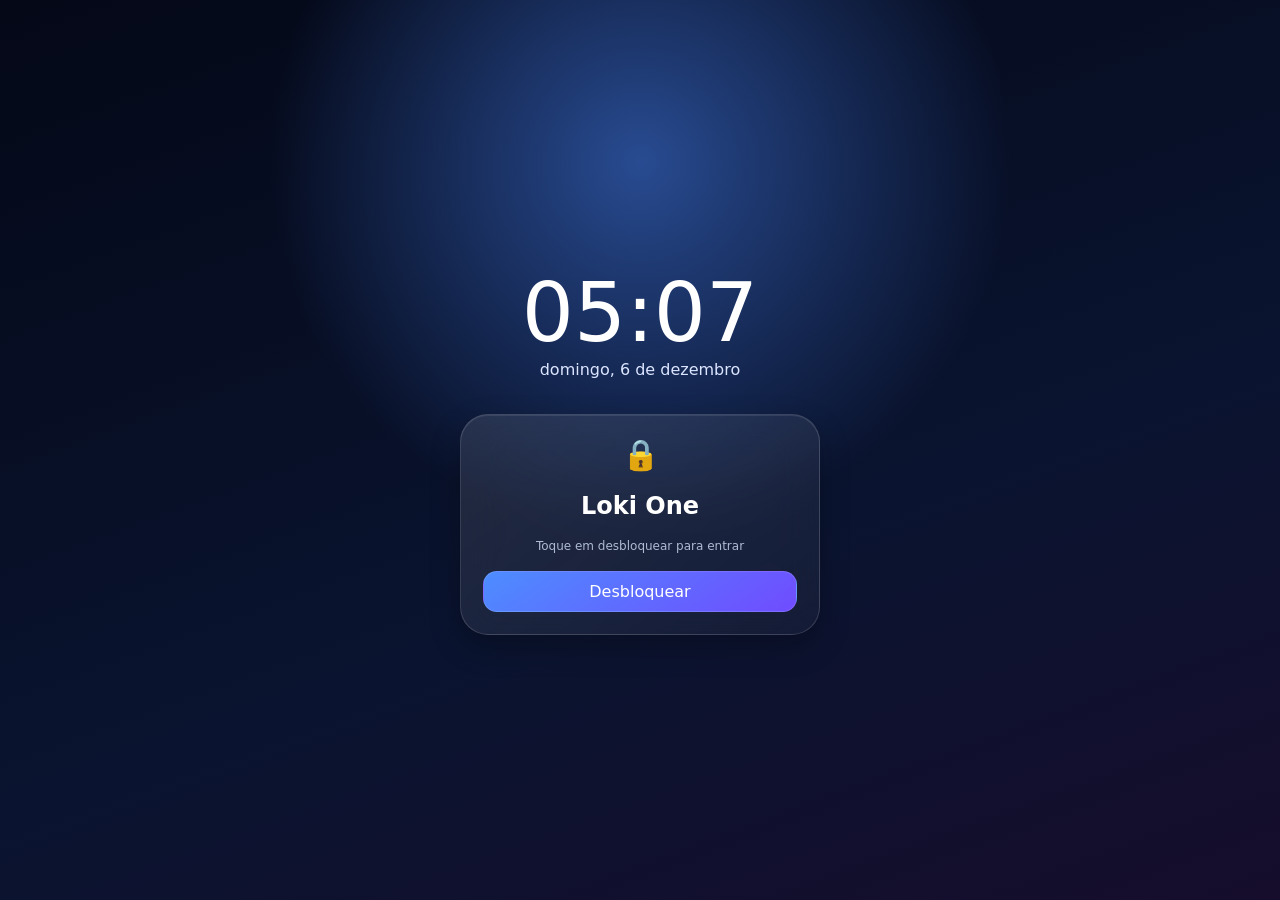
==== commit 7f267344: "fix: Loki Android-inspired UI and app icon" ====
--- a/app/index.html
+++ b/app/index.html
@@ -1 +1 @@
-<!doctype html><html lang="pt-BR"><head><meta charset="utf-8"><meta name="viewport" content="width=device-width,initial-scale=1,viewport-fit=cover,user-scalable=no"><meta name="theme-color" content="#071024"><meta name="apple-mobile-web-app-capable" content="yes"><meta name="apple-mobile-web-app-title" content="Loki One"><link rel="manifest" href="../manifest.webmanifest"><title>Loki One • Ultimate Mobile</title><style>:root{--bg:#071024;--panel:#ffffff12;--line:#ffffff22;--txt:#fff;--muted:#aeb9d8;--blue:#4d8dff;--purple:#704cff;--green:#55d68a}*{box-sizing:border-box}html,body{margin:0;width:100%;height:100%;overflow:hidden;background:#050914;color:var(--txt);font-family:-apple-system,BlinkMacSystemFont,"Segoe UI",system-ui,sans-serif}button,input,textarea{font:inherit;color:inherit}button{border:0}.phone{height:100dvh;display:flex;flex-direction:column;overflow:hidden;background:radial-gradient(circle at 12% 5%,#183b80,transparent 35%),radial-gradient(circle at 88% 78%,#392070,transparent 31%),linear-gradient(145deg,#071024,#0b1836 58%,#050a16)}.status{height:36px;flex:0 0 36px;padding:7px 17px;display:flex;justify-content:space-between;align-items:center;font-size:12px}.viewport{flex:1;min-height:0;padding:0 15px;overflow:hidden}.screen{height:100%;display:none;overflow:auto;padding:8px 0 20px}.screen.on{display:block}.glass,.card,.row{border:1px solid var(--line);background:var(--panel);box-shadow:0 12px 32px #0006,inset 0 1px #ffffff10;backdrop-filter:blur(20px);-webkit-backdrop-filter:blur(20px)}.glass{border-radius:22px}.hero{text-align:center;padding:10px 0}.hero h1{font-size:40px;letter-spacing:.1em;margin:0}.hero p{font-size:11px;letter-spacing:.16em;color:var(--muted)}.widgets{display:grid;grid-template-columns:1fr 1fr;gap:10px;margin:15px 0}.widget{min-height:110px;padding:14px;border-radius:20px}.big{font-size:40px;font-weight:220}.muted{color:var(--muted);font-size:12px}.apps{display:grid;grid-template-columns:repeat(4,1fr);gap:18px 7px;margin:16px 0}.app{background:none;text-align:center}.appIcon{width:61px;height:61px;margin:auto;display:grid;place-items:center;border-radius:19px;font-size:29px;background:linear-gradient(145deg,#ffffff1d,#ffffff08);border:1px solid var(--line);box-shadow:0 10px 24px #0006}.app:active .appIcon{transform:scale(.91)}.appLabel{display:block;color:#cbd3e7;font-size:11px;margin-top:7px}.dockArea{padding:8px 15px calc(10px + env(safe-area-inset-bottom))}.dock{height:68px;border-radius:25px;display:grid;grid-template-columns:repeat(4,1fr);padding:7px}.dockBtn{background:none}.dockIcon{width:41px;height:41px;margin:auto;display:grid;place-items:center;border-radius:14px;background:#ffffff10;border:1px solid var(--line);font-size:21px}.dockLabel{font-size:10px}.head{display:flex;align-items:center;gap:9px;font-size:22px;font-weight:800;margin:5px 0 14px}.btn{padding:10px 13px;border-radius:14px;background:#ffffff10;border:1px solid var(--line)}.primary{background:linear-gradient(145deg,var(--blue),var(--purple))}.row{display:flex;gap:11px;align-items:center;border-radius:18px;padding:12px;margin-bottom:9px}.grow{flex:1}.input{width:100%;padding:12px;border-radius:14px;border:1px solid var(--line);background:#0004;outline:none;margin-bottom:8px}.list{display:grid;gap:8px}.empty{text-align:center;padding:35px;color:var(--muted)}.display{font-size:34px;text-align:right;padding:15px;border-radius:17px;margin-bottom:9px}.calc{display:grid;grid-template-columns:repeat(4,1fr);gap:7px}.calc button{height:52px}.cal{display:grid;grid-template-columns:repeat(7,1fr);gap:5px}.cal div{padding:8px 0;text-align:center;border:1px solid var(--line);border-radius:9px;font-size:12px}.toast{position:fixed;left:50%;bottom:98px;transform:translateX(-50%);z-index:1000;background:#111827ef;border:1px solid var(--line);padding:10px 14px;border-radius:14px;display:none}.toast.on{display:block}.lock{position:fixed;inset:0;z-index:2000;display:flex;flex-direction:column;align-items:center;justify-content:center;padding:30px;text-align:center;background:radial-gradient(circle at 50% 18%,#284b91,transparent 38%),linear-gradient(160deg,#040817,#0a1430 60%,#160d2c)}.lock.hidden{display:none}.lockTime{font-size:72px;font-weight:200}.lockDate{color:#dce5ff;margin-bottom:35px}.lockCard{width:min(360px,90vw);padding:22px;border-radius:28px}.pin{display:grid;grid-template-columns:repeat(3,1fr);gap:9px;margin-top:15px}.pin button{height:48px;border-radius:16px;background:#ffffff12;border:1px solid var(--line)}.quick{position:fixed;top:46px;right:18px;z-index:2100;display:none}.quick.on{display:block}.shade{position:fixed;inset:0;z-index:1900;background:#020612d9;display:none;padding:55px 18px 18px}.shade.on{display:block}.quickPanel{padding:16px;border-radius:25px}.toggles{display:grid;grid-template-columns:repeat(2,1fr);gap:9px}.toggle{padding:15px;border-radius:18px;background:#ffffff10;border:1px solid var(--line);text-align:left}.toggle.active{background:linear-gradient(145deg,#386fe5,#6347d9)}.game{position:fixed;inset:0;z-index:1500;background:linear-gradient(#70c9ed 0 69%,#69b65a 69%);overflow:hidden}.game canvas{width:100%;height:100%;display:block}.gameTop{position:absolute;top:18px;left:18px;right:18px;z-index:2;display:flex;justify-content:space-between;align-items:center}.gameTop button{background:#101522cc;color:white;border:1px solid #ffffff35;border-radius:13px;padding:10px 13px}.gameInfo{position:absolute;top:68px;left:18px;background:#101522bb;color:#fff;border-radius:13px;padding:8px 11px}.runner{position:absolute;width:54px;height:78px;z-index:3}.runner .head{position:absolute;width:25px;height:25px;border-radius:50%;background:#ffd2a1;left:15px;top:0;margin:0}.runner .head:after{content:"";position:absolute;width:6px;height:6px;border-radius:50%;background:#111;right:2px;top:9px}.runner .body{position:absolute;width:21px;height:32px;border-radius:9px;background:#4d8dff;left:17px;top:23px}.runner .arm{position:absolute;width:28px;height:7px;border-radius:7px;background:#ffd2a1;left:31px;top:28px;transform:rotate(22deg);transform-origin:left}.runner .leg1,.runner .leg2{position:absolute;width:8px;height:29px;border-radius:7px;background:#20263b;top:52px}.runner .leg1{left:17px;transform:rotate(25deg)}.runner .leg2{left:30px;transform:rotate(-25deg)}.sun{position:absolute;right:9%;top:10%;width:78px;height:78px;border-radius:50%;background:#ffd84a;box-shadow:0 0 45px #fff4a0}.cloud{position:absolute;font-size:52px;opacity:.85}.c1{left:10%;top:17%}.c2{left:59%;top:25%}.mount{position:absolute;bottom:23%;font-size:105px;opacity:.25}.m1{left:3%}.m2{right:2%}@media(max-width:390px){.widgets{grid-template-columns:1fr}.hero h1{font-size:35px}.appIcon{width:56px;height:56px}.apps{gap:15px 5px}}@media(min-width:700px){.phone{max-width:900px;margin:auto}.lockTime{font-size:82px}}</style></head><body><main class="phone"><header class="status"><span id="statusTime">00:00</span><span>◉ Wi‑Fi</span><span>🔋 <span id="battery">100%</span></span></header><div class="viewport"><section id="home" class="screen on"><div class="hero"><h1>LOKI ONE</h1><p>SEU SISTEMA. SEU MUNDO.</p></div><div class="widgets"><div class="widget glass"><div id="day" class="muted"></div><div id="bigTime" class="big">00:00</div><div id="fullDate" class="muted"></div></div><div class="widget glass"><b>⚡ Controles</b><div style="display:grid;grid-template-columns:repeat(4,1fr);gap:6px;margin-top:15px"><button class="btn" onclick="quickToast('Wi‑Fi ligado')">📶</button><button class="btn" onclick="quickToast('Bluetooth ligado')">ᛒ</button><button class="btn" onclick="quickToast('Modo avião')">✈️</button><button class="btn" onclick="toggleSound()">🔊</button></div></div><div class="widget glass"><b>🔔 Notificações</b><div id="homeNotif" class="muted" style="margin-top:14px">Nenhuma nova</div></div><div class="widget glass"><b>🎵 Loki Music</b><div id="homeMusic" class="muted" style="margin-top:8px">Pronto para tocar</div><button class="btn primary" style="margin-top:12px" onclick="openApp('music')">Abrir</button></div></div><div class="apps" id="apps"></div></section><section id="store" class="screen"><div class="head"><button class="btn" onclick="go('home')">←</button>Loki Store</div><div class="card" style="padding:15px"><b>🛍️ Aplicativos</b><div class="muted">Baixe, abra e desinstale quando quiser.</div></div><div id="storeList" style="margin-top:10px"></div></section><section id="music" class="screen"><div class="head"><button class="btn" onclick="go('home')">←</button>Loki Music</div><div class="card" style="text-align:center;padding:28px"><div style="font-size:70px">🎵</div><h2>Loki Mix</h2><div id="musicState" class="muted">Pronto para tocar</div><button class="btn primary" style="margin-top:20px;width:62px" id="musicPlay" onclick="toggleMusic()">▶</button></div></section><section id="tasks" class="screen"><div class="head"><button class="btn" onclick="go('home')">←</button>Tarefas</div><input class="input" id="taskInput" placeholder="Nova tarefa"><button class="btn primary" onclick="addTask()">Adicionar</button><div id="taskList" class="list" style="margin-top:12px"></div></section><section id="notes" class="screen"><div class="head"><button class="btn" onclick="go('home')">←</button>Notas</div><textarea class="input" id="noteText" style="height:260px" placeholder="Escreva aqui..."></textarea><button class="btn primary" onclick="saveNote()">💾 Salvar</button></section><section id="calendar" class="screen"><div class="head"><button class="btn" onclick="go('home')">←</button>Calendário</div><div class="card" style="padding:14px"><div style="display:flex;justify-content:space-between;align-items:center"><button class="btn" onclick="month(-1)">‹</button><b id="monthTitle"></b><button class="btn" onclick="month(1)">›</button></div><div class="cal" id="calendarGrid" style="margin-top:10px"></div></div></section><section id="clockApp" class="screen"><div class="head"><button class="btn" onclick="go('home')">←</button>Relógio</div><div class="card" style="text-align:center;padding:28px"><div id="clockBig" style="font-size:68px;font-weight:200">00:00:00</div></div></section><section id="calc" class="screen"><div class="head"><button class="btn" onclick="go('home')">←</button>Calculadora</div><div class="display glass" id="calcDisplay">0</div><div class="calc" id="calcKeys"></div></section><section id="files" class="screen"><div class="head"><button class="btn" onclick="go('home')">←</button>Arquivos</div><input class="input" id="fileName" placeholder="Nome"><textarea class="input" id="fileContent" placeholder="Conteúdo" style="height:110px"></textarea><button class="btn primary" onclick="saveFile()">Salvar</button><div id="fileList" class="list" style="margin-top:12px"></div></section><section id="browser" class="screen"><div class="head"><button class="btn" onclick="go('home')">←</button>Navegador</div><div class="card" style="padding:15px"><input class="input" id="browserUrl" value="https://www.google.com"><button class="btn primary" onclick="browse()">Abrir</button><p class="muted">O site abre no navegador do aparelho.</p></div></section><section id="notifications" class="screen"><div class="head"><button class="btn" onclick="go('home')">←</button>Notificações</div><button class="btn" onclick="clearNotifications()">Limpar</button><div id="notificationList" class="list" style="margin-top:12px"></div></section><section id="settings" class="screen"><div class="head"><button class="btn" onclick="go('home')">←</button>Configurações</div><div class="row glass"><div class="grow"><b>🔊 Sons</b><div class="muted">Efeitos do sistema</div></div><button class="btn" onclick="toggleSound()">Alternar</button></div><div class="row glass"><div class="grow"><b>🌙 Aparência</b><div class="muted">Tema do Loki One</div></div><button class="btn" onclick="toggleTheme()">Alternar</button></div><div class="row glass"><div class="grow"><b>🔒 Bloqueio</b><div class="muted">Bloquear agora</div></div><button class="btn" onclick="lock()">Bloquear</button></div><div class="row glass"><div class="grow"><b>📱 Sistema</b><div class="muted">Loki One Ultimate Mobile</div></div></div></section></div><footer class="dockArea"><nav class="dock glass"><button class="dockBtn" onclick="go('home')"><div class="dockIcon">⌂</div><span class="dockLabel">Início</span></button><button class="dockBtn" onclick="go('store')"><div class="dockIcon">🛍️</div><span class="dockLabel">Store</span></button><button class="dockBtn" onclick="go('notifications')"><div class="dockIcon">🔔</div><span class="dockLabel">Avisos</span></button><button class="dockBtn" onclick="go('settings')"><div class="dockIcon">⚙️</div><span class="dockLabel">Ajustes</span></button></nav></footer></main><div class="shade" id="shade" onclick="closeShade(event)"><div class="quickPanel glass"><h2>Central de Controle</h2><div class="toggles"><button class="toggle active" onclick="quickToast('Wi‑Fi ligado')">📶<br>Wi‑Fi</button><button class="toggle" onclick="quickToast('Bluetooth')">ᛒ<br>Bluetooth</button><button class="toggle" onclick="quickToast('Modo avião')">✈️<br>Avião</button><button class="toggle" onclick="quickToast('Lanterna')">🔦<br>Lanterna</button></div><button class="btn" style="margin-top:12px" onclick="hideShade()">Fechar</button></div></div><div class="lock" id="lock"><div class="lockTime" id="lockTime">00:00</div><div class="lockDate" id="lockDate">Loki One</div><div class="lockCard glass"><div style="font-size:30px">🔒</div><h2>Loki One</h2><div class="muted">Toque em desbloquear para entrar</div><button class="btn primary" style="margin-top:18px;width:100%" onclick="unlock()">Desbloquear</button></div></div><button class="btn quick" id="quickBtn" onclick="showShade()">⌄</button><div class="toast" id="toast"></div><script>const $=id=>document.getElementById(id),catalog=[['game','🎮','Jungle Run','Jogo arcade'],['music','🎵','Loki Music','Player'],['tasks','✅','Tarefas','Organize'],['notes','📝','Notas','Anotações'],['calendar','📅','Calendário','Datas'],['clockApp','⏰','Relógio','Hora'],['calc','🧮','Calculadora','Cálculos'],['files','📁','Arquivos','Arquivos locais'],['browser','🌐','Navegador','Sites'],['notifications','🔔','Notificações','Avisos'],['settings','⚙️','Configurações','Sistema'],['store','🛍️','Loki Store','Apps']];const core=['store','notifications','settings','files'];let installed=JSON.parse(localStorage.getItem('loki_installed')||'null');if(!Array.isArray(installed))installed=[...core];localStorage.setItem('loki_installed',JSON.stringify(installed));let notifications=JSON.parse(localStorage.getItem('loki_notifications')||'[]'),tasks=JSON.parse(localStorage.getItem('loki_tasks')||'[]'),files=JSON.parse(localStorage.getItem('loki_files')||'[]'),music=false,sound=true,calDate=new Date(),expr='';function esc(s){return String(s).replace(/[&<>"']/g,c=>({'&':'&amp;','<':'&lt;','>':'&gt;','"':'&quot;',"'":'&#39;'}[c]))}function toast(t){$('toast').textContent=t;$('toast').classList.add('on');clearTimeout(window._t);window._t=setTimeout(()=>$('toast').classList.remove('on'),1700)}function quickToast(t){toast(t);hideShade()}function showShade(){$('shade').classList.add('on')}function hideShade(){$('shade').classList.remove('on')}function closeShade(e){if(e.target.id==='shade')hideShade()}function lock(){$('lock').classList.remove('hidden');$('quickBtn').classList.remove('on')}function unlock(){$('lock').classList.add('hidden');$('quickBtn').classList.add('on')}function tick(){let d=new Date(),tm=d.toLocaleTimeString('pt-BR',{hour:'2-digit',minute:'2-digit'});$('statusTime').textContent=tm;$('bigTime').textContent=tm;$('clockBig').textContent=d.toLocaleTimeString('pt-BR');$('day').textContent=d.toLocaleDateString('pt-BR',{weekday:'long'});$('fullDate').textContent=d.toLocaleDateString('pt-BR');$('lockTime').textContent=tm;$('lockDate').textContent=d.toLocaleDateString('pt-BR',{weekday:'long',day:'numeric',month:'long'})}setInterval(tick,1000);tick();function go(id){document.querySelectorAll('.screen').forEach(s=>s.classList.remove('on'));$(id)?.classList.add('on');if(id==='store')renderStore();if(id==='tasks')renderTasks();if(id==='files')renderFiles();if(id==='notifications')renderNotifications();if(id==='calendar')renderCalendar()}function find(id){return catalog.find(a=>a[0]===id)}function openApp(id){if(!installed.includes(id)){go('store');toast('Baixe este app primeiro');return}if(id==='game'){startGame();return}go(id)}function saveInstalled(){localStorage.setItem('loki_installed',JSON.stringify(installed))}function renderApps(){$('apps').innerHTML=catalog.filter(a=>installed.includes(a[0])).map(a=>`<button class="app" onclick="openApp('${a[0]}')"><span class="appIcon">${a[1]}</span><span class="appLabel">${a[2]}</span></button>`).join('')}function renderStore(){$('storeList').innerHTML=catalog.map(a=>{let has=installed.includes(a[0]),essential=core.includes(a[0]);let action=essential?'<button class="btn" disabled>Incluído</button>':has?`<div style="display:flex;gap:6px"><button class="btn primary" onclick="openApp('${a[0]}')">Abrir</button><button class="btn" onclick="uninstall('${a[0]}')">Desinstalar</button></div>`:`<button class="btn primary" onclick="install('${a[0]}',this)">Baixar</button>`;return `<div class="row"><div class="appIcon" style="margin:0">${a[1]}</div><div class="grow"><b>${a[2]}</b><div class="muted">${a[3]}${essential?' • essencial':''}</div></div>${action}</div>`}).join('')}function install(id,b){b.disabled=true;b.textContent='Baixando…';setTimeout(()=>{installed=[...new Set([...installed,id])];saveInstalled();renderApps();renderStore();notify('Loki Store',find(id)[2]+' instalado ✓')},650)}function uninstall(id){if(core.includes(id))return;installed=installed.filter(x=>x!==id);saveInstalled();renderApps();renderStore();if($(id)?.classList.contains('on'))go('home');notify('Loki Store',find(id)[2]+' desinstalado')}function notify(title,msg){notifications.unshift({title,msg,time:new Date().toLocaleTimeString('pt-BR',{hour:'2-digit',minute:'2-digit'})});notifications=notifications.slice(0,30);localStorage.setItem('loki_notifications',JSON.stringify(notifications));renderNotifications();$('homeNotif').textContent=msg;toast(msg)}function renderNotifications(){$('notificationList').innerHTML=notifications.length?notifications.map(n=>`<div class="row"><div class="grow"><b>${esc(n.title)}</b><div class="muted">${esc(n.msg)} • ${n.time}</div></div></div>`).join(''):'<div class="empty">Nenhuma notificação</div>'}function clearNotifications(){notifications=[];localStorage.setItem('loki_notifications','[]');renderNotifications();$('homeNotif').textContent='Nenhuma nova'}function addTask(){let v=$('taskInput').value.trim();if(!v)return;tasks.push({text:v,done:false});$('taskInput').value='';localStorage.setItem('loki_tasks',JSON.stringify(tasks));renderTasks();updateNext()}function renderTasks(){$('taskList').innerHTML=tasks.length?tasks.map((t,i)=>`<div class="row"><button class="btn" onclick="toggleTask(${i})">${t.done?'✓':'○'}</button><div class="grow" style="text-decoration:${t.done?'line-through':'none'}">${esc(t.text)}</div><button class="btn" onclick="deleteTask(${i})">🗑️</button></div>`).join(''):'<div class="empty">Nenhuma tarefa</div>'}function toggleTask(i){tasks[i].done=!tasks[i].done;localStorage.setItem('loki_tasks',JSON.stringify(tasks));renderTasks();updateNext()}function deleteTask(i){tasks.splice(i,1);localStorage.setItem('loki_tasks',JSON.stringify(tasks));renderTasks();updateNext()}function updateNext(){let t=tasks.find(x=>!x.done);$('nextTask').textContent=t?t.text:'Nenhuma tarefa'}function saveNote(){localStorage.setItem('loki_note',$('noteText').value);notify('Notas','Nota salva ✓')}$('noteText').value=localStorage.getItem('loki_note')||'';function saveFile(){let n=$('fileName').value.trim();if(!n)return;files.push({name:n,content:$('fileContent').value});localStorage.setItem('loki_files',JSON.stringify(files));$('fileName').value='';$('fileContent').value='';renderFiles();notify('Arquivos','Arquivo salvo ✓')}function renderFiles(){$('fileList').innerHTML=files.length?files.map((f,i)=>`<div class="row"><div class="grow"><b>📄 ${esc(f.name)}</b><div class="muted">${esc(f.content).slice(0,80)}</div></div><button class="btn" onclick="deleteFile(${i})">🗑️</button></div>`).join(''):'<div class="empty">Nenhum arquivo</div>'}function deleteFile(i){files.splice(i,1);localStorage.setItem('loki_files',JSON.stringify(files));renderFiles()}function month(n){calDate.setMonth(calDate.getMonth()+n);renderCalendar()}function renderCalendar(){let y=calDate.getFullYear(),m=calDate.getMonth(),first=new Date(y,m,1).getDay(),days=new Date(y,m+1,0).getDate(),h=['D','S','T','Q','Q','S','S'].map(x=>`<div><b>${x}</b></div>`).join('');for(let i=0;i<first;i++)h+='<div></div>';for(let d=1;d<=days;d++)h+=`<div>${d}</div>`;$('monthTitle').textContent=calDate.toLocaleDateString('pt-BR',{month:'long',year:'numeric'});$('calendarGrid').innerHTML=h}function calc(v){if(v==='C')expr='';else if(v==='='){try{expr=String(Function('return '+expr.replace(/%/g,'/100'))())}catch{expr='Erro'}}else expr+=v;$('calcDisplay').textContent=expr||'0'}$('calcKeys').innerHTML=['C','(',')','/','7','8','9','*','4','5','6','-','1','2','3','+','0','.','=','%'].map(k=>`<button class="btn" onclick="calc('${k}')">${k}</button>`).join('');function browse(){let u=$('browserUrl').value.trim();if(!/^https?:\/\//i.test(u))u='https://'+u;window.open(u,'_blank','noopener')}let audioCtx,osc;function toggleMusic(){if(music){music=false;osc?.stop();osc=null;$('musicState').textContent='Pausado';$('homeMusic').textContent='Pausado';$('musicPlay').textContent='▶';return}try{audioCtx=audioCtx||new(window.AudioContext||window.webkitAudioContext)();osc=audioCtx.createOscillator();let g=audioCtx.createGain();osc.frequency.value=440;g.gain.value=.035;osc.connect(g).connect(audioCtx.destination);osc.start();music=true;$('musicState').textContent='Tocando • Loki Mix';$('homeMusic').textContent='Tocando • Loki Mix';$('musicPlay').textContent='⏸'}catch{toast('Áudio indisponível')}}function toggleSound(){sound=!sound;toast(sound?'Sons ligados':'Sons desligados')}function toggleTheme(){document.documentElement.style.setProperty('--bg',getComputedStyle(document.documentElement).getPropertyValue('--bg').trim()==='#071024'?'#f3f6ff':'#071024');document.body.style.color=getComputedStyle(document.documentElement).getPropertyValue('--bg').trim()==='#f3f6ff'?'#101522':'#fff';toast('Aparência alternada')}function startGame(){let old=document.querySelector('.game');old?.remove();let g=document.createElement('div');g.className='game';g.innerHTML='<div class="sun"></div><div class="cloud c1">☁️</div><div class="cloud c2">☁️</div><div class="mount m1">⛰️</div><div class="mount m2">⛰️</div><canvas></canvas><div class="runner"><div class="head"></div><div class="body"></div><div class="arm"></div><div class="leg1"></div><div class="leg2"></div></div><div class="gameTop"><button onclick="closeGame()">← Sair</button><b>🎮 Jungle Run</b><button onclick="startGame()">↻</button></div><div class="gameInfo">Pontos: <span id="score">0</span> • toque para pular</div>';document.body.appendChild(g);let c=g.querySelector('canvas'),ctx=c.getContext('2d'),r=g.querySelector('.runner'),score=0,y=0,vy=0,rock=innerWidth+80,alive=true;function resize(){c.width=innerWidth;c.height=innerHeight}resize();addEventListener('resize',resize);function jump(){if(y===0)vy=-12}g.addEventListener('pointerdown',e=>{if(e.target.tagName==='BUTTON')return;jump()});function loop(){if(!alive)return;let W=innerWidth,H=innerHeight,G=H-100;ctx.clearRect(0,0,W,H);ctx.fillStyle='#67b354';ctx.fillRect(0,G,W,H-G);ctx.fillStyle='#77c565';ctx.fillRect(0,G-12,W,12);ctx.font='44px sans-serif';rock-=6;if(rock<-60){rock=W+180+Math.random()*260;score++;$('score').textContent=score}ctx.fillText('🪨',rock,G+4);vy+=.55;y+=vy;if(y>0){y=0;vy=0}r.style.left='12%';r.style.bottom=(100-y)+'px';if(rock<155&&rock>70&&y>-35){alive=false;toast('Game Over • '+score);setTimeout(closeGame,900);return}requestAnimationFrame(loop)}loop()}function closeGame(){document.querySelector('.game')?.remove();go('home')}renderApps();renderStore();renderTasks();renderFiles();renderNotifications();updateNext();renderCalendar();</script></body></html>+<!doctype html><html lang="pt-BR"><head><meta charset="utf-8"><meta name="viewport" content="width=device-width,initial-scale=1,viewport-fit=cover,user-scalable=no"><meta name="theme-color" content="#071024"><meta name="apple-mobile-web-app-capable" content="yes"><meta name="apple-mobile-web-app-title" content="Loki One"><link rel="manifest" href="../manifest.webmanifest"><title>Loki One • Ultimate Mobile</title><style>:root{--bg:#071024;--panel:#ffffff12;--line:#ffffff22;--txt:#fff;--muted:#aeb9d8;--blue:#4d8dff;--purple:#704cff;--green:#55d68a}*{box-sizing:border-box}html,body{margin:0;width:100%;height:100%;overflow:hidden;background:#050914;color:var(--txt);font-family:-apple-system,BlinkMacSystemFont,"Segoe UI",system-ui,sans-serif}button,input,textarea{font:inherit;color:inherit}button{border:0}.phone{height:100dvh;display:flex;flex-direction:column;overflow:hidden;background:radial-gradient(circle at 12% 5%,#183b80,transparent 35%),radial-gradient(circle at 88% 78%,#392070,transparent 31%),linear-gradient(145deg,#071024,#0b1836 58%,#050a16)}.status{height:36px;flex:0 0 36px;padding:7px 17px;display:flex;justify-content:space-between;align-items:center;font-size:12px}.viewport{flex:1;min-height:0;padding:0 15px;overflow:hidden}.screen{height:100%;display:none;overflow:auto;padding:8px 0 20px}.screen.on{display:block}.glass,.card,.row{border:1px solid var(--line);background:var(--panel);box-shadow:0 12px 32px #0006,inset 0 1px #ffffff10;backdrop-filter:blur(20px);-webkit-backdrop-filter:blur(20px)}.glass{border-radius:22px}.hero{text-align:center;padding:10px 0}.hero h1{font-size:40px;letter-spacing:.1em;margin:0}.hero p{font-size:11px;letter-spacing:.16em;color:var(--muted)}.widgets{display:grid;grid-template-columns:1fr 1fr;gap:10px;margin:15px 0}.widget{min-height:110px;padding:14px;border-radius:20px}.big{font-size:40px;font-weight:220}.muted{color:var(--muted);font-size:12px}.apps{display:grid;grid-template-columns:repeat(4,1fr);gap:18px 7px;margin:16px 0}.app{background:none;text-align:center}.appIcon{width:61px;height:61px;margin:auto;display:grid;place-items:center;border-radius:19px;font-size:29px;background:linear-gradient(145deg,#ffffff1d,#ffffff08);border:1px solid var(--line);box-shadow:0 10px 24px #0006}.app:active .appIcon{transform:scale(.91)}.appLabel{display:block;color:#cbd3e7;font-size:11px;margin-top:7px}.dockArea{padding:8px 15px calc(10px + env(safe-area-inset-bottom))}.dock{height:68px;border-radius:25px;display:grid;grid-template-columns:repeat(4,1fr);padding:7px}.dockBtn{background:none}.dockIcon{width:41px;height:41px;margin:auto;display:grid;place-items:center;border-radius:14px;background:#ffffff10;border:1px solid var(--line);font-size:21px}.dockLabel{font-size:10px}.head{display:flex;align-items:center;gap:9px;font-size:22px;font-weight:800;margin:5px 0 14px}.btn{padding:10px 13px;border-radius:14px;background:#ffffff10;border:1px solid var(--line)}.primary{background:linear-gradient(145deg,var(--blue),var(--purple))}.row{display:flex;gap:11px;align-items:center;border-radius:18px;padding:12px;margin-bottom:9px}.grow{flex:1}.input{width:100%;padding:12px;border-radius:14px;border:1px solid var(--line);background:#0004;outline:none;margin-bottom:8px}.list{display:grid;gap:8px}.empty{text-align:center;padding:35px;color:var(--muted)}.display{font-size:34px;text-align:right;padding:15px;border-radius:17px;margin-bottom:9px}.calc{display:grid;grid-template-columns:repeat(4,1fr);gap:7px}.calc button{height:52px}.cal{display:grid;grid-template-columns:repeat(7,1fr);gap:5px}.cal div{padding:8px 0;text-align:center;border:1px solid var(--line);border-radius:9px;font-size:12px}.toast{position:fixed;left:50%;bottom:98px;transform:translateX(-50%);z-index:1000;background:#111827ef;border:1px solid var(--line);padding:10px 14px;border-radius:14px;display:none}.toast.on{display:block}.lock{position:fixed;inset:0;z-index:2000;display:flex;flex-direction:column;align-items:center;justify-content:center;padding:30px;text-align:center;background:radial-gradient(circle at 50% 18%,#284b91,transparent 38%),linear-gradient(160deg,#040817,#0a1430 60%,#160d2c)}.lock.hidden{display:none}.lockTime{font-size:72px;font-weight:200}.lockDate{color:#dce5ff;margin-bottom:35px}.lockCard{width:min(360px,90vw);padding:22px;border-radius:28px}.pin{display:grid;grid-template-columns:repeat(3,1fr);gap:9px;margin-top:15px}.pin button{height:48px;border-radius:16px;background:#ffffff12;border:1px solid var(--line)}.quick{position:fixed;top:46px;right:18px;z-index:2100;display:none}.quick.on{display:block}.shade{position:fixed;inset:0;z-index:1900;background:#020612d9;display:none;padding:55px 18px 18px}.shade.on{display:block}.quickPanel{padding:16px;border-radius:25px}.toggles{display:grid;grid-template-columns:repeat(2,1fr);gap:9px}.toggle{padding:15px;border-radius:18px;background:#ffffff10;border:1px solid var(--line);text-align:left}.toggle.active{background:linear-gradient(145deg,#386fe5,#6347d9)}.game{position:fixed;inset:0;z-index:1500;background:linear-gradient(#70c9ed 0 69%,#69b65a 69%);overflow:hidden}.game canvas{width:100%;height:100%;display:block}.gameTop{position:absolute;top:18px;left:18px;right:18px;z-index:2;display:flex;justify-content:space-between;align-items:center}.gameTop button{background:#101522cc;color:white;border:1px solid #ffffff35;border-radius:13px;padding:10px 13px}.gameInfo{position:absolute;top:68px;left:18px;background:#101522bb;color:#fff;border-radius:13px;padding:8px 11px}.runner{position:absolute;width:54px;height:78px;z-index:3}.runner .head{position:absolute;width:25px;height:25px;border-radius:50%;background:#ffd2a1;left:15px;top:0;margin:0}.runner .head:after{content:"";position:absolute;width:6px;height:6px;border-radius:50%;background:#111;right:2px;top:9px}.runner .body{position:absolute;width:21px;height:32px;border-radius:9px;background:#4d8dff;left:17px;top:23px}.runner .arm{position:absolute;width:28px;height:7px;border-radius:7px;background:#ffd2a1;left:31px;top:28px;transform:rotate(22deg);transform-origin:left}.runner .leg1,.runner .leg2{position:absolute;width:8px;height:29px;border-radius:7px;background:#20263b;top:52px}.runner .leg1{left:17px;transform:rotate(25deg)}.runner .leg2{left:30px;transform:rotate(-25deg)}.sun{position:absolute;right:9%;top:10%;width:78px;height:78px;border-radius:50%;background:#ffd84a;box-shadow:0 0 45px #fff4a0}.cloud{position:absolute;font-size:52px;opacity:.85}.c1{left:10%;top:17%}.c2{left:59%;top:25%}.mount{position:absolute;bottom:23%;font-size:105px;opacity:.25}.m1{left:3%}.m2{right:2%}@media(max-width:390px){.widgets{grid-template-columns:1fr}.hero h1{font-size:35px}.appIcon{width:56px;height:56px}.apps{gap:15px 5px}}@media(min-width:700px){.phone{max-width:900px;margin:auto}.lockTime{font-size:82px}}</style><link rel="stylesheet" href="../loki-android.css?v=2"></head><body><main class="phone"><header class="status"><span id="statusTime">00:00</span><span>◉ Wi‑Fi</span><span>🔋 <span id="battery">100%</span></span></header><div class="viewport"><section id="home" class="screen on"><div class="hero"><h1>LOKI ONE</h1><p>SEU SISTEMA. SEU MUNDO.</p></div><div class="widgets"><div class="widget glass"><div id="day" class="muted"></div><div id="bigTime" class="big">00:00</div><div id="fullDate" class="muted"></div></div><div class="widget glass"><b>⚡ Controles</b><div style="display:grid;grid-template-columns:repeat(4,1fr);gap:6px;margin-top:15px"><button class="btn" onclick="quickToast('Wi‑Fi ligado')">📶</button><button class="btn" onclick="quickToast('Bluetooth ligado')">ᛒ</button><button class="btn" onclick="quickToast('Modo avião')">✈️</button><button class="btn" onclick="toggleSound()">🔊</button></div></div><div class="widget glass"><b>🔔 Notificações</b><div id="homeNotif" class="muted" style="margin-top:14px">Nenhuma nova</div></div><div class="widget glass"><b>🎵 Loki Music</b><div id="homeMusic" class="muted" style="margin-top:8px">Pronto para tocar</div><button class="btn primary" style="margin-top:12px" onclick="openApp('music')">Abrir</button></div></div><div class="apps" id="apps"></div></section><section id="store" class="screen"><div class="head"><button class="btn" onclick="go('home')">←</button>Loki Store</div><div class="card" style="padding:15px"><b>🛍️ Aplicativos</b><div class="muted">Baixe, abra e desinstale quando quiser.</div></div><div id="storeList" style="margin-top:10px"></div></section><section id="music" class="screen"><div class="head"><button class="btn" onclick="go('home')">←</button>Loki Music</div><div class="card" style="text-align:center;padding:28px"><div style="font-size:70px">🎵</div><h2>Loki Mix</h2><div id="musicState" class="muted">Pronto para tocar</div><button class="btn primary" style="margin-top:20px;width:62px" id="musicPlay" onclick="toggleMusic()">▶</button></div></section><section id="tasks" class="screen"><div class="head"><button class="btn" onclick="go('home')">←</button>Tarefas</div><input class="input" id="taskInput" placeholder="Nova tarefa"><button class="btn primary" onclick="addTask()">Adicionar</button><div id="taskList" class="list" style="margin-top:12px"></div></section><section id="notes" class="screen"><div class="head"><button class="btn" onclick="go('home')">←</button>Notas</div><textarea class="input" id="noteText" style="height:260px" placeholder="Escreva aqui..."></textarea><button class="btn primary" onclick="saveNote()">💾 Salvar</button></section><section id="calendar" class="screen"><div class="head"><button class="btn" onclick="go('home')">←</button>Calendário</div><div class="card" style="padding:14px"><div style="display:flex;justify-content:space-between;align-items:center"><button class="btn" onclick="month(-1)">‹</button><b id="monthTitle"></b><button class="btn" onclick="month(1)">›</button></div><div class="cal" id="calendarGrid" style="margin-top:10px"></div></div></section><section id="clockApp" class="screen"><div class="head"><button class="btn" onclick="go('home')">←</button>Relógio</div><div class="card" style="text-align:center;padding:28px"><div id="clockBig" style="font-size:68px;font-weight:200">00:00:00</div></div></section><section id="calc" class="screen"><div class="head"><button class="btn" onclick="go('home')">←</button>Calculadora</div><div class="display glass" id="calcDisplay">0</div><div class="calc" id="calcKeys"></div></section><section id="files" class="screen"><div class="head"><button class="btn" onclick="go('home')">←</button>Arquivos</div><input class="input" id="fileName" placeholder="Nome"><textarea class="input" id="fileContent" placeholder="Conteúdo" style="height:110px"></textarea><button class="btn primary" onclick="saveFile()">Salvar</button><div id="fileList" class="list" style="margin-top:12px"></div></section><section id="browser" class="screen"><div class="head"><button class="btn" onclick="go('home')">←</button>Navegador</div><div class="card" style="padding:15px"><input class="input" id="browserUrl" value="https://www.google.com"><button class="btn primary" onclick="browse()">Abrir</button><p class="muted">O site abre no navegador do aparelho.</p></div></section><section id="notifications" class="screen"><div class="head"><button class="btn" onclick="go('home')">←</button>Notificações</div><button class="btn" onclick="clearNotifications()">Limpar</button><div id="notificationList" class="list" style="margin-top:12px"></div></section><section id="settings" class="screen"><div class="head"><button class="btn" onclick="go('home')">←</button>Configurações</div><div class="row glass"><div class="grow"><b>🔊 Sons</b><div class="muted">Efeitos do sistema</div></div><button class="btn" onclick="toggleSound()">Alternar</button></div><div class="row glass"><div class="grow"><b>🌙 Aparência</b><div class="muted">Tema do Loki One</div></div><button class="btn" onclick="toggleTheme()">Alternar</button></div><div class="row glass"><div class="grow"><b>🔒 Bloqueio</b><div class="muted">Bloquear agora</div></div><button class="btn" onclick="lock()">Bloquear</button></div><div class="row glass"><div class="grow"><b>📱 Sistema</b><div class="muted">Loki One Ultimate Mobile</div></div></div></section></div><footer class="dockArea"><nav class="dock glass"><button class="dockBtn" onclick="go('home')"><div class="dockIcon">⌂</div><span class="dockLabel">Início</span></button><button class="dockBtn" onclick="go('store')"><div class="dockIcon">🛍️</div><span class="dockLabel">Store</span></button><button class="dockBtn" onclick="go('notifications')"><div class="dockIcon">🔔</div><span class="dockLabel">Avisos</span></button><button class="dockBtn" onclick="go('settings')"><div class="dockIcon">⚙️</div><span class="dockLabel">Ajustes</span></button></nav></footer></main><div class="shade" id="shade" onclick="closeShade(event)"><div class="quickPanel glass"><h2>Central de Controle</h2><div class="toggles"><button class="toggle active" onclick="quickToast('Wi‑Fi ligado')">📶<br>Wi‑Fi</button><button class="toggle" onclick="quickToast('Bluetooth')">ᛒ<br>Bluetooth</button><button class="toggle" onclick="quickToast('Modo avião')">✈️<br>Avião</button><button class="toggle" onclick="quickToast('Lanterna')">🔦<br>Lanterna</button></div><button class="btn" style="margin-top:12px" onclick="hideShade()">Fechar</button></div></div><div class="lock" id="lock"><div class="lockTime" id="lockTime">00:00</div><div class="lockDate" id="lockDate">Loki One</div><div class="lockCard glass"><div style="font-size:30px">🔒</div><h2>Loki One</h2><div class="muted">Toque em desbloquear para entrar</div><button class="btn primary" style="margin-top:18px;width:100%" onclick="unlock()">Desbloquear</button></div></div><button class="btn quick" id="quickBtn" onclick="showShade()">⌄</button><div class="toast" id="toast"></div><script>const $=id=>document.getElementById(id),catalog=[['game','🎮','Jungle Run','Jogo arcade'],['music','🎵','Loki Music','Player'],['tasks','✅','Tarefas','Organize'],['notes','📝','Notas','Anotações'],['calendar','📅','Calendário','Datas'],['clockApp','⏰','Relógio','Hora'],['calc','🧮','Calculadora','Cálculos'],['files','📁','Arquivos','Arquivos locais'],['browser','🌐','Navegador','Sites'],['notifications','🔔','Notificações','Avisos'],['settings','⚙️','Configurações','Sistema'],['store','🛍️','Loki Store','Apps']];const core=['store','notifications','settings','files'];let installed=JSON.parse(localStorage.getItem('loki_installed')||'null');if(!Array.isArray(installed))installed=[...core];localStorage.setItem('loki_installed',JSON.stringify(installed));let notifications=JSON.parse(localStorage.getItem('loki_notifications')||'[]'),tasks=JSON.parse(localStorage.getItem('loki_tasks')||'[]'),files=JSON.parse(localStorage.getItem('loki_files')||'[]'),music=false,sound=true,calDate=new Date(),expr='';function esc(s){return String(s).replace(/[&<>"']/g,c=>({'&':'&amp;','<':'&lt;','>':'&gt;','"':'&quot;',"'":'&#39;'}[c]))}function toast(t){$('toast').textContent=t;$('toast').classList.add('on');clearTimeout(window._t);window._t=setTimeout(()=>$('toast').classList.remove('on'),1700)}function quickToast(t){toast(t);hideShade()}function showShade(){$('shade').classList.add('on')}function hideShade(){$('shade').classList.remove('on')}function closeShade(e){if(e.target.id==='shade')hideShade()}function lock(){$('lock').classList.remove('hidden');$('quickBtn').classList.remove('on')}function unlock(){$('lock').classList.add('hidden');$('quickBtn').classList.add('on')}function tick(){let d=new Date(),tm=d.toLocaleTimeString('pt-BR',{hour:'2-digit',minute:'2-digit'});$('statusTime').textContent=tm;$('bigTime').textContent=tm;$('clockBig').textContent=d.toLocaleTimeString('pt-BR');$('day').textContent=d.toLocaleDateString('pt-BR',{weekday:'long'});$('fullDate').textContent=d.toLocaleDateString('pt-BR');$('lockTime').textContent=tm;$('lockDate').textContent=d.toLocaleDateString('pt-BR',{weekday:'long',day:'numeric',month:'long'})}setInterval(tick,1000);tick();function go(id){document.querySelectorAll('.screen').forEach(s=>s.classList.remove('on'));$(id)?.classList.add('on');if(id==='store')renderStore();if(id==='tasks')renderTasks();if(id==='files')renderFiles();if(id==='notifications')renderNotifications();if(id==='calendar')renderCalendar()}function find(id){return catalog.find(a=>a[0]===id)}function openApp(id){if(!installed.includes(id)){go('store');toast('Baixe este app primeiro');return}if(id==='game'){startGame();return}go(id)}function saveInstalled(){localStorage.setItem('loki_installed',JSON.stringify(installed))}function renderApps(){$('apps').innerHTML=catalog.filter(a=>installed.includes(a[0])).map(a=>`<button class="app" onclick="openApp('${a[0]}')"><span class="appIcon">${a[1]}</span><span class="appLabel">${a[2]}</span></button>`).join('')}function renderStore(){$('storeList').innerHTML=catalog.map(a=>{let has=installed.includes(a[0]),essential=core.includes(a[0]);let action=essential?'<button class="btn" disabled>Incluído</button>':has?`<div style="display:flex;gap:6px"><button class="btn primary" onclick="openApp('${a[0]}')">Abrir</button><button class="btn" onclick="uninstall('${a[0]}')">Desinstalar</button></div>`:`<button class="btn primary" onclick="install('${a[0]}',this)">Baixar</button>`;return `<div class="row"><div class="appIcon" style="margin:0">${a[1]}</div><div class="grow"><b>${a[2]}</b><div class="muted">${a[3]}${essential?' • essencial':''}</div></div>${action}</div>`}).join('')}function install(id,b){b.disabled=true;b.textContent='Baixando…';setTimeout(()=>{installed=[...new Set([...installed,id])];saveInstalled();renderApps();renderStore();notify('Loki Store',find(id)[2]+' instalado ✓')},650)}function uninstall(id){if(core.includes(id))return;installed=installed.filter(x=>x!==id);saveInstalled();renderApps();renderStore();if($(id)?.classList.contains('on'))go('home');notify('Loki Store',find(id)[2]+' desinstalado')}function notify(title,msg){notifications.unshift({title,msg,time:new Date().toLocaleTimeString('pt-BR',{hour:'2-digit',minute:'2-digit'})});notifications=notifications.slice(0,30);localStorage.setItem('loki_notifications',JSON.stringify(notifications));renderNotifications();$('homeNotif').textContent=msg;toast(msg)}function renderNotifications(){$('notificationList').innerHTML=notifications.length?notifications.map(n=>`<div class="row"><div class="grow"><b>${esc(n.title)}</b><div class="muted">${esc(n.msg)} • ${n.time}</div></div></div>`).join(''):'<div class="empty">Nenhuma notificação</div>'}function clearNotifications(){notifications=[];localStorage.setItem('loki_notifications','[]');renderNotifications();$('homeNotif').textContent='Nenhuma nova'}function addTask(){let v=$('taskInput').value.trim();if(!v)return;tasks.push({text:v,done:false});$('taskInput').value='';localStorage.setItem('loki_tasks',JSON.stringify(tasks));renderTasks();updateNext()}function renderTasks(){$('taskList').innerHTML=tasks.length?tasks.map((t,i)=>`<div class="row"><button class="btn" onclick="toggleTask(${i})">${t.done?'✓':'○'}</button><div class="grow" style="text-decoration:${t.done?'line-through':'none'}">${esc(t.text)}</div><button class="btn" onclick="deleteTask(${i})">🗑️</button></div>`).join(''):'<div class="empty">Nenhuma tarefa</div>'}function toggleTask(i){tasks[i].done=!tasks[i].done;localStorage.setItem('loki_tasks',JSON.stringify(tasks));renderTasks();updateNext()}function deleteTask(i){tasks.splice(i,1);localStorage.setItem('loki_tasks',JSON.stringify(tasks));renderTasks();updateNext()}function updateNext(){let t=tasks.find(x=>!x.done);$('nextTask').textContent=t?t.text:'Nenhuma tarefa'}function saveNote(){localStorage.setItem('loki_note',$('noteText').value);notify('Notas','Nota salva ✓')}$('noteText').value=localStorage.getItem('loki_note')||'';function saveFile(){let n=$('fileName').value.trim();if(!n)return;files.push({name:n,content:$('fileContent').value});localStorage.setItem('loki_files',JSON.stringify(files));$('fileName').value='';$('fileContent').value='';renderFiles();notify('Arquivos','Arquivo salvo ✓')}function renderFiles(){$('fileList').innerHTML=files.length?files.map((f,i)=>`<div class="row"><div class="grow"><b>📄 ${esc(f.name)}</b><div class="muted">${esc(f.content).slice(0,80)}</div></div><button class="btn" onclick="deleteFile(${i})">🗑️</button></div>`).join(''):'<div class="empty">Nenhum arquivo</div>'}function deleteFile(i){files.splice(i,1);localStorage.setItem('loki_files',JSON.stringify(files));renderFiles()}function month(n){calDate.setMonth(calDate.getMonth()+n);renderCalendar()}function renderCalendar(){let y=calDate.getFullYear(),m=calDate.getMonth(),first=new Date(y,m,1).getDay(),days=new Date(y,m+1,0).getDate(),h=['D','S','T','Q','Q','S','S'].map(x=>`<div><b>${x}</b></div>`).join('');for(let i=0;i<first;i++)h+='<div></div>';for(let d=1;d<=days;d++)h+=`<div>${d}</div>`;$('monthTitle').textContent=calDate.toLocaleDateString('pt-BR',{month:'long',year:'numeric'});$('calendarGrid').innerHTML=h}function calc(v){if(v==='C')expr='';else if(v==='='){try{expr=String(Function('return '+expr.replace(/%/g,'/100'))())}catch{expr='Erro'}}else expr+=v;$('calcDisplay').textContent=expr||'0'}$('calcKeys').innerHTML=['C','(',')','/','7','8','9','*','4','5','6','-','1','2','3','+','0','.','=','%'].map(k=>`<button class="btn" onclick="calc('${k}')">${k}</button>`).join('');function browse(){let u=$('browserUrl').value.trim();if(!/^https?:\/\//i.test(u))u='https://'+u;window.open(u,'_blank','noopener')}let audioCtx,osc;function toggleMusic(){if(music){music=false;osc?.stop();osc=null;$('musicState').textContent='Pausado';$('homeMusic').textContent='Pausado';$('musicPlay').textContent='▶';return}try{audioCtx=audioCtx||new(window.AudioContext||window.webkitAudioContext)();osc=audioCtx.createOscillator();let g=audioCtx.createGain();osc.frequency.value=440;g.gain.value=.035;osc.connect(g).connect(audioCtx.destination);osc.start();music=true;$('musicState').textContent='Tocando • Loki Mix';$('homeMusic').textContent='Tocando • Loki Mix';$('musicPlay').textContent='⏸'}catch{toast('Áudio indisponível')}}function toggleSound(){sound=!sound;toast(sound?'Sons ligados':'Sons desligados')}function toggleTheme(){document.documentElement.style.setProperty('--bg',getComputedStyle(document.documentElement).getPropertyValue('--bg').trim()==='#071024'?'#f3f6ff':'#071024');document.body.style.color=getComputedStyle(document.documentElement).getPropertyValue('--bg').trim()==='#f3f6ff'?'#101522':'#fff';toast('Aparência alternada')}function startGame(){let old=document.querySelector('.game');old?.remove();let g=document.createElement('div');g.className='game';g.innerHTML='<div class="sun"></div><div class="cloud c1">☁️</div><div class="cloud c2">☁️</div><div class="mount m1">⛰️</div><div class="mount m2">⛰️</div><canvas></canvas><div class="runner"><div class="head"></div><div class="body"></div><div class="arm"></div><div class="leg1"></div><div class="leg2"></div></div><div class="gameTop"><button onclick="closeGame()">← Sair</button><b>🎮 Jungle Run</b><button onclick="startGame()">↻</button></div><div class="gameInfo">Pontos: <span id="score">0</span> • toque para pular</div>';document.body.appendChild(g);let c=g.querySelector('canvas'),ctx=c.getContext('2d'),r=g.querySelector('.runner'),score=0,y=0,vy=0,rock=innerWidth+80,alive=true;function resize(){c.width=innerWidth;c.height=innerHeight}resize();addEventListener('resize',resize);function jump(){if(y===0)vy=-12}g.addEventListener('pointerdown',e=>{if(e.target.tagName==='BUTTON')return;jump()});function loop(){if(!alive)return;let W=innerWidth,H=innerHeight,G=H-100;ctx.clearRect(0,0,W,H);ctx.fillStyle='#67b354';ctx.fillRect(0,G,W,H-G);ctx.fillStyle='#77c565';ctx.fillRect(0,G-12,W,12);ctx.font='44px sans-serif';rock-=6;if(rock<-60){rock=W+180+Math.random()*260;score++;$('score').textContent=score}ctx.fillText('🪨',rock,G+4);vy+=.55;y+=vy;if(y>0){y=0;vy=0}r.style.left='12%';r.style.bottom=(100-y)+'px';if(rock<155&&rock>70&&y>-35){alive=false;toast('Game Over • '+score);setTimeout(closeGame,900);return}requestAnimationFrame(loop)}loop()}function closeGame(){document.querySelector('.game')?.remove();go('home')}renderApps();renderStore();renderTasks();renderFiles();renderNotifications();updateNext();renderCalendar();</script></body></html>
--- a/loki-android.css
+++ b/loki-android.css
@@ -0,0 +1,13 @@
+/* Loki One 2.0 — smartphone-inspired original visual layer */
+:root{--bg:#07101f;--panel:rgba(18,31,53,.76);--line:rgba(255,255,255,.13);--muted:#aebbd2;--text:#f8faff;--accent:#5b9cff}
+.device{background:radial-gradient(circle at 15% 0%,rgba(55,111,220,.32),transparent 31%),radial-gradient(circle at 88% 20%,rgba(101,73,190,.22),transparent 27%),linear-gradient(160deg,#06101f,#0b1933 55%,#040912)}
+.status{height:38px;flex-basis:38px;padding:8px 18px;font-weight:700}
+.viewport{padding:0 16px}.hero{text-align:left;padding:8px 4px 2px}.hero h1{font-size:30px;letter-spacing:.06em}.hero p{font-size:11px;letter-spacing:.12em}
+.widgets{grid-template-columns:1fr 1fr;gap:10px;margin:13px 0}.widget{min-height:124px;padding:14px;border-radius:25px;background:rgba(20,34,57,.72)}
+.clockWidget{grid-column:span 2;min-height:112px}.controls{grid-column:span 2;min-height:94px}.taskWidget,.musicWidget{min-height:118px}
+.glass{border:1px solid rgba(255,255,255,.14);background:linear-gradient(145deg,rgba(255,255,255,.11),rgba(255,255,255,.035));box-shadow:0 12px 30px rgba(0,0,0,.25),inset 0 1px rgba(255,255,255,.09)}
+.control{border-radius:17px;background:rgba(255,255,255,.07);transition:transform .15s,background .15s}.control:active{transform:scale(.94)}.control.on{background:linear-gradient(145deg,#5b9cff,#376fdf)}
+.brightness input{height:5px}.apps{grid-template-columns:repeat(4,1fr);gap:19px 8px;margin:15px 0}.appIcon{width:61px;height:61px;border-radius:19px;font-size:29px;background:linear-gradient(145deg,rgba(255,255,255,.17),rgba(255,255,255,.05));box-shadow:0 8px 20px rgba(0,0,0,.3),inset 0 1px rgba(255,255,255,.12);transition:transform .15s}.app:active .appIcon{transform:scale(.9)}.appLabel{font-size:11px;color:#d9e1f1}
+.dots{padding:1px 0 8px}.dots i{transition:.2s}.dockArea{padding:7px 16px calc(9px + env(safe-area-inset-bottom));background:linear-gradient(180deg,transparent,rgba(3,8,16,.92) 35%)}.dock{height:72px;border-radius:29px;padding:8px;background:rgba(22,35,58,.84);box-shadow:0 14px 35px rgba(0,0,0,.3),inset 0 1px rgba(255,255,255,.1)}.dockBtn{transition:transform .15s}.dockBtn:active{transform:scale(.9)}.dockIcon{width:44px;height:44px;border-radius:15px;background:rgba(255,255,255,.08)}
+.head{font-size:21px}.card,.row{border-radius:22px;background:rgba(24,38,62,.72)}.play{box-shadow:0 6px 18px rgba(77,141,255,.3)}
+@media(max-width:390px){.hero h1{font-size:29px}.widgets{grid-template-columns:1fr 1fr}.clockWidget,.controls{grid-column:span 2}.widget{min-height:112px}.appIcon{width:57px;height:57px}}
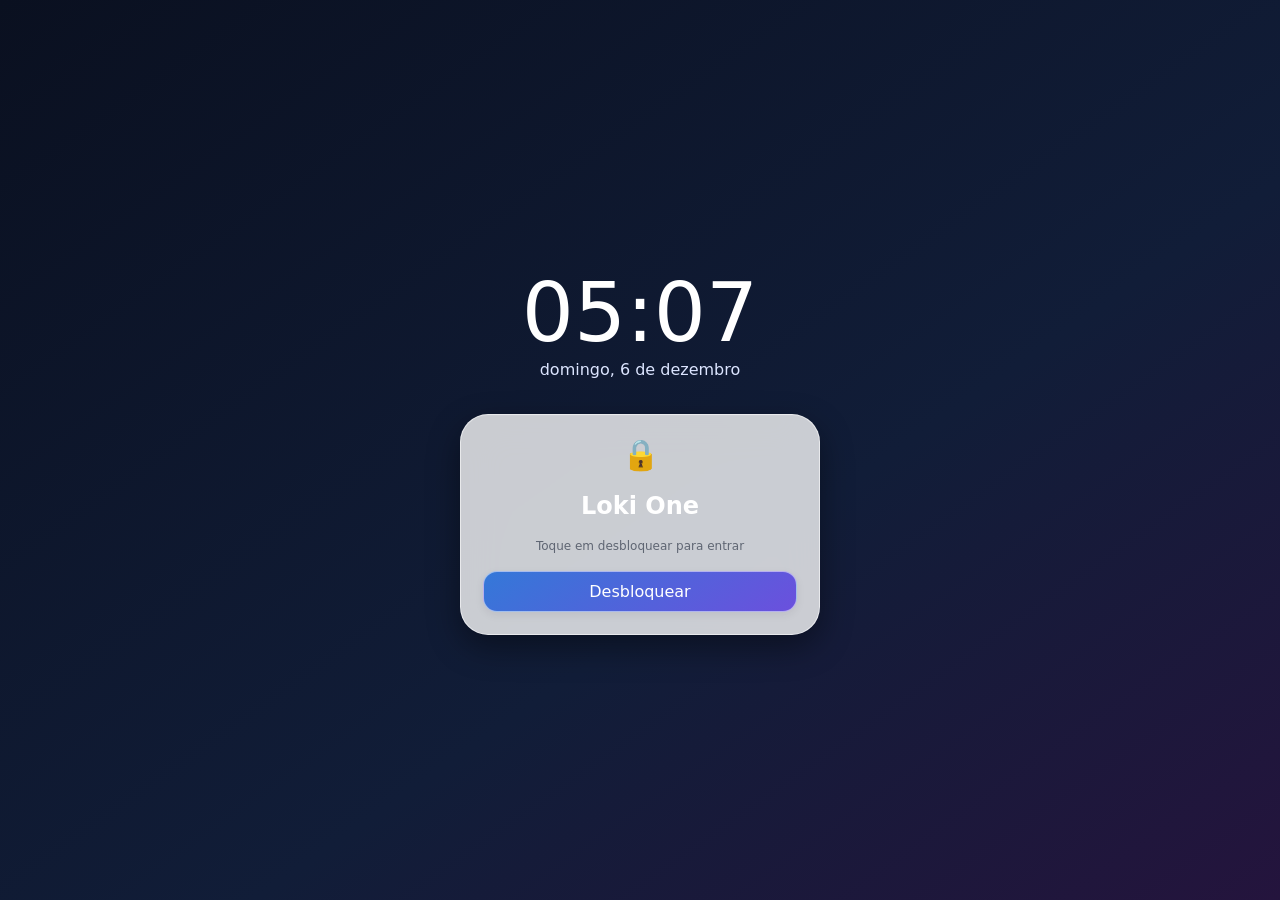
==== commit 26f0cf4f: "Load Loki app registry and prevent missing task widget crash" ====
--- a/app/index.html
+++ b/app/index.html
@@ -1 +1 @@
-<!doctype html><html lang="pt-BR"><head><meta charset="utf-8"><meta name="viewport" content="width=device-width,initial-scale=1,viewport-fit=cover,user-scalable=no"><meta name="theme-color" content="#071024"><meta name="apple-mobile-web-app-capable" content="yes"><meta name="apple-mobile-web-app-title" content="Loki One"><link rel="manifest" href="../manifest.webmanifest"><title>Loki One • Ultimate Mobile</title><style>:root{--bg:#071024;--panel:#ffffff12;--line:#ffffff22;--txt:#fff;--muted:#aeb9d8;--blue:#4d8dff;--purple:#704cff;--green:#55d68a}*{box-sizing:border-box}html,body{margin:0;width:100%;height:100%;overflow:hidden;background:#050914;color:var(--txt);font-family:-apple-system,BlinkMacSystemFont,"Segoe UI",system-ui,sans-serif}button,input,textarea{font:inherit;color:inherit}button{border:0}.phone{height:100dvh;display:flex;flex-direction:column;overflow:hidden;background:radial-gradient(circle at 12% 5%,#183b80,transparent 35%),radial-gradient(circle at 88% 78%,#392070,transparent 31%),linear-gradient(145deg,#071024,#0b1836 58%,#050a16)}.status{height:36px;flex:0 0 36px;padding:7px 17px;display:flex;justify-content:space-between;align-items:center;font-size:12px}.viewport{flex:1;min-height:0;padding:0 15px;overflow:hidden}.screen{height:100%;display:none;overflow:auto;padding:8px 0 20px}.screen.on{display:block}.glass,.card,.row{border:1px solid var(--line);background:var(--panel);box-shadow:0 12px 32px #0006,inset 0 1px #ffffff10;backdrop-filter:blur(20px);-webkit-backdrop-filter:blur(20px)}.glass{border-radius:22px}.hero{text-align:center;padding:10px 0}.hero h1{font-size:40px;letter-spacing:.1em;margin:0}.hero p{font-size:11px;letter-spacing:.16em;color:var(--muted)}.widgets{display:grid;grid-template-columns:1fr 1fr;gap:10px;margin:15px 0}.widget{min-height:110px;padding:14px;border-radius:20px}.big{font-size:40px;font-weight:220}.muted{color:var(--muted);font-size:12px}.apps{display:grid;grid-template-columns:repeat(4,1fr);gap:18px 7px;margin:16px 0}.app{background:none;text-align:center}.appIcon{width:61px;height:61px;margin:auto;display:grid;place-items:center;border-radius:19px;font-size:29px;background:linear-gradient(145deg,#ffffff1d,#ffffff08);border:1px solid var(--line);box-shadow:0 10px 24px #0006}.app:active .appIcon{transform:scale(.91)}.appLabel{display:block;color:#cbd3e7;font-size:11px;margin-top:7px}.dockArea{padding:8px 15px calc(10px + env(safe-area-inset-bottom))}.dock{height:68px;border-radius:25px;display:grid;grid-template-columns:repeat(4,1fr);padding:7px}.dockBtn{background:none}.dockIcon{width:41px;height:41px;margin:auto;display:grid;place-items:center;border-radius:14px;background:#ffffff10;border:1px solid var(--line);font-size:21px}.dockLabel{font-size:10px}.head{display:flex;align-items:center;gap:9px;font-size:22px;font-weight:800;margin:5px 0 14px}.btn{padding:10px 13px;border-radius:14px;background:#ffffff10;border:1px solid var(--line)}.primary{background:linear-gradient(145deg,var(--blue),var(--purple))}.row{display:flex;gap:11px;align-items:center;border-radius:18px;padding:12px;margin-bottom:9px}.grow{flex:1}.input{width:100%;padding:12px;border-radius:14px;border:1px solid var(--line);background:#0004;outline:none;margin-bottom:8px}.list{display:grid;gap:8px}.empty{text-align:center;padding:35px;color:var(--muted)}.display{font-size:34px;text-align:right;padding:15px;border-radius:17px;margin-bottom:9px}.calc{display:grid;grid-template-columns:repeat(4,1fr);gap:7px}.calc button{height:52px}.cal{display:grid;grid-template-columns:repeat(7,1fr);gap:5px}.cal div{padding:8px 0;text-align:center;border:1px solid var(--line);border-radius:9px;font-size:12px}.toast{position:fixed;left:50%;bottom:98px;transform:translateX(-50%);z-index:1000;background:#111827ef;border:1px solid var(--line);padding:10px 14px;border-radius:14px;display:none}.toast.on{display:block}.lock{position:fixed;inset:0;z-index:2000;display:flex;flex-direction:column;align-items:center;justify-content:center;padding:30px;text-align:center;background:radial-gradient(circle at 50% 18%,#284b91,transparent 38%),linear-gradient(160deg,#040817,#0a1430 60%,#160d2c)}.lock.hidden{display:none}.lockTime{font-size:72px;font-weight:200}.lockDate{color:#dce5ff;margin-bottom:35px}.lockCard{width:min(360px,90vw);padding:22px;border-radius:28px}.pin{display:grid;grid-template-columns:repeat(3,1fr);gap:9px;margin-top:15px}.pin button{height:48px;border-radius:16px;background:#ffffff12;border:1px solid var(--line)}.quick{position:fixed;top:46px;right:18px;z-index:2100;display:none}.quick.on{display:block}.shade{position:fixed;inset:0;z-index:1900;background:#020612d9;display:none;padding:55px 18px 18px}.shade.on{display:block}.quickPanel{padding:16px;border-radius:25px}.toggles{display:grid;grid-template-columns:repeat(2,1fr);gap:9px}.toggle{padding:15px;border-radius:18px;background:#ffffff10;border:1px solid var(--line);text-align:left}.toggle.active{background:linear-gradient(145deg,#386fe5,#6347d9)}.game{position:fixed;inset:0;z-index:1500;background:linear-gradient(#70c9ed 0 69%,#69b65a 69%);overflow:hidden}.game canvas{width:100%;height:100%;display:block}.gameTop{position:absolute;top:18px;left:18px;right:18px;z-index:2;display:flex;justify-content:space-between;align-items:center}.gameTop button{background:#101522cc;color:white;border:1px solid #ffffff35;border-radius:13px;padding:10px 13px}.gameInfo{position:absolute;top:68px;left:18px;background:#101522bb;color:#fff;border-radius:13px;padding:8px 11px}.runner{position:absolute;width:54px;height:78px;z-index:3}.runner .head{position:absolute;width:25px;height:25px;border-radius:50%;background:#ffd2a1;left:15px;top:0;margin:0}.runner .head:after{content:"";position:absolute;width:6px;height:6px;border-radius:50%;background:#111;right:2px;top:9px}.runner .body{position:absolute;width:21px;height:32px;border-radius:9px;background:#4d8dff;left:17px;top:23px}.runner .arm{position:absolute;width:28px;height:7px;border-radius:7px;background:#ffd2a1;left:31px;top:28px;transform:rotate(22deg);transform-origin:left}.runner .leg1,.runner .leg2{position:absolute;width:8px;height:29px;border-radius:7px;background:#20263b;top:52px}.runner .leg1{left:17px;transform:rotate(25deg)}.runner .leg2{left:30px;transform:rotate(-25deg)}.sun{position:absolute;right:9%;top:10%;width:78px;height:78px;border-radius:50%;background:#ffd84a;box-shadow:0 0 45px #fff4a0}.cloud{position:absolute;font-size:52px;opacity:.85}.c1{left:10%;top:17%}.c2{left:59%;top:25%}.mount{position:absolute;bottom:23%;font-size:105px;opacity:.25}.m1{left:3%}.m2{right:2%}@media(max-width:390px){.widgets{grid-template-columns:1fr}.hero h1{font-size:35px}.appIcon{width:56px;height:56px}.apps{gap:15px 5px}}@media(min-width:700px){.phone{max-width:900px;margin:auto}.lockTime{font-size:82px}}</style><link rel="stylesheet" href="../loki-android.css?v=2"></head><body><main class="phone"><header class="status"><span id="statusTime">00:00</span><span>◉ Wi‑Fi</span><span>🔋 <span id="battery">100%</span></span></header><div class="viewport"><section id="home" class="screen on"><div class="hero"><h1>LOKI ONE</h1><p>SEU SISTEMA. SEU MUNDO.</p></div><div class="widgets"><div class="widget glass"><div id="day" class="muted"></div><div id="bigTime" class="big">00:00</div><div id="fullDate" class="muted"></div></div><div class="widget glass"><b>⚡ Controles</b><div style="display:grid;grid-template-columns:repeat(4,1fr);gap:6px;margin-top:15px"><button class="btn" onclick="quickToast('Wi‑Fi ligado')">📶</button><button class="btn" onclick="quickToast('Bluetooth ligado')">ᛒ</button><button class="btn" onclick="quickToast('Modo avião')">✈️</button><button class="btn" onclick="toggleSound()">🔊</button></div></div><div class="widget glass"><b>🔔 Notificações</b><div id="homeNotif" class="muted" style="margin-top:14px">Nenhuma nova</div></div><div class="widget glass"><b>🎵 Loki Music</b><div id="homeMusic" class="muted" style="margin-top:8px">Pronto para tocar</div><button class="btn primary" style="margin-top:12px" onclick="openApp('music')">Abrir</button></div></div><div class="apps" id="apps"></div></section><section id="store" class="screen"><div class="head"><button class="btn" onclick="go('home')">←</button>Loki Store</div><div class="card" style="padding:15px"><b>🛍️ Aplicativos</b><div class="muted">Baixe, abra e desinstale quando quiser.</div></div><div id="storeList" style="margin-top:10px"></div></section><section id="music" class="screen"><div class="head"><button class="btn" onclick="go('home')">←</button>Loki Music</div><div class="card" style="text-align:center;padding:28px"><div style="font-size:70px">🎵</div><h2>Loki Mix</h2><div id="musicState" class="muted">Pronto para tocar</div><button class="btn primary" style="margin-top:20px;width:62px" id="musicPlay" onclick="toggleMusic()">▶</button></div></section><section id="tasks" class="screen"><div class="head"><button class="btn" onclick="go('home')">←</button>Tarefas</div><input class="input" id="taskInput" placeholder="Nova tarefa"><button class="btn primary" onclick="addTask()">Adicionar</button><div id="taskList" class="list" style="margin-top:12px"></div></section><section id="notes" class="screen"><div class="head"><button class="btn" onclick="go('home')">←</button>Notas</div><textarea class="input" id="noteText" style="height:260px" placeholder="Escreva aqui..."></textarea><button class="btn primary" onclick="saveNote()">💾 Salvar</button></section><section id="calendar" class="screen"><div class="head"><button class="btn" onclick="go('home')">←</button>Calendário</div><div class="card" style="padding:14px"><div style="display:flex;justify-content:space-between;align-items:center"><button class="btn" onclick="month(-1)">‹</button><b id="monthTitle"></b><button class="btn" onclick="month(1)">›</button></div><div class="cal" id="calendarGrid" style="margin-top:10px"></div></div></section><section id="clockApp" class="screen"><div class="head"><button class="btn" onclick="go('home')">←</button>Relógio</div><div class="card" style="text-align:center;padding:28px"><div id="clockBig" style="font-size:68px;font-weight:200">00:00:00</div></div></section><section id="calc" class="screen"><div class="head"><button class="btn" onclick="go('home')">←</button>Calculadora</div><div class="display glass" id="calcDisplay">0</div><div class="calc" id="calcKeys"></div></section><section id="files" class="screen"><div class="head"><button class="btn" onclick="go('home')">←</button>Arquivos</div><input class="input" id="fileName" placeholder="Nome"><textarea class="input" id="fileContent" placeholder="Conteúdo" style="height:110px"></textarea><button class="btn primary" onclick="saveFile()">Salvar</button><div id="fileList" class="list" style="margin-top:12px"></div></section><section id="browser" class="screen"><div class="head"><button class="btn" onclick="go('home')">←</button>Navegador</div><div class="card" style="padding:15px"><input class="input" id="browserUrl" value="https://www.google.com"><button class="btn primary" onclick="browse()">Abrir</button><p class="muted">O site abre no navegador do aparelho.</p></div></section><section id="notifications" class="screen"><div class="head"><button class="btn" onclick="go('home')">←</button>Notificações</div><button class="btn" onclick="clearNotifications()">Limpar</button><div id="notificationList" class="list" style="margin-top:12px"></div></section><section id="settings" class="screen"><div class="head"><button class="btn" onclick="go('home')">←</button>Configurações</div><div class="row glass"><div class="grow"><b>🔊 Sons</b><div class="muted">Efeitos do sistema</div></div><button class="btn" onclick="toggleSound()">Alternar</button></div><div class="row glass"><div class="grow"><b>🌙 Aparência</b><div class="muted">Tema do Loki One</div></div><button class="btn" onclick="toggleTheme()">Alternar</button></div><div class="row glass"><div class="grow"><b>🔒 Bloqueio</b><div class="muted">Bloquear agora</div></div><button class="btn" onclick="lock()">Bloquear</button></div><div class="row glass"><div class="grow"><b>📱 Sistema</b><div class="muted">Loki One Ultimate Mobile</div></div></div></section></div><footer class="dockArea"><nav class="dock glass"><button class="dockBtn" onclick="go('home')"><div class="dockIcon">⌂</div><span class="dockLabel">Início</span></button><button class="dockBtn" onclick="go('store')"><div class="dockIcon">🛍️</div><span class="dockLabel">Store</span></button><button class="dockBtn" onclick="go('notifications')"><div class="dockIcon">🔔</div><span class="dockLabel">Avisos</span></button><button class="dockBtn" onclick="go('settings')"><div class="dockIcon">⚙️</div><span class="dockLabel">Ajustes</span></button></nav></footer></main><div class="shade" id="shade" onclick="closeShade(event)"><div class="quickPanel glass"><h2>Central de Controle</h2><div class="toggles"><button class="toggle active" onclick="quickToast('Wi‑Fi ligado')">📶<br>Wi‑Fi</button><button class="toggle" onclick="quickToast('Bluetooth')">ᛒ<br>Bluetooth</button><button class="toggle" onclick="quickToast('Modo avião')">✈️<br>Avião</button><button class="toggle" onclick="quickToast('Lanterna')">🔦<br>Lanterna</button></div><button class="btn" style="margin-top:12px" onclick="hideShade()">Fechar</button></div></div><div class="lock" id="lock"><div class="lockTime" id="lockTime">00:00</div><div class="lockDate" id="lockDate">Loki One</div><div class="lockCard glass"><div style="font-size:30px">🔒</div><h2>Loki One</h2><div class="muted">Toque em desbloquear para entrar</div><button class="btn primary" style="margin-top:18px;width:100%" onclick="unlock()">Desbloquear</button></div></div><button class="btn quick" id="quickBtn" onclick="showShade()">⌄</button><div class="toast" id="toast"></div><script>const $=id=>document.getElementById(id),catalog=[['game','🎮','Jungle Run','Jogo arcade'],['music','🎵','Loki Music','Player'],['tasks','✅','Tarefas','Organize'],['notes','📝','Notas','Anotações'],['calendar','📅','Calendário','Datas'],['clockApp','⏰','Relógio','Hora'],['calc','🧮','Calculadora','Cálculos'],['files','📁','Arquivos','Arquivos locais'],['browser','🌐','Navegador','Sites'],['notifications','🔔','Notificações','Avisos'],['settings','⚙️','Configurações','Sistema'],['store','🛍️','Loki Store','Apps']];const core=['store','notifications','settings','files'];let installed=JSON.parse(localStorage.getItem('loki_installed')||'null');if(!Array.isArray(installed))installed=[...core];localStorage.setItem('loki_installed',JSON.stringify(installed));let notifications=JSON.parse(localStorage.getItem('loki_notifications')||'[]'),tasks=JSON.parse(localStorage.getItem('loki_tasks')||'[]'),files=JSON.parse(localStorage.getItem('loki_files')||'[]'),music=false,sound=true,calDate=new Date(),expr='';function esc(s){return String(s).replace(/[&<>"']/g,c=>({'&':'&amp;','<':'&lt;','>':'&gt;','"':'&quot;',"'":'&#39;'}[c]))}function toast(t){$('toast').textContent=t;$('toast').classList.add('on');clearTimeout(window._t);window._t=setTimeout(()=>$('toast').classList.remove('on'),1700)}function quickToast(t){toast(t);hideShade()}function showShade(){$('shade').classList.add('on')}function hideShade(){$('shade').classList.remove('on')}function closeShade(e){if(e.target.id==='shade')hideShade()}function lock(){$('lock').classList.remove('hidden');$('quickBtn').classList.remove('on')}function unlock(){$('lock').classList.add('hidden');$('quickBtn').classList.add('on')}function tick(){let d=new Date(),tm=d.toLocaleTimeString('pt-BR',{hour:'2-digit',minute:'2-digit'});$('statusTime').textContent=tm;$('bigTime').textContent=tm;$('clockBig').textContent=d.toLocaleTimeString('pt-BR');$('day').textContent=d.toLocaleDateString('pt-BR',{weekday:'long'});$('fullDate').textContent=d.toLocaleDateString('pt-BR');$('lockTime').textContent=tm;$('lockDate').textContent=d.toLocaleDateString('pt-BR',{weekday:'long',day:'numeric',month:'long'})}setInterval(tick,1000);tick();function go(id){document.querySelectorAll('.screen').forEach(s=>s.classList.remove('on'));$(id)?.classList.add('on');if(id==='store')renderStore();if(id==='tasks')renderTasks();if(id==='files')renderFiles();if(id==='notifications')renderNotifications();if(id==='calendar')renderCalendar()}function find(id){return catalog.find(a=>a[0]===id)}function openApp(id){if(!installed.includes(id)){go('store');toast('Baixe este app primeiro');return}if(id==='game'){startGame();return}go(id)}function saveInstalled(){localStorage.setItem('loki_installed',JSON.stringify(installed))}function renderApps(){$('apps').innerHTML=catalog.filter(a=>installed.includes(a[0])).map(a=>`<button class="app" onclick="openApp('${a[0]}')"><span class="appIcon">${a[1]}</span><span class="appLabel">${a[2]}</span></button>`).join('')}function renderStore(){$('storeList').innerHTML=catalog.map(a=>{let has=installed.includes(a[0]),essential=core.includes(a[0]);let action=essential?'<button class="btn" disabled>Incluído</button>':has?`<div style="display:flex;gap:6px"><button class="btn primary" onclick="openApp('${a[0]}')">Abrir</button><button class="btn" onclick="uninstall('${a[0]}')">Desinstalar</button></div>`:`<button class="btn primary" onclick="install('${a[0]}',this)">Baixar</button>`;return `<div class="row"><div class="appIcon" style="margin:0">${a[1]}</div><div class="grow"><b>${a[2]}</b><div class="muted">${a[3]}${essential?' • essencial':''}</div></div>${action}</div>`}).join('')}function install(id,b){b.disabled=true;b.textContent='Baixando…';setTimeout(()=>{installed=[...new Set([...installed,id])];saveInstalled();renderApps();renderStore();notify('Loki Store',find(id)[2]+' instalado ✓')},650)}function uninstall(id){if(core.includes(id))return;installed=installed.filter(x=>x!==id);saveInstalled();renderApps();renderStore();if($(id)?.classList.contains('on'))go('home');notify('Loki Store',find(id)[2]+' desinstalado')}function notify(title,msg){notifications.unshift({title,msg,time:new Date().toLocaleTimeString('pt-BR',{hour:'2-digit',minute:'2-digit'})});notifications=notifications.slice(0,30);localStorage.setItem('loki_notifications',JSON.stringify(notifications));renderNotifications();$('homeNotif').textContent=msg;toast(msg)}function renderNotifications(){$('notificationList').innerHTML=notifications.length?notifications.map(n=>`<div class="row"><div class="grow"><b>${esc(n.title)}</b><div class="muted">${esc(n.msg)} • ${n.time}</div></div></div>`).join(''):'<div class="empty">Nenhuma notificação</div>'}function clearNotifications(){notifications=[];localStorage.setItem('loki_notifications','[]');renderNotifications();$('homeNotif').textContent='Nenhuma nova'}function addTask(){let v=$('taskInput').value.trim();if(!v)return;tasks.push({text:v,done:false});$('taskInput').value='';localStorage.setItem('loki_tasks',JSON.stringify(tasks));renderTasks();updateNext()}function renderTasks(){$('taskList').innerHTML=tasks.length?tasks.map((t,i)=>`<div class="row"><button class="btn" onclick="toggleTask(${i})">${t.done?'✓':'○'}</button><div class="grow" style="text-decoration:${t.done?'line-through':'none'}">${esc(t.text)}</div><button class="btn" onclick="deleteTask(${i})">🗑️</button></div>`).join(''):'<div class="empty">Nenhuma tarefa</div>'}function toggleTask(i){tasks[i].done=!tasks[i].done;localStorage.setItem('loki_tasks',JSON.stringify(tasks));renderTasks();updateNext()}function deleteTask(i){tasks.splice(i,1);localStorage.setItem('loki_tasks',JSON.stringify(tasks));renderTasks();updateNext()}function updateNext(){let t=tasks.find(x=>!x.done);$('nextTask').textContent=t?t.text:'Nenhuma tarefa'}function saveNote(){localStorage.setItem('loki_note',$('noteText').value);notify('Notas','Nota salva ✓')}$('noteText').value=localStorage.getItem('loki_note')||'';function saveFile(){let n=$('fileName').value.trim();if(!n)return;files.push({name:n,content:$('fileContent').value});localStorage.setItem('loki_files',JSON.stringify(files));$('fileName').value='';$('fileContent').value='';renderFiles();notify('Arquivos','Arquivo salvo ✓')}function renderFiles(){$('fileList').innerHTML=files.length?files.map((f,i)=>`<div class="row"><div class="grow"><b>📄 ${esc(f.name)}</b><div class="muted">${esc(f.content).slice(0,80)}</div></div><button class="btn" onclick="deleteFile(${i})">🗑️</button></div>`).join(''):'<div class="empty">Nenhum arquivo</div>'}function deleteFile(i){files.splice(i,1);localStorage.setItem('loki_files',JSON.stringify(files));renderFiles()}function month(n){calDate.setMonth(calDate.getMonth()+n);renderCalendar()}function renderCalendar(){let y=calDate.getFullYear(),m=calDate.getMonth(),first=new Date(y,m,1).getDay(),days=new Date(y,m+1,0).getDate(),h=['D','S','T','Q','Q','S','S'].map(x=>`<div><b>${x}</b></div>`).join('');for(let i=0;i<first;i++)h+='<div></div>';for(let d=1;d<=days;d++)h+=`<div>${d}</div>`;$('monthTitle').textContent=calDate.toLocaleDateString('pt-BR',{month:'long',year:'numeric'});$('calendarGrid').innerHTML=h}function calc(v){if(v==='C')expr='';else if(v==='='){try{expr=String(Function('return '+expr.replace(/%/g,'/100'))())}catch{expr='Erro'}}else expr+=v;$('calcDisplay').textContent=expr||'0'}$('calcKeys').innerHTML=['C','(',')','/','7','8','9','*','4','5','6','-','1','2','3','+','0','.','=','%'].map(k=>`<button class="btn" onclick="calc('${k}')">${k}</button>`).join('');function browse(){let u=$('browserUrl').value.trim();if(!/^https?:\/\//i.test(u))u='https://'+u;window.open(u,'_blank','noopener')}let audioCtx,osc;function toggleMusic(){if(music){music=false;osc?.stop();osc=null;$('musicState').textContent='Pausado';$('homeMusic').textContent='Pausado';$('musicPlay').textContent='▶';return}try{audioCtx=audioCtx||new(window.AudioContext||window.webkitAudioContext)();osc=audioCtx.createOscillator();let g=audioCtx.createGain();osc.frequency.value=440;g.gain.value=.035;osc.connect(g).connect(audioCtx.destination);osc.start();music=true;$('musicState').textContent='Tocando • Loki Mix';$('homeMusic').textContent='Tocando • Loki Mix';$('musicPlay').textContent='⏸'}catch{toast('Áudio indisponível')}}function toggleSound(){sound=!sound;toast(sound?'Sons ligados':'Sons desligados')}function toggleTheme(){document.documentElement.style.setProperty('--bg',getComputedStyle(document.documentElement).getPropertyValue('--bg').trim()==='#071024'?'#f3f6ff':'#071024');document.body.style.color=getComputedStyle(document.documentElement).getPropertyValue('--bg').trim()==='#f3f6ff'?'#101522':'#fff';toast('Aparência alternada')}function startGame(){let old=document.querySelector('.game');old?.remove();let g=document.createElement('div');g.className='game';g.innerHTML='<div class="sun"></div><div class="cloud c1">☁️</div><div class="cloud c2">☁️</div><div class="mount m1">⛰️</div><div class="mount m2">⛰️</div><canvas></canvas><div class="runner"><div class="head"></div><div class="body"></div><div class="arm"></div><div class="leg1"></div><div class="leg2"></div></div><div class="gameTop"><button onclick="closeGame()">← Sair</button><b>🎮 Jungle Run</b><button onclick="startGame()">↻</button></div><div class="gameInfo">Pontos: <span id="score">0</span> • toque para pular</div>';document.body.appendChild(g);let c=g.querySelector('canvas'),ctx=c.getContext('2d'),r=g.querySelector('.runner'),score=0,y=0,vy=0,rock=innerWidth+80,alive=true;function resize(){c.width=innerWidth;c.height=innerHeight}resize();addEventListener('resize',resize);function jump(){if(y===0)vy=-12}g.addEventListener('pointerdown',e=>{if(e.target.tagName==='BUTTON')return;jump()});function loop(){if(!alive)return;let W=innerWidth,H=innerHeight,G=H-100;ctx.clearRect(0,0,W,H);ctx.fillStyle='#67b354';ctx.fillRect(0,G,W,H-G);ctx.fillStyle='#77c565';ctx.fillRect(0,G-12,W,12);ctx.font='44px sans-serif';rock-=6;if(rock<-60){rock=W+180+Math.random()*260;score++;$('score').textContent=score}ctx.fillText('🪨',rock,G+4);vy+=.55;y+=vy;if(y>0){y=0;vy=0}r.style.left='12%';r.style.bottom=(100-y)+'px';if(rock<155&&rock>70&&y>-35){alive=false;toast('Game Over • '+score);setTimeout(closeGame,900);return}requestAnimationFrame(loop)}loop()}function closeGame(){document.querySelector('.game')?.remove();go('home')}renderApps();renderStore();renderTasks();renderFiles();renderNotifications();updateNext();renderCalendar();</script></body></html>+<!doctype html><html lang="pt-BR"><head><meta charset="utf-8"><meta name="viewport" content="width=device-width,initial-scale=1,viewport-fit=cover,user-scalable=no"><meta name="theme-color" content="#071024"><meta name="apple-mobile-web-app-capable" content="yes"><meta name="apple-mobile-web-app-title" content="Loki One"><link rel="manifest" href="../manifest.webmanifest"><title>Loki One • Ultimate Mobile</title><style>:root{--bg:#071024;--panel:#ffffff12;--line:#ffffff22;--txt:#fff;--muted:#aeb9d8;--blue:#4d8dff;--purple:#704cff;--green:#55d68a}*{box-sizing:border-box}html,body{margin:0;width:100%;height:100%;overflow:hidden;background:#050914;color:var(--txt);font-family:-apple-system,BlinkMacSystemFont,"Segoe UI",system-ui,sans-serif}button,input,textarea{font:inherit;color:inherit}button{border:0}.phone{height:100dvh;display:flex;flex-direction:column;overflow:hidden;background:radial-gradient(circle at 12% 5%,#183b80,transparent 35%),radial-gradient(circle at 88% 78%,#392070,transparent 31%),linear-gradient(145deg,#071024,#0b1836 58%,#050a16)}.status{height:36px;flex:0 0 36px;padding:7px 17px;display:flex;justify-content:space-between;align-items:center;font-size:12px}.viewport{flex:1;min-height:0;padding:0 15px;overflow:hidden}.screen{height:100%;display:none;overflow:auto;padding:8px 0 20px}.screen.on{display:block}.glass,.card,.row{border:1px solid var(--line);background:var(--panel);box-shadow:0 12px 32px #0006,inset 0 1px #ffffff10;backdrop-filter:blur(20px);-webkit-backdrop-filter:blur(20px)}.glass{border-radius:22px}.hero{text-align:center;padding:10px 0}.hero h1{font-size:40px;letter-spacing:.1em;margin:0}.hero p{font-size:11px;letter-spacing:.16em;color:var(--muted)}.widgets{display:grid;grid-template-columns:1fr 1fr;gap:10px;margin:15px 0}.widget{min-height:110px;padding:14px;border-radius:20px}.big{font-size:40px;font-weight:220}.muted{color:var(--muted);font-size:12px}.apps{display:grid;grid-template-columns:repeat(4,1fr);gap:18px 7px;margin:16px 0}.app{background:none;text-align:center}.appIcon{width:61px;height:61px;margin:auto;display:grid;place-items:center;border-radius:19px;font-size:29px;background:linear-gradient(145deg,#ffffff1d,#ffffff08);border:1px solid var(--line);box-shadow:0 10px 24px #0006}.app:active .appIcon{transform:scale(.91)}.appLabel{display:block;color:#cbd3e7;font-size:11px;margin-top:7px}.dockArea{padding:8px 15px calc(10px + env(safe-area-inset-bottom))}.dock{height:68px;border-radius:25px;display:grid;grid-template-columns:repeat(4,1fr);padding:7px}.dockBtn{background:none}.dockIcon{width:41px;height:41px;margin:auto;display:grid;place-items:center;border-radius:14px;background:#ffffff10;border:1px solid var(--line);font-size:21px}.dockLabel{font-size:10px}.head{display:flex;align-items:center;gap:9px;font-size:22px;font-weight:800;margin:5px 0 14px}.btn{padding:10px 13px;border-radius:14px;background:#ffffff10;border:1px solid var(--line)}.primary{background:linear-gradient(145deg,var(--blue),var(--purple))}.row{display:flex;gap:11px;align-items:center;border-radius:18px;padding:12px;margin-bottom:9px}.grow{flex:1}.input{width:100%;padding:12px;border-radius:14px;border:1px solid var(--line);background:#0004;outline:none;margin-bottom:8px}.list{display:grid;gap:8px}.empty{text-align:center;padding:35px;color:var(--muted)}.display{font-size:34px;text-align:right;padding:15px;border-radius:17px;margin-bottom:9px}.calc{display:grid;grid-template-columns:repeat(4,1fr);gap:7px}.calc button{height:52px}.cal{display:grid;grid-template-columns:repeat(7,1fr);gap:5px}.cal div{padding:8px 0;text-align:center;border:1px solid var(--line);border-radius:9px;font-size:12px}.toast{position:fixed;left:50%;bottom:98px;transform:translateX(-50%);z-index:1000;background:#111827ef;border:1px solid var(--line);padding:10px 14px;border-radius:14px;display:none}.toast.on{display:block}.lock{position:fixed;inset:0;z-index:2000;display:flex;flex-direction:column;align-items:center;justify-content:center;padding:30px;text-align:center;background:radial-gradient(circle at 50% 18%,#284b91,transparent 38%),linear-gradient(160deg,#040817,#0a1430 60%,#160d2c)}.lock.hidden{display:none}.lockTime{font-size:72px;font-weight:200}.lockDate{color:#dce5ff;margin-bottom:35px}.lockCard{width:min(360px,90vw);padding:22px;border-radius:28px}.pin{display:grid;grid-template-columns:repeat(3,1fr);gap:9px;margin-top:15px}.pin button{height:48px;border-radius:16px;background:#ffffff12;border:1px solid var(--line)}.quick{position:fixed;top:46px;right:18px;z-index:2100;display:none}.quick.on{display:block}.shade{position:fixed;inset:0;z-index:1900;background:#020612d9;display:none;padding:55px 18px 18px}.shade.on{display:block}.quickPanel{padding:16px;border-radius:25px}.toggles{display:grid;grid-template-columns:repeat(2,1fr);gap:9px}.toggle{padding:15px;border-radius:18px;background:#ffffff10;border:1px solid var(--line);text-align:left}.toggle.active{background:linear-gradient(145deg,#386fe5,#6347d9)}.game{position:fixed;inset:0;z-index:1500;background:linear-gradient(#70c9ed 0 69%,#69b65a 69%);overflow:hidden}.game canvas{width:100%;height:100%;display:block}.gameTop{position:absolute;top:18px;left:18px;right:18px;z-index:2;display:flex;justify-content:space-between;align-items:center}.gameTop button{background:#101522cc;color:white;border:1px solid #ffffff35;border-radius:13px;padding:10px 13px}.gameInfo{position:absolute;top:68px;left:18px;background:#101522bb;color:#fff;border-radius:13px;padding:8px 11px}.runner{position:absolute;width:54px;height:78px;z-index:3}.runner .head{position:absolute;width:25px;height:25px;border-radius:50%;background:#ffd2a1;left:15px;top:0;margin:0}.runner .head:after{content:"";position:absolute;width:6px;height:6px;border-radius:50%;background:#111;right:2px;top:9px}.runner .body{position:absolute;width:21px;height:32px;border-radius:9px;background:#4d8dff;left:17px;top:23px}.runner .arm{position:absolute;width:28px;height:7px;border-radius:7px;background:#ffd2a1;left:31px;top:28px;transform:rotate(22deg);transform-origin:left}.runner .leg1,.runner .leg2{position:absolute;width:8px;height:29px;border-radius:7px;background:#20263b;top:52px}.runner .leg1{left:17px;transform:rotate(25deg)}.runner .leg2{left:30px;transform:rotate(-25deg)}.sun{position:absolute;right:9%;top:10%;width:78px;height:78px;border-radius:50%;background:#ffd84a;box-shadow:0 0 45px #fff4a0}.cloud{position:absolute;font-size:52px;opacity:.85}.c1{left:10%;top:17%}.c2{left:59%;top:25%}.mount{position:absolute;bottom:23%;font-size:105px;opacity:.25}.m1{left:3%}.m2{right:2%}@media(max-width:390px){.widgets{grid-template-columns:1fr}.hero h1{font-size:35px}.appIcon{width:56px;height:56px}.apps{gap:15px 5px}}@media(min-width:700px){.phone{max-width:900px;margin:auto}.lockTime{font-size:82px}}</style><link rel="stylesheet" href="../loki-android.css?v=2"></head><body><main class="phone"><header class="status"><span id="statusTime">00:00</span><span>◉ Wi‑Fi</span><span>🔋 <span id="battery">100%</span></span></header><div class="viewport"><section id="home" class="screen on"><div class="hero"><h1>LOKI ONE</h1><p>SEU SISTEMA. SEU MUNDO.</p></div><div class="widgets"><div class="widget glass"><div id="day" class="muted"></div><div id="bigTime" class="big">00:00</div><div id="fullDate" class="muted"></div></div><div class="widget glass"><b>⚡ Controles</b><div style="display:grid;grid-template-columns:repeat(4,1fr);gap:6px;margin-top:15px"><button class="btn" onclick="quickToast('Wi‑Fi ligado')">📶</button><button class="btn" onclick="quickToast('Bluetooth ligado')">ᛒ</button><button class="btn" onclick="quickToast('Modo avião')">✈️</button><button class="btn" onclick="toggleSound()">🔊</button></div></div><div class="widget glass"><b>🔔 Notificações</b><div id="homeNotif" class="muted" style="margin-top:14px">Nenhuma nova</div></div><div class="widget glass"><b>🎵 Loki Music</b><div id="homeMusic" class="muted" style="margin-top:8px">Pronto para tocar</div><button class="btn primary" style="margin-top:12px" onclick="openApp('music')">Abrir</button></div></div><div class="apps" id="apps"></div></section><section id="store" class="screen"><div class="head"><button class="btn" onclick="go('home')">←</button>Loki Store</div><div class="card" style="padding:15px"><b>🛍️ Aplicativos</b><div class="muted">Baixe, abra e desinstale quando quiser.</div></div><div id="storeList" style="margin-top:10px"></div></section><section id="music" class="screen"><div class="head"><button class="btn" onclick="go('home')">←</button>Loki Music</div><div class="card" style="text-align:center;padding:28px"><div style="font-size:70px">🎵</div><h2>Loki Mix</h2><div id="musicState" class="muted">Pronto para tocar</div><button class="btn primary" style="margin-top:20px;width:62px" id="musicPlay" onclick="toggleMusic()">▶</button></div></section><section id="tasks" class="screen"><div class="head"><button class="btn" onclick="go('home')">←</button>Tarefas</div><input class="input" id="taskInput" placeholder="Nova tarefa"><button class="btn primary" onclick="addTask()">Adicionar</button><div id="taskList" class="list" style="margin-top:12px"></div></section><section id="notes" class="screen"><div class="head"><button class="btn" onclick="go('home')">←</button>Notas</div><textarea class="input" id="noteText" style="height:260px" placeholder="Escreva aqui..."></textarea><button class="btn primary" onclick="saveNote()">💾 Salvar</button></section><section id="calendar" class="screen"><div class="head"><button class="btn" onclick="go('home')">←</button>Calendário</div><div class="card" style="padding:14px"><div style="display:flex;justify-content:space-between;align-items:center"><button class="btn" onclick="month(-1)">‹</button><b id="monthTitle"></b><button class="btn" onclick="month(1)">›</button></div><div class="cal" id="calendarGrid" style="margin-top:10px"></div></div></section><section id="clockApp" class="screen"><div class="head"><button class="btn" onclick="go('home')">←</button>Relógio</div><div class="card" style="text-align:center;padding:28px"><div id="clockBig" style="font-size:68px;font-weight:200">00:00:00</div></div></section><section id="calc" class="screen"><div class="head"><button class="btn" onclick="go('home')">←</button>Calculadora</div><div class="display glass" id="calcDisplay">0</div><div class="calc" id="calcKeys"></div></section><section id="files" class="screen"><div class="head"><button class="btn" onclick="go('home')">←</button>Arquivos</div><input class="input" id="fileName" placeholder="Nome"><textarea class="input" id="fileContent" placeholder="Conteúdo" style="height:110px"></textarea><button class="btn primary" onclick="saveFile()">Salvar</button><div id="fileList" class="list" style="margin-top:12px"></div></section><section id="browser" class="screen"><div class="head"><button class="btn" onclick="go('home')">←</button>Navegador</div><div class="card" style="padding:15px"><input class="input" id="browserUrl" value="https://www.google.com"><button class="btn primary" onclick="browse()">Abrir</button><p class="muted">O site abre no navegador do aparelho.</p></div></section><section id="notifications" class="screen"><div class="head"><button class="btn" onclick="go('home')">←</button>Notificações</div><button class="btn" onclick="clearNotifications()">Limpar</button><div id="notificationList" class="list" style="margin-top:12px"></div></section><section id="settings" class="screen"><div class="head"><button class="btn" onclick="go('home')">←</button>Configurações</div><div class="row glass"><div class="grow"><b>🔊 Sons</b><div class="muted">Efeitos do sistema</div></div><button class="btn" onclick="toggleSound()">Alternar</button></div><div class="row glass"><div class="grow"><b>🌙 Aparência</b><div class="muted">Tema do Loki One</div></div><button class="btn" onclick="toggleTheme()">Alternar</button></div><div class="row glass"><div class="grow"><b>🔒 Bloqueio</b><div class="muted">Bloquear agora</div></div><button class="btn" onclick="lock()">Bloquear</button></div><div class="row glass"><div class="grow"><b>📱 Sistema</b><div class="muted">Loki One Ultimate Mobile</div></div></div></section></div><footer class="dockArea"><nav class="dock glass"><button class="dockBtn" onclick="go('home')"><div class="dockIcon">⌂</div><span class="dockLabel">Início</span></button><button class="dockBtn" onclick="go('store')"><div class="dockIcon">🛍️</div><span class="dockLabel">Store</span></button><button class="dockBtn" onclick="go('notifications')"><div class="dockIcon">🔔</div><span class="dockLabel">Avisos</span></button><button class="dockBtn" onclick="go('settings')"><div class="dockIcon">⚙️</div><span class="dockLabel">Ajustes</span></button></nav></footer></main><div class="shade" id="shade" onclick="closeShade(event)"><div class="quickPanel glass"><h2>Central de Controle</h2><div class="toggles"><button class="toggle active" onclick="quickToast('Wi‑Fi ligado')">📶<br>Wi‑Fi</button><button class="toggle" onclick="quickToast('Bluetooth')">ᛒ<br>Bluetooth</button><button class="toggle" onclick="quickToast('Modo avião')">✈️<br>Avião</button><button class="toggle" onclick="quickToast('Lanterna')">🔦<br>Lanterna</button></div><button class="btn" style="margin-top:12px" onclick="hideShade()">Fechar</button></div></div><div class="lock" id="lock"><div class="lockTime" id="lockTime">00:00</div><div class="lockDate" id="lockDate">Loki One</div><div class="lockCard glass"><div style="font-size:30px">🔒</div><h2>Loki One</h2><div class="muted">Toque em desbloquear para entrar</div><button class="btn primary" style="margin-top:18px;width:100%" onclick="unlock()">Desbloquear</button></div></div><button class="btn quick" id="quickBtn" onclick="showShade()">⌄</button><div class="toast" id="toast"></div><script>const $=id=>document.getElementById(id),catalog=[['game','🎮','Jungle Run','Jogo arcade'],['music','🎵','Loki Music','Player'],['tasks','✅','Tarefas','Organize'],['notes','📝','Notas','Anotações'],['calendar','📅','Calendário','Datas'],['clockApp','⏰','Relógio','Hora'],['calc','🧮','Calculadora','Cálculos'],['files','📁','Arquivos','Arquivos locais'],['browser','🌐','Navegador','Sites'],['notifications','🔔','Notificações','Avisos'],['settings','⚙️','Configurações','Sistema'],['store','🛍️','Loki Store','Apps']];const core=['store','notifications','settings','files'];let installed=JSON.parse(localStorage.getItem('loki_installed')||'null');if(!Array.isArray(installed))installed=[...core];localStorage.setItem('loki_installed',JSON.stringify(installed));let notifications=JSON.parse(localStorage.getItem('loki_notifications')||'[]'),tasks=JSON.parse(localStorage.getItem('loki_tasks')||'[]'),files=JSON.parse(localStorage.getItem('loki_files')||'[]'),music=false,sound=true,calDate=new Date(),expr='';function esc(s){return String(s).replace(/[&<>"']/g,c=>({'&':'&amp;','<':'&lt;','>':'&gt;','"':'&quot;',"'":'&#39;'}[c]))}function toast(t){$('toast').textContent=t;$('toast').classList.add('on');clearTimeout(window._t);window._t=setTimeout(()=>$('toast').classList.remove('on'),1700)}function quickToast(t){toast(t);hideShade()}function showShade(){$('shade').classList.add('on')}function hideShade(){$('shade').classList.remove('on')}function closeShade(e){if(e.target.id==='shade')hideShade()}function lock(){$('lock').classList.remove('hidden');$('quickBtn').classList.remove('on')}function unlock(){$('lock').classList.add('hidden');$('quickBtn').classList.add('on')}function tick(){let d=new Date(),tm=d.toLocaleTimeString('pt-BR',{hour:'2-digit',minute:'2-digit'});$('statusTime').textContent=tm;$('bigTime').textContent=tm;$('clockBig').textContent=d.toLocaleTimeString('pt-BR');$('day').textContent=d.toLocaleDateString('pt-BR',{weekday:'long'});$('fullDate').textContent=d.toLocaleDateString('pt-BR');$('lockTime').textContent=tm;$('lockDate').textContent=d.toLocaleDateString('pt-BR',{weekday:'long',day:'numeric',month:'long'})}setInterval(tick,1000);tick();function go(id){document.querySelectorAll('.screen').forEach(s=>s.classList.remove('on'));$(id)?.classList.add('on');if(id==='store')renderStore();if(id==='tasks')renderTasks();if(id==='files')renderFiles();if(id==='notifications')renderNotifications();if(id==='calendar')renderCalendar()}function find(id){return catalog.find(a=>a[0]===id)}function openApp(id){if(!installed.includes(id)){go('store');toast('Baixe este app primeiro');return}if(id==='game'){startGame();return}go(id)}function saveInstalled(){localStorage.setItem('loki_installed',JSON.stringify(installed))}function renderApps(){$('apps').innerHTML=catalog.filter(a=>installed.includes(a[0])).map(a=>`<button class="app" onclick="openApp('${a[0]}')"><span class="appIcon">${a[1]}</span><span class="appLabel">${a[2]}</span></button>`).join('')}function renderStore(){$('storeList').innerHTML=catalog.map(a=>{let has=installed.includes(a[0]),essential=core.includes(a[0]);let action=essential?'<button class="btn" disabled>Incluído</button>':has?`<div style="display:flex;gap:6px"><button class="btn primary" onclick="openApp('${a[0]}')">Abrir</button><button class="btn" onclick="uninstall('${a[0]}')">Desinstalar</button></div>`:`<button class="btn primary" onclick="install('${a[0]}',this)">Baixar</button>`;return `<div class="row"><div class="appIcon" style="margin:0">${a[1]}</div><div class="grow"><b>${a[2]}</b><div class="muted">${a[3]}${essential?' • essencial':''}</div></div>${action}</div>`}).join('')}function install(id,b){b.disabled=true;b.textContent='Baixando…';setTimeout(()=>{installed=[...new Set([...installed,id])];saveInstalled();renderApps();renderStore();notify('Loki Store',find(id)[2]+' instalado ✓')},650)}function uninstall(id){if(core.includes(id))return;installed=installed.filter(x=>x!==id);saveInstalled();renderApps();renderStore();if($(id)?.classList.contains('on'))go('home');notify('Loki Store',find(id)[2]+' desinstalado')}function notify(title,msg){notifications.unshift({title,msg,time:new Date().toLocaleTimeString('pt-BR',{hour:'2-digit',minute:'2-digit'})});notifications=notifications.slice(0,30);localStorage.setItem('loki_notifications',JSON.stringify(notifications));renderNotifications();$('homeNotif').textContent=msg;toast(msg)}function renderNotifications(){$('notificationList').innerHTML=notifications.length?notifications.map(n=>`<div class="row"><div class="grow"><b>${esc(n.title)}</b><div class="muted">${esc(n.msg)} • ${n.time}</div></div></div>`).join(''):'<div class="empty">Nenhuma notificação</div>'}function clearNotifications(){notifications=[];localStorage.setItem('loki_notifications','[]');renderNotifications();$('homeNotif').textContent='Nenhuma nova'}function addTask(){let v=$('taskInput').value.trim();if(!v)return;tasks.push({text:v,done:false});$('taskInput').value='';localStorage.setItem('loki_tasks',JSON.stringify(tasks));renderTasks();updateNext()}function renderTasks(){$('taskList').innerHTML=tasks.length?tasks.map((t,i)=>`<div class="row"><button class="btn" onclick="toggleTask(${i})">${t.done?'✓':'○'}</button><div class="grow" style="text-decoration:${t.done?'line-through':'none'}">${esc(t.text)}</div><button class="btn" onclick="deleteTask(${i})">🗑️</button></div>`).join(''):'<div class="empty">Nenhuma tarefa</div>'}function toggleTask(i){tasks[i].done=!tasks[i].done;localStorage.setItem('loki_tasks',JSON.stringify(tasks));renderTasks();updateNext()}function deleteTask(i){tasks.splice(i,1);localStorage.setItem('loki_tasks',JSON.stringify(tasks));renderTasks();updateNext()}function updateNext(){let t=tasks.find(x=>!x.done),el=$('nextTask');if(el)el.textContent=t?t.text:'Nenhuma tarefa'}function saveNote(){localStorage.setItem('loki_note',$('noteText').value);notify('Notas','Nota salva ✓')}$('noteText').value=localStorage.getItem('loki_note')||'';function saveFile(){let n=$('fileName').value.trim();if(!n)return;files.push({name:n,content:$('fileContent').value});localStorage.setItem('loki_files',JSON.stringify(files));$('fileName').value='';$('fileContent').value='';renderFiles();notify('Arquivos','Arquivo salvo ✓')}function renderFiles(){$('fileList').innerHTML=files.length?files.map((f,i)=>`<div class="row"><div class="grow"><b>📄 ${esc(f.name)}</b><div class="muted">${esc(f.content).slice(0,80)}</div></div><button class="btn" onclick="deleteFile(${i})">🗑️</button></div>`).join(''):'<div class="empty">Nenhum arquivo</div>'}function deleteFile(i){files.splice(i,1);localStorage.setItem('loki_files',JSON.stringify(files));renderFiles()}function month(n){calDate.setMonth(calDate.getMonth()+n);renderCalendar()}function renderCalendar(){let y=calDate.getFullYear(),m=calDate.getMonth(),first=new Date(y,m,1).getDay(),days=new Date(y,m+1,0).getDate(),h=['D','S','T','Q','Q','S','S'].map(x=>`<div><b>${x}</b></div>`).join('');for(let i=0;i<first;i++)h+='<div></div>';for(let d=1;d<=days;d++)h+=`<div>${d}</div>`;$('monthTitle').textContent=calDate.toLocaleDateString('pt-BR',{month:'long',year:'numeric'});$('calendarGrid').innerHTML=h}function calc(v){if(v==='C')expr='';else if(v==='='){try{expr=String(Function('return '+expr.replace(/%/g,'/100'))())}catch{expr='Erro'}}else expr+=v;$('calcDisplay').textContent=expr||'0'}$('calcKeys').innerHTML=['C','(',')','/','7','8','9','*','4','5','6','-','1','2','3','+','0','.','=','%'].map(k=>`<button class="btn" onclick="calc('${k}')">${k}</button>`).join('');function browse(){let u=$('browserUrl').value.trim();if(!/^https?:\/\//i.test(u))u='https://'+u;window.open(u,'_blank','noopener')}let audioCtx,osc;function toggleMusic(){if(music){music=false;osc?.stop();osc=null;$('musicState').textContent='Pausado';$('homeMusic').textContent='Pausado';$('musicPlay').textContent='▶';return}try{audioCtx=audioCtx||new(window.AudioContext||window.webkitAudioContext)();osc=audioCtx.createOscillator();let g=audioCtx.createGain();osc.frequency.value=440;g.gain.value=.035;osc.connect(g).connect(audioCtx.destination);osc.start();music=true;$('musicState').textContent='Tocando • Loki Mix';$('homeMusic').textContent='Tocando • Loki Mix';$('musicPlay').textContent='⏸'}catch{toast('Áudio indisponível')}}function toggleSound(){sound=!sound;toast(sound?'Sons ligados':'Sons desligados')}function toggleTheme(){document.documentElement.style.setProperty('--bg',getComputedStyle(document.documentElement).getPropertyValue('--bg').trim()==='#071024'?'#f3f6ff':'#071024');document.body.style.color=getComputedStyle(document.documentElement).getPropertyValue('--bg').trim()==='#f3f6ff'?'#101522':'#fff';toast('Aparência alternada')}function startGame(){let old=document.querySelector('.game');old?.remove();let g=document.createElement('div');g.className='game';g.innerHTML='<div class="sun"></div><div class="cloud c1">☁️</div><div class="cloud c2">☁️</div><div class="mount m1">⛰️</div><div class="mount m2">⛰️</div><canvas></canvas><div class="runner"><div class="head"></div><div class="body"></div><div class="arm"></div><div class="leg1"></div><div class="leg2"></div></div><div class="gameTop"><button onclick="closeGame()">← Sair</button><b>🎮 Jungle Run</b><button onclick="startGame()">↻</button></div><div class="gameInfo">Pontos: <span id="score">0</span> • toque para pular</div>';document.body.appendChild(g);let c=g.querySelector('canvas'),ctx=c.getContext('2d'),r=g.querySelector('.runner'),score=0,y=0,vy=0,rock=innerWidth+80,alive=true;function resize(){c.width=innerWidth;c.height=innerHeight}resize();addEventListener('resize',resize);function jump(){if(y===0)vy=-12}g.addEventListener('pointerdown',e=>{if(e.target.tagName==='BUTTON')return;jump()});function loop(){if(!alive)return;let W=innerWidth,H=innerHeight,G=H-100;ctx.clearRect(0,0,W,H);ctx.fillStyle='#67b354';ctx.fillRect(0,G,W,H-G);ctx.fillStyle='#77c565';ctx.fillRect(0,G-12,W,12);ctx.font='44px sans-serif';rock-=6;if(rock<-60){rock=W+180+Math.random()*260;score++;$('score').textContent=score}ctx.fillText('🪨',rock,G+4);vy+=.55;y+=vy;if(y>0){y=0;vy=0}r.style.left='12%';r.style.bottom=(100-y)+'px';if(rock<155&&rock>70&&y>-35){alive=false;toast('Game Over • '+score);setTimeout(closeGame,900);return}requestAnimationFrame(loop)}loop()}function closeGame(){document.querySelector('.game')?.remove();go('home')}renderApps();renderStore();renderTasks();renderFiles();renderNotifications();updateNext();renderCalendar();</script><script src="./loki-third-party.js?v=1" defer></script></body></html>
--- a/loki-android.css
+++ b/loki-android.css
@@ -1,13 +1,2 @@
-/* Loki One 2.0 — smartphone-inspired original visual layer */
-:root{--bg:#07101f;--panel:rgba(18,31,53,.76);--line:rgba(255,255,255,.13);--muted:#aebbd2;--text:#f8faff;--accent:#5b9cff}
-.device{background:radial-gradient(circle at 15% 0%,rgba(55,111,220,.32),transparent 31%),radial-gradient(circle at 88% 20%,rgba(101,73,190,.22),transparent 27%),linear-gradient(160deg,#06101f,#0b1933 55%,#040912)}
-.status{height:38px;flex-basis:38px;padding:8px 18px;font-weight:700}
-.viewport{padding:0 16px}.hero{text-align:left;padding:8px 4px 2px}.hero h1{font-size:30px;letter-spacing:.06em}.hero p{font-size:11px;letter-spacing:.12em}
-.widgets{grid-template-columns:1fr 1fr;gap:10px;margin:13px 0}.widget{min-height:124px;padding:14px;border-radius:25px;background:rgba(20,34,57,.72)}
-.clockWidget{grid-column:span 2;min-height:112px}.controls{grid-column:span 2;min-height:94px}.taskWidget,.musicWidget{min-height:118px}
-.glass{border:1px solid rgba(255,255,255,.14);background:linear-gradient(145deg,rgba(255,255,255,.11),rgba(255,255,255,.035));box-shadow:0 12px 30px rgba(0,0,0,.25),inset 0 1px rgba(255,255,255,.09)}
-.control{border-radius:17px;background:rgba(255,255,255,.07);transition:transform .15s,background .15s}.control:active{transform:scale(.94)}.control.on{background:linear-gradient(145deg,#5b9cff,#376fdf)}
-.brightness input{height:5px}.apps{grid-template-columns:repeat(4,1fr);gap:19px 8px;margin:15px 0}.appIcon{width:61px;height:61px;border-radius:19px;font-size:29px;background:linear-gradient(145deg,rgba(255,255,255,.17),rgba(255,255,255,.05));box-shadow:0 8px 20px rgba(0,0,0,.3),inset 0 1px rgba(255,255,255,.12);transition:transform .15s}.app:active .appIcon{transform:scale(.9)}.appLabel{font-size:11px;color:#d9e1f1}
-.dots{padding:1px 0 8px}.dots i{transition:.2s}.dockArea{padding:7px 16px calc(9px + env(safe-area-inset-bottom));background:linear-gradient(180deg,transparent,rgba(3,8,16,.92) 35%)}.dock{height:72px;border-radius:29px;padding:8px;background:rgba(22,35,58,.84);box-shadow:0 14px 35px rgba(0,0,0,.3),inset 0 1px rgba(255,255,255,.1)}.dockBtn{transition:transform .15s}.dockBtn:active{transform:scale(.9)}.dockIcon{width:44px;height:44px;border-radius:15px;background:rgba(255,255,255,.08)}
-.head{font-size:21px}.card,.row{border-radius:22px;background:rgba(24,38,62,.72)}.play{box-shadow:0 6px 18px rgba(77,141,255,.3)}
-@media(max-width:390px){.hero h1{font-size:29px}.widgets{grid-template-columns:1fr 1fr}.clockWidget,.controls{grid-column:span 2}.widget{min-height:112px}.appIcon{width:57px;height:57px}}
+/* Loki One — realistic mobile home visual, original design */
+:root{--bg:#f5b6c9;--panel:rgba(255,255,255,.78);--line:rgba(255,255,255,.58);--muted:#5f6673;--text:#101318;--accent:#3478d8}*{-webkit-tap-highlight-color:transparent}.phone{background:radial-gradient(ellipse at 15% 0%,#ffd4df 0 23%,transparent 47%),radial-gradient(ellipse at 92% 35%,#ffd8bd 0 20%,transparent 45%),linear-gradient(145deg,#f7b7cc,#f8c8d5 36%,#ffd5b7 72%,#f7d7b4)}.status{height:40px;flex-basis:40px;padding:9px 19px;color:#101318;font-weight:700;text-shadow:0 1px 2px #fff8}.viewport{padding:0 18px}.screen{padding:6px 0 18px}.hero{display:none}.widgets{display:grid;grid-template-columns:1fr 1fr;gap:12px;margin:6px 0 24px}.widget{border-radius:26px;min-height:136px;padding:0;position:relative;overflow:hidden;color:#fff;border:1px solid #ffffff66;box-shadow:0 12px 30px #0002}.widgets .widget:nth-child(1){background:linear-gradient(145deg,#4386dc,#6ca7e8);padding:22px 19px}.widgets .widget:nth-child(1)>*{visibility:hidden}.widgets .widget:nth-child(1):before{content:'24°';visibility:visible;display:block;font-size:44px;font-weight:300;margin-top:40px}.widgets .widget:nth-child(1):after{content:'Parcialmente nublado  •  ↑24°  ↓20°  •  Localização atual';visibility:visible;display:block;font-size:13px;line-height:1.45;margin-top:2px;color:#eef6ff}.widgets .widget:nth-child(2){min-height:136px;background:linear-gradient(105deg,#c9c8ff,#f0d5e8)}.widgets .widget:nth-child(2)>*{display:none}.widgets .widget:nth-child(3){grid-column:2;min-height:104px;border-radius:28px;background:rgba(255,255,255,.82);color:#111}.widgets .widget:nth-child(3)>*{visibility:hidden}.widgets .widget:nth-child(3):before{content:'♡   4.350\A  ◷   76\A  ◉   860';white-space:pre;visibility:visible;display:block;padding:17px 25px;font-size:17px;line-height:1.5;font-weight:700}.widgets .widget:nth-child(4){display:none}.apps{grid-template-columns:repeat(4,1fr);gap:22px 9px;margin:4px 0}.app{color:#101318}.appIcon{width:64px;height:64px;border-radius:20px;font-size:0;background:linear-gradient(145deg,#ffffffd9,#ffffff82);border:1px solid #ffffffbb;box-shadow:0 8px 18px #0002,inset 0 1px #fff;position:relative}.appIcon:before{font-size:25px;font-weight:700;color:#fff;line-height:1}.app:nth-child(1) .appIcon{background:linear-gradient(145deg,#4b86ff,#7750e8)}.app:nth-child(1) .appIcon:before{content:'RUN'}.app:nth-child(2) .appIcon{background:linear-gradient(145deg,#4b7fe8,#bc4fe8)}.app:nth-child(2) .appIcon:before{content:'♪'}.app:nth-child(3) .appIcon{background:linear-gradient(145deg,#26d56d,#32a8dc)}.app:nth-child(3) .appIcon:before{content:'+'}.app:nth-child(4) .appIcon{background:linear-gradient(145deg,#17191e,#454a52)}.app:nth-child(4) .appIcon:before{content:'⚙';font-size:28px}.app:nth-child(5) .appIcon:before{content:'✓';color:#3478d8}.app:nth-child(6) .appIcon:before{content:'N';color:#3478d8}.app:nth-child(7) .appIcon:before{content:'24';color:#3478d8;font-size:19px}.app:nth-child(8) .appIcon:before{content:'∑';color:#3478d8}.app:nth-child(9) .appIcon:before{content:'▣';color:#3478d8}.app:nth-child(10) .appIcon:before{content:'○';color:#3478d8}.app:nth-child(11) .appIcon:before{content:'⚙';color:#3478d8}.app:nth-child(12) .appIcon:before{content:'L';color:#3478d8}.appLabel{color:#20242b;font-size:11px;font-weight:500;margin-top:8px;text-shadow:0 1px #fff6}.dockArea{padding:10px 18px calc(12px + env(safe-area-inset-bottom));background:linear-gradient(180deg,transparent,#f3c6c8aa 42%)}.dock{height:72px;border-radius:28px;background:rgba(255,255,255,.8);border:1px solid #fff;box-shadow:0 10px 26px #0002;backdrop-filter:blur(18px);-webkit-backdrop-filter:blur(18px);padding:7px}.dockIcon{width:43px;height:43px;border-radius:14px;background:rgba(255,255,255,.35);border:1px solid #ffffffaa;color:#252a32;font-size:0}.dockBtn:nth-child(1) .dockIcon:before{content:'⌂';font-size:25px}.dockBtn:nth-child(2) .dockIcon:before{content:'L';font-size:25px;font-weight:800}.dockBtn:nth-child(3) .dockIcon:before{content:'○';font-size:25px}.dockBtn:nth-child(4) .dockIcon:before{content:'⚙';font-size:23px}.dockLabel{color:#252a32;font-size:10px}.head{color:var(--text)}.btn{color:var(--text);background:#ffffff66;border-color:#ffffff88;box-shadow:0 3px 10px #0001}.primary{color:#fff;background:linear-gradient(145deg,#3478d8,#6b50dd)}.game{touch-action:manipulation}.runner{position:absolute!important;left:12%!important;right:auto!important;bottom:calc(31% - 1px)!important;transform:none!important;pointer-events:none!important}.runner:before{content:'🏃‍➡️';font-size:72px}.runner .head,.runner .body,.runner .arm,.runner .leg1,.runner .leg2{display:none}.gameInfo{pointer-events:none}.lock{background:linear-gradient(145deg,#0a1020,#111d38 60%,#24143d);color:#fff}.quick{color:#fff}.shade{backdrop-filter:blur(8px);-webkit-backdrop-filter:blur(8px)}@media(max-width:390px){.widgets{gap:9px;margin-bottom:20px}.widgets .widget:nth-child(1),.widgets .widget:nth-child(2){min-height:125px}.widgets .widget:nth-child(3){min-height:96px}.appIcon{width:58px;height:58px}.apps{gap:18px 4px}.runner{left:10%!important;bottom:calc(31% - 1px)!important}.runner:before{font-size:64px}}
